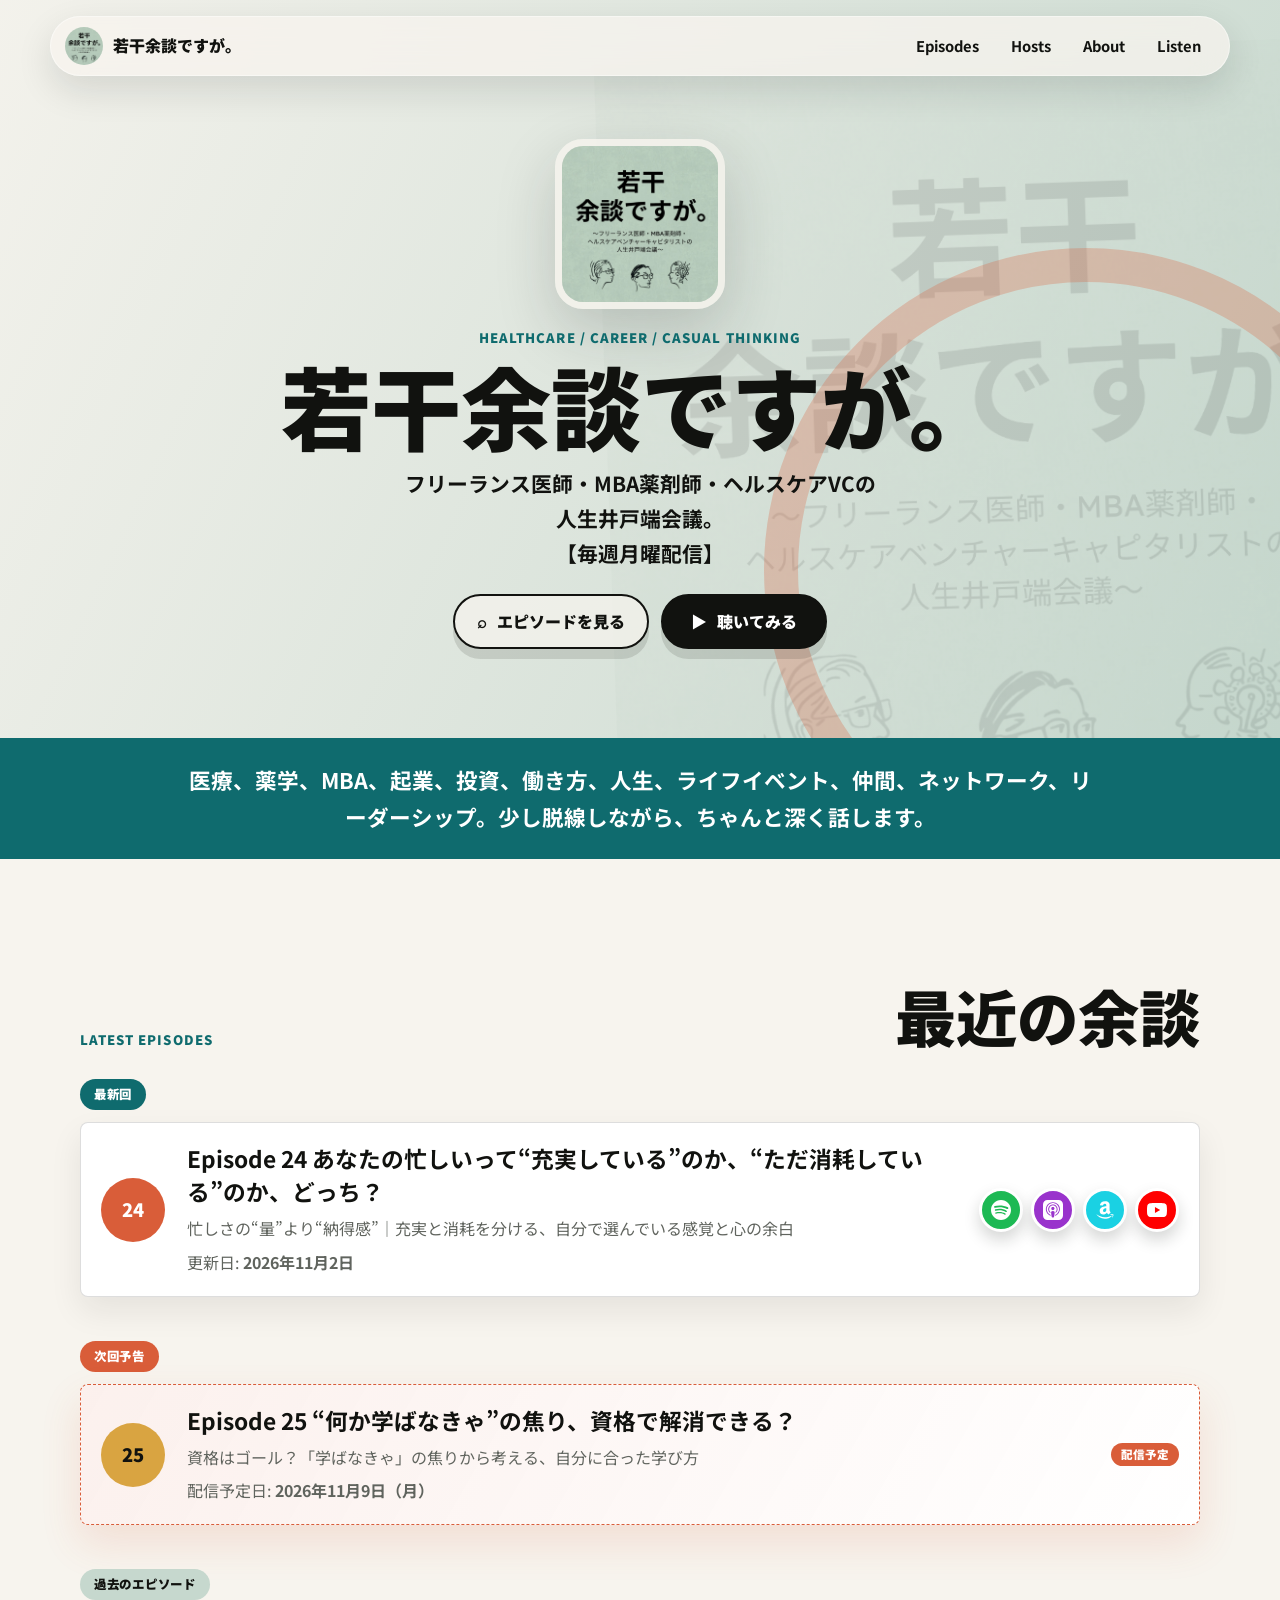
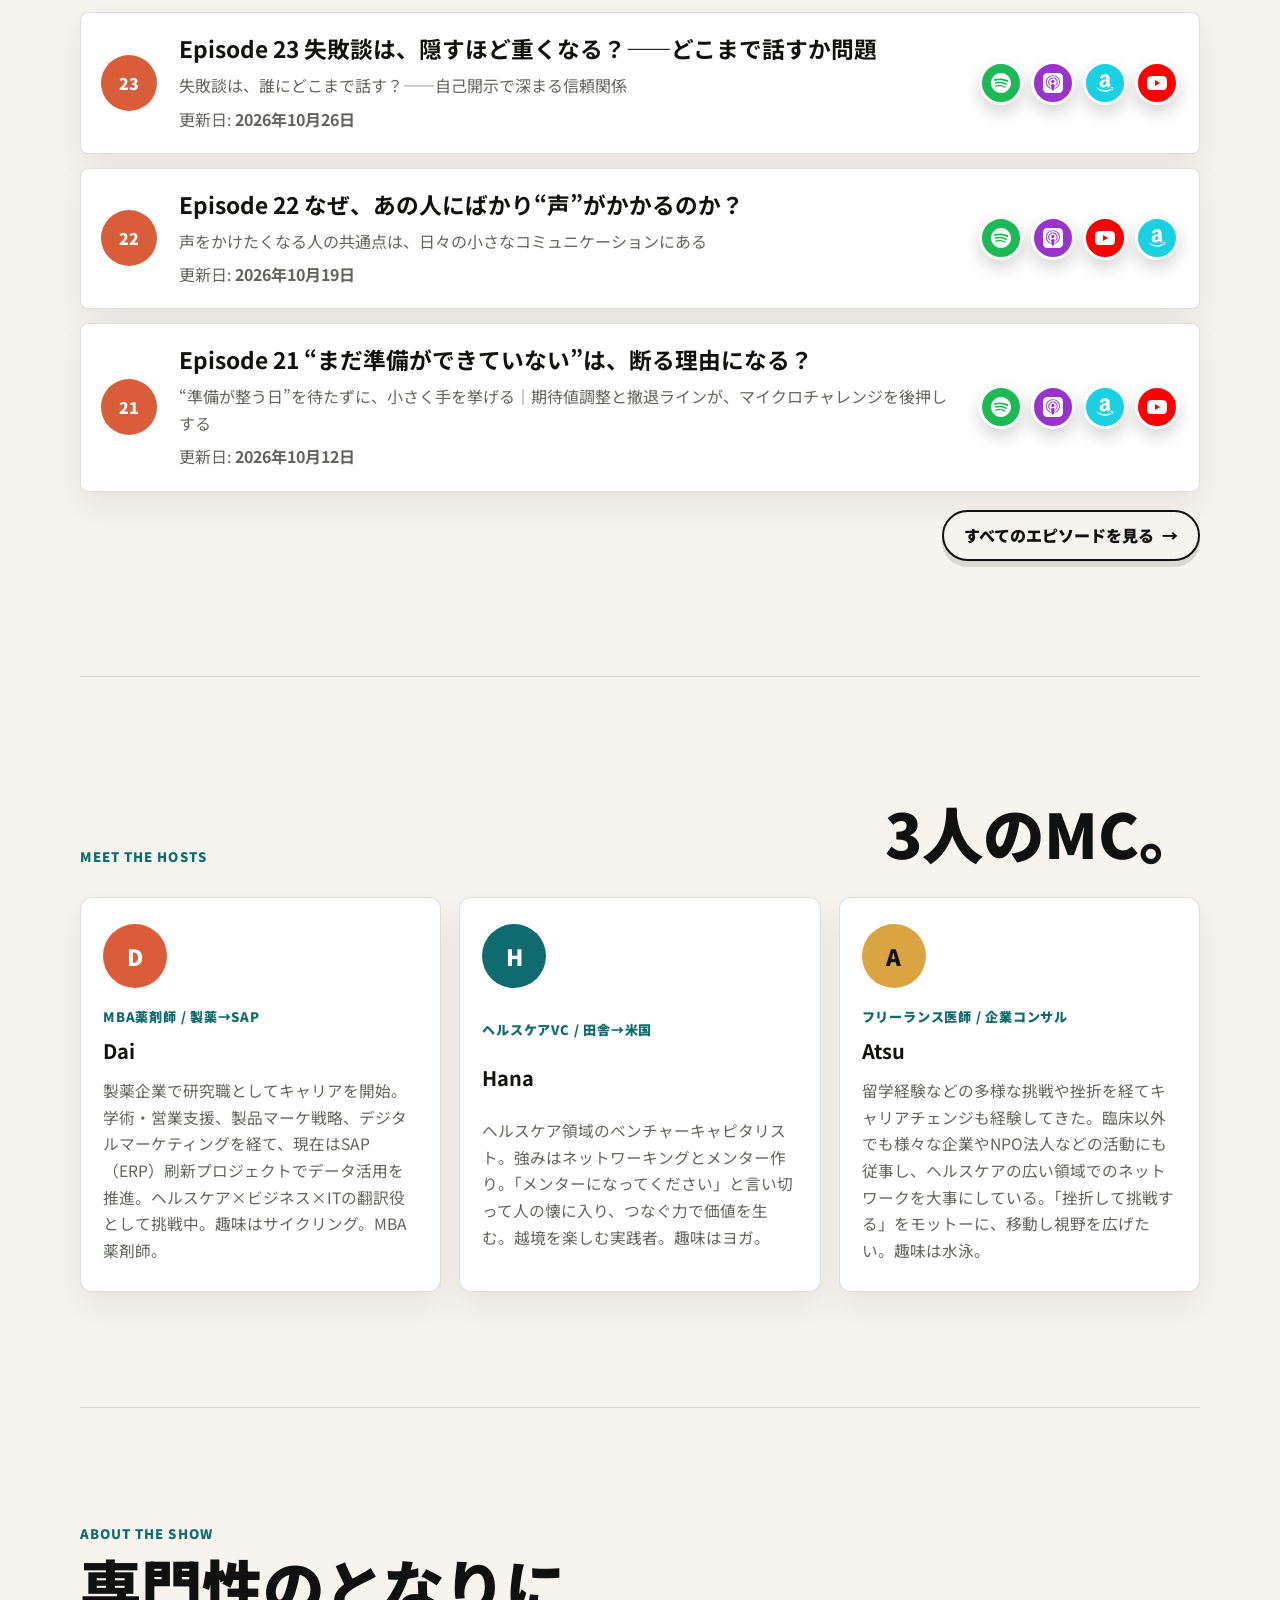
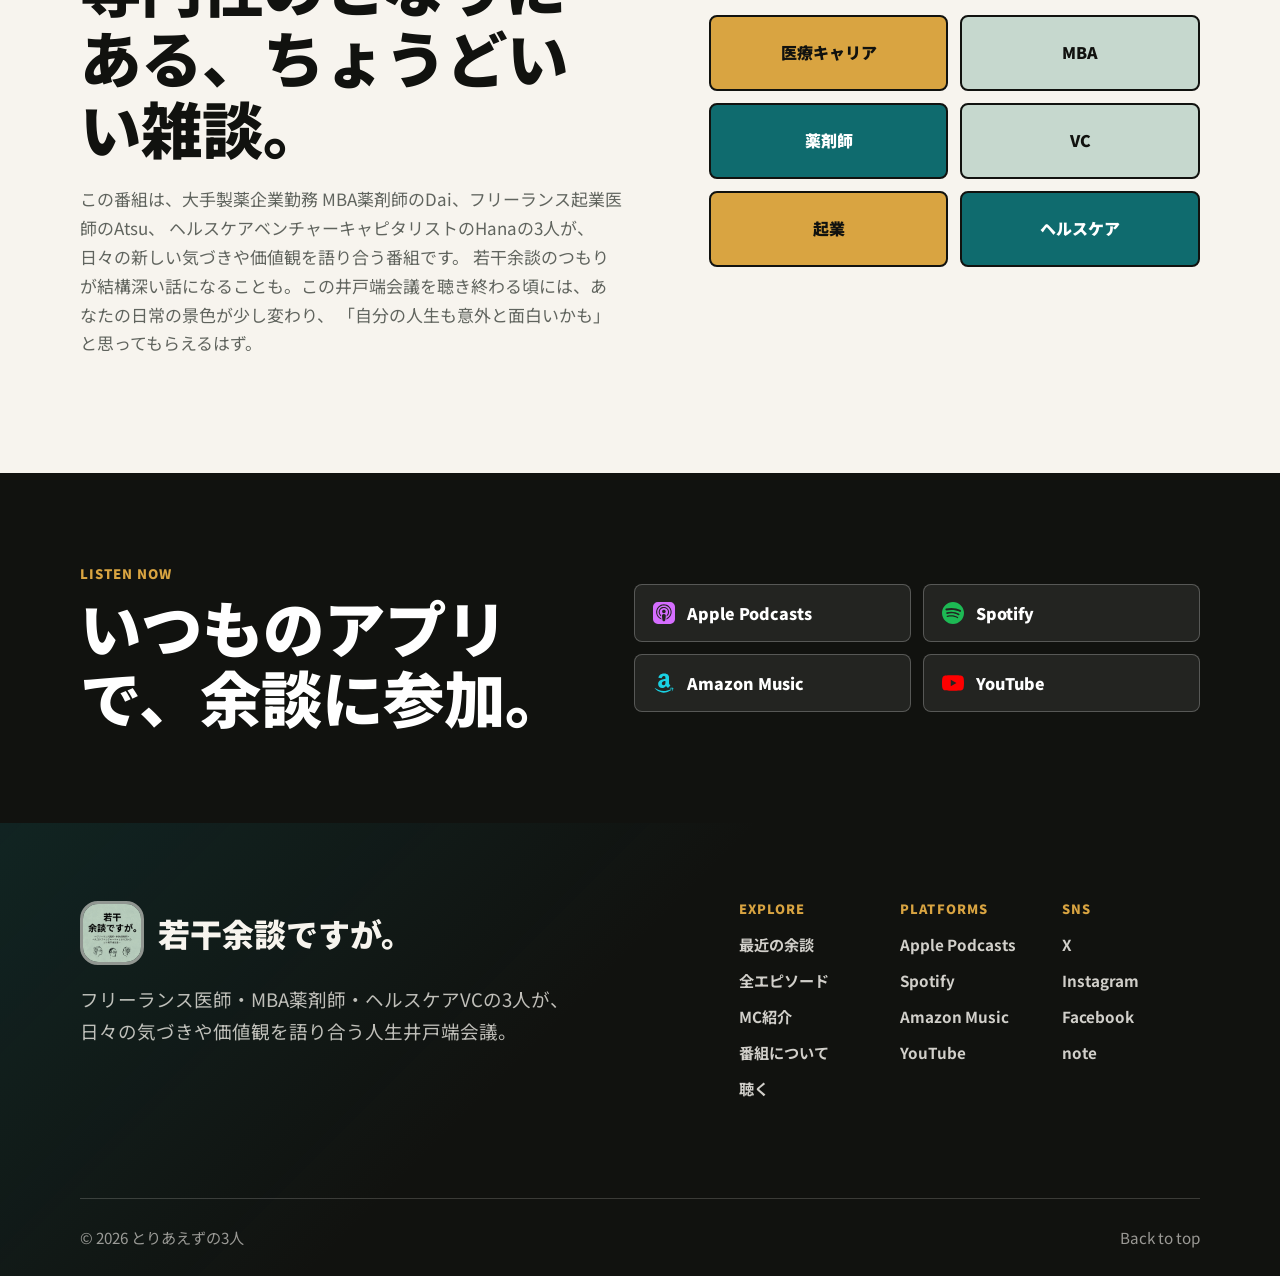
==== index.html @ 268b3348 "Merge previous episode into past episodes section" ====
<!doctype html>
<html lang="ja">
  <head>
    <meta charset="utf-8">
    <meta name="viewport" content="width=device-width, initial-scale=1">
    <meta
      name="description"
      content="【毎週月曜配信】若干余談ですが。フリーランス医師・MBA薬剤師・ヘルスケアVCの人生井戸端会議。Dai、Atsu、Hanaの3人が、日々の新しい気づきや価値観を語り合う番組です。"
    >
    <title>若干余談ですが。 | Podcast</title>
    <link rel="icon" type="image/jpeg" href="podcast-icon.jpg">
    <link rel="apple-touch-icon" href="podcast-icon.jpg">
    <link rel="preconnect" href="https://fonts.googleapis.com">
    <link rel="preconnect" href="https://fonts.gstatic.com" crossorigin>
    <link
      href="https://fonts.googleapis.com/css2?family=Noto+Sans+JP:wght@400;500;700;900&display=swap"
      rel="stylesheet"
    >
    <link rel="stylesheet" href="styles.css">
  </head>
  <body>
    <header class="site-header" aria-label="サイトヘッダー">
      <a class="brand" href="#top" aria-label="若干余談ですが。ホーム">
        <img src="podcast-icon.jpg" alt="">
        <span>若干余談ですが。</span>
      </a>
      <nav class="nav-links" aria-label="ページ内ナビゲーション">
        <a href="#episodes">Episodes</a>
        <a href="#hosts">Hosts</a>
        <a href="#about">About</a>
        <a href="#listen">Listen</a>
      </nav>
    </header>

    <main id="top">
      <section class="hero" aria-labelledby="hero-title">
        <img class="hero-backdrop" src="podcast-icon.jpg" alt="">
        <div class="hero-inner">
          <img class="cover-art" src="podcast-icon.jpg" alt="若干余談ですが。番組アイコン">
          <p class="kicker">Healthcare / Career / Casual Thinking</p>
          <h1 id="hero-title">若干余談ですが。</h1>
          <p class="lead">
            フリーランス医師・MBA薬剤師・ヘルスケアVCの<br>
            人生井戸端会議。<br>
          【毎週月曜配信】
          </p>
          <div class="hero-actions" aria-label="主要リンク">
            <a class="button secondary" href="#episodes">
              <span aria-hidden="true">⌕</span>
              エピソードを見る
            </a>
            <a class="button primary" href="#listen">
              <span aria-hidden="true">▶</span>
              聴いてみる
            </a>
          </div>
        </div>
      </section>

      <section class="intro-strip" aria-label="番組の特徴">
        <p>医療、薬学、MBA、起業、投資、働き方、人生、ライフイベント、仲間、ネットワーク、リーダーシップ。少し脱線しながら、ちゃんと深く話します。</p>
      </section>

      <section class="section episodes" id="episodes" aria-labelledby="episodes-title">
        <div class="section-heading">
          <p class="eyebrow">Latest Episodes</p>
          <h2 id="episodes-title">最近の余談</h2>
        </div>
        <div class="episode-groups">
          <div class="episode-group">
            <p class="episode-group-label">最新回</p>
            <article class="episode-card episode-featured">
              <div class="episode-number">24</div>
              <div>
                <h3><a href="https://open.spotify.com/episode/5nhhJCt54cpeOXrqw8uQZI" target="_blank" rel="noopener noreferrer">Episode 24 あなたの忙しいって“充実している”のか、“ただ消耗している”のか、どっち？</a></h3>
                <p>忙しさの“量”より“納得感”｜充実と消耗を分ける、自分で選んでいる感覚と心の余白</p>
                <p>更新日: <strong>2026年11月2日</strong></p>
              </div>
              <div class="episode-links" aria-label="第24回を聴く">
                <a class="icon-link spotify" href="https://open.spotify.com/episode/5nhhJCt54cpeOXrqw8uQZI" target="_blank" rel="noopener noreferrer" aria-label="第24回をSpotifyで聴く" title="Spotify">
                  <svg viewBox="0 0 24 24" width="20" height="20" fill="currentColor" aria-hidden="true"><path d="M12 0C5.4 0 0 5.4 0 12s5.4 12 12 12 12-5.4 12-12S18.66 0 12 0zm5.521 17.34c-.24.359-.66.48-1.021.24-2.82-1.74-6.36-2.101-10.561-1.141-.418.122-.779-.179-.899-.539-.12-.421.18-.78.54-.9 4.56-1.021 8.52-.6 11.64 1.32.42.18.479.659.301 1.02zm1.44-3.3c-.301.42-.841.6-1.262.3-3.239-1.98-8.159-2.58-11.939-1.38-.479.12-1.02-.12-1.14-.6-.12-.48.12-1.021.6-1.141C9.6 9.9 15 10.561 18.72 12.84c.361.181.54.78.241 1.2zm.12-3.36C15.24 8.4 8.82 8.16 5.16 9.301c-.6.179-1.2-.181-1.38-.721-.18-.601.18-1.2.72-1.381 4.26-1.26 11.28-1.02 15.721 1.621.539.3.719 1.02.419 1.56-.299.421-1.02.599-1.559.3z"/></svg>
                </a>
                <a class="icon-link apple" href="https://podcasts.apple.com/jp/podcast/id1896831796?i=1000799270585" target="_blank" rel="noopener noreferrer" aria-label="第24回をApple Podcastsで聴く" title="Apple Podcasts">
                  <svg viewBox="0 0 24 24" width="20" height="20" fill="currentColor" aria-hidden="true"><path d="M5.34 0A5.328 5.328 0 000 5.34v13.32A5.328 5.328 0 005.34 24h13.32A5.328 5.328 0 0024 18.66V5.34A5.328 5.328 0 0018.66 0zm6.525 2.568c2.336 0 4.448.902 6.056 2.587 1.224 1.272 1.912 2.619 2.264 4.392.12.59.12 2.2.007 2.864a8.506 8.506 0 01-3.24 5.296c-.608.46-2.096 1.261-2.336 1.261-.088 0-.096-.091-.056-.46.072-.592.144-.715.48-.856.536-.224 1.448-.874 2.008-1.435a7.644 7.644 0 002.008-3.536c.208-.824.184-2.656-.048-3.504-.728-2.696-2.928-4.792-5.624-5.352-.784-.16-2.208-.16-3 0-2.728.56-4.984 2.76-5.672 5.528-.184.752-.184 2.584 0 3.336.456 1.832 1.64 3.512 3.192 4.512.304.2.672.408.824.472.336.144.408.264.472.856.04.36.03.464-.056.464-.056 0-.464-.176-.896-.384l-.04-.03c-2.472-1.216-4.056-3.274-4.632-6.012-.144-.706-.168-2.392-.03-3.04.36-1.74 1.048-3.1 2.192-4.304 1.648-1.737 3.768-2.656 6.128-2.656zm.134 2.81c.409.004.803.04 1.106.106 2.784.62 4.76 3.408 4.376 6.174-.152 1.114-.536 2.03-1.216 2.88-.336.43-1.152 1.15-1.296 1.15-.023 0-.048-.272-.048-.603v-.605l.416-.496c1.568-1.878 1.456-4.502-.256-6.224-.664-.67-1.432-1.064-2.424-1.246-.64-.118-.776-.118-1.448-.008-1.02.167-1.81.562-2.512 1.256-1.72 1.704-1.832 4.342-.264 6.222l.413.496v.608c0 .336-.027.608-.06.608-.03 0-.264-.16-.512-.36l-.034-.011c-.832-.664-1.568-1.842-1.872-2.997-.184-.698-.184-2.024.008-2.72.504-1.878 1.888-3.335 3.808-4.019.41-.145 1.133-.22 1.814-.211zm-.13 2.99c.31 0 .62.06.844.178.488.253.888.745 1.04 1.259.464 1.578-1.208 2.96-2.72 2.254h-.015c-.712-.331-1.096-.956-1.104-1.77 0-.733.408-1.371 1.112-1.745.224-.117.534-.176.844-.176zm-.011 4.728c.988-.004 1.706.349 1.97.97.198.464.124 1.932-.218 4.302-.232 1.656-.36 2.074-.68 2.356-.44.39-1.064.498-1.656.288h-.003c-.716-.257-.87-.605-1.164-2.644-.341-2.37-.416-3.838-.218-4.302.262-.616.974-.966 1.97-.97z"/></svg>
                </a>
                <a class="icon-link amazon" href="https://music.amazon.co.jp/podcasts/3bfaa50d-1355-433d-9653-265e757d8921/episodes/a2c1e0de-d754-4317-afb6-93f9497a835f/mbavc-ep-24-" target="_blank" rel="noopener noreferrer" aria-label="第24回をAmazon Musicで聴く" title="Amazon Music">
                  <svg viewBox="0 0 448 512" width="20" height="20" fill="currentColor" aria-hidden="true"><path d="M257.2 162.7c-48.7 1.8-169.5 15.5-169.5 117.5 0 109.5 138.3 114 183.5 43.2 6.5 10.2 35.4 37.5 45.3 46.8l56.8-56S341 288.9 341 261.4V114.3C341 89 316.5 32 228.7 32 140.7 32 94 87 94 136.3l73.5 6.8c16.3-49.5 54.2-49.5 54.2-49.5 40.7-.1 35.5 29.8 35.5 69.1zm0 86.8c0 80-84.2 68-84.2 17.2 0-47.2 50.5-56.7 84.2-57.8v40.6zm136 163.5c-7.7 10-70 67-174.5 67S34.2 408.5 9.7 379c-6.8-7.7 1-11.3 5.5-8.3C88.5 415.2 203 488.5 387.7 401c7.5-3.7 13.3 2 5.5 12zm39.8 2.2c-6.5 15.8-16 26.8-21.2 31-5.5 4.5-9.5 2.7-6.5-3.8s19.3-46.5 12.7-55c-6.5-8.3-37-4.3-48-3.2-10.8 1-13 2-14-.3-2.3-5.7 21.7-15.5 37.5-17.5 15.7-1.8 41-.8 46 5.7 3.7 5.1 0 27.1-6.5 43.1z"/></svg>
                </a>
                <a class="icon-link youtube" href="https://www.youtube.com/watch?v=jbi8rbjHlGk" target="_blank" rel="noopener noreferrer" aria-label="第24回をYouTubeで観る" title="YouTube">
                  <svg viewBox="0 0 24 24" width="20" height="20" fill="currentColor" aria-hidden="true"><path d="M23.498 6.186a3.016 3.016 0 0 0-2.122-2.136C19.505 3.545 12 3.545 12 3.545s-7.505 0-9.377.505A3.017 3.017 0 0 0 .502 6.186C0 8.07 0 12 0 12s0 3.93.502 5.814a3.016 3.016 0 0 0 2.122 2.136c1.871.505 9.376.505 9.376.505s7.505 0 9.377-.505a3.015 3.015 0 0 0 2.122-2.136C24 15.93 24 12 24 12s0-3.93-.502-5.814zM9.545 15.568V8.432L15.818 12l-6.273 3.568z"/></svg>
                </a>
              </div>
            </article>
          </div>
          <div class="episode-group">
            <p class="episode-group-label preview-label">次回予告</p>
            <article class="episode-card episode-featured preview">
              <div class="episode-number">25</div>
              <div>
                <h3>Episode 25 “何か学ばなきゃ”の焦り、資格で解消できる？</h3>
                <p>資格はゴール？「学ばなきゃ」の焦りから考える、自分に合った学び方</p>
                <p>配信予定日: <strong><time datetime="2026-11-09">2026年11月9日（月）</time></strong></p>
              </div>
              <span class="episode-flag">配信予定</span>
            </article>
          </div>
<div class="episode-group">
            <p class="episode-group-label past-label">過去のエピソード</p>
            <!-- 最新の過去エピソードを最大3件まで表示。それ以前は episodes.html に集約 -->
            <div class="episode-list">
<article class="episode-card">
              <div class="episode-number">23</div>
              <div>
                <h3><a href="https://open.spotify.com/episode/3sTHPKTmAV0A2mImviuyJv" target="_blank" rel="noopener noreferrer">Episode 23 失敗談は、隠すほど重くなる？——どこまで話すか問題</a></h3>
                <p>失敗談は、誰にどこまで話す？——自己開示で深まる信頼関係</p>
                <p>更新日: <strong>2026年10月26日</strong></p>
              </div>
              <div class="episode-links" aria-label="第23回を聴く">
                <a class="icon-link spotify" href="https://open.spotify.com/episode/3sTHPKTmAV0A2mImviuyJv" target="_blank" rel="noopener noreferrer" aria-label="第23回をSpotifyで聴く" title="Spotify">
                  <svg viewBox="0 0 24 24" width="20" height="20" fill="currentColor" aria-hidden="true"><path d="M12 0C5.4 0 0 5.4 0 12s5.4 12 12 12 12-5.4 12-12S18.66 0 12 0zm5.521 17.34c-.24.359-.66.48-1.021.24-2.82-1.74-6.36-2.101-10.561-1.141-.418.122-.779-.179-.899-.539-.12-.421.18-.78.54-.9 4.56-1.021 8.52-.6 11.64 1.32.42.18.479.659.301 1.02zm1.44-3.3c-.301.42-.841.6-1.262.3-3.239-1.98-8.159-2.58-11.939-1.38-.479.12-1.02-.12-1.14-.6-.12-.48.12-1.021.6-1.141C9.6 9.9 15 10.561 18.72 12.84c.361.181.54.78.241 1.2zm.12-3.36C15.24 8.4 8.82 8.16 5.16 9.301c-.6.179-1.2-.181-1.38-.721-.18-.601.18-1.2.72-1.381 4.26-1.26 11.28-1.02 15.721 1.621.539.3.719 1.02.419 1.56-.299.421-1.02.599-1.559.3z"/></svg>
                </a>
                <a class="icon-link apple" href="https://podcasts.apple.com/jp/podcast/ep23-%E5%A4%B1%E6%95%97%E8%AB%87%E3%81%AF-%E9%9A%A0%E3%81%99%E3%81%BB%E3%81%A9%E9%87%8D%E3%81%8F%E3%81%AA%E3%82%8B-%E3%81%A9%E3%81%93%E3%81%BE%E3%81%A7%E8%A9%B1%E3%81%99%E3%81%8B%E5%95%8F%E9%A1%8C/id1896831796?i=1000798062813" target="_blank" rel="noopener noreferrer" aria-label="第23回をApple Podcastsで聴く" title="Apple Podcasts">
                  <svg viewBox="0 0 24 24" width="20" height="20" fill="currentColor" aria-hidden="true"><path d="M5.34 0A5.328 5.328 0 000 5.34v13.32A5.328 5.328 0 005.34 24h13.32A5.328 5.328 0 0024 18.66V5.34A5.328 5.328 0 0018.66 0zm6.525 2.568c2.336 0 4.448.902 6.056 2.587 1.224 1.272 1.912 2.619 2.264 4.392.12.59.12 2.2.007 2.864a8.506 8.506 0 01-3.24 5.296c-.608.46-2.096 1.261-2.336 1.261-.088 0-.096-.091-.056-.46.072-.592.144-.715.48-.856.536-.224 1.448-.874 2.008-1.435a7.644 7.644 0 002.008-3.536c.208-.824.184-2.656-.048-3.504-.728-2.696-2.928-4.792-5.624-5.352-.784-.16-2.208-.16-3 0-2.728.56-4.984 2.76-5.672 5.528-.184.752-.184 2.584 0 3.336.456 1.832 1.64 3.512 3.192 4.512.304.2.672.408.824.472.336.144.408.264.472.856.04.36.03.464-.056.464-.056 0-.464-.176-.896-.384l-.04-.03c-2.472-1.216-4.056-3.274-4.632-6.012-.144-.706-.168-2.392-.03-3.04.36-1.74 1.048-3.1 2.192-4.304 1.648-1.737 3.768-2.656 6.128-2.656zm.134 2.81c.409.004.803.04 1.106.106 2.784.62 4.76 3.408 4.376 6.174-.152 1.114-.536 2.03-1.216 2.88-.336.43-1.152 1.15-1.296 1.15-.023 0-.048-.272-.048-.603v-.605l.416-.496c1.568-1.878 1.456-4.502-.256-6.224-.664-.67-1.432-1.064-2.424-1.246-.64-.118-.776-.118-1.448-.008-1.02.167-1.81.562-2.512 1.256-1.72 1.704-1.832 4.342-.264 6.222l.413.496v.608c0 .336-.027.608-.06.608-.03 0-.264-.16-.512-.36l-.034-.011c-.832-.664-1.568-1.842-1.872-2.997-.184-.698-.184-2.024.008-2.72.504-1.878 1.888-3.335 3.808-4.019.41-.145 1.133-.22 1.814-.211zm-.13 2.99c.31 0 .62.06.844.178.488.253.888.745 1.04 1.259.464 1.578-1.208 2.96-2.72 2.254h-.015c-.712-.331-1.096-.956-1.104-1.77 0-.733.408-1.371 1.112-1.745.224-.117.534-.176.844-.176zm-.011 4.728c.988-.004 1.706.349 1.97.97.198.464.124 1.932-.218 4.302-.232 1.656-.36 2.074-.68 2.356-.44.39-1.064.498-1.656.288h-.003c-.716-.257-.87-.605-1.164-2.644-.341-2.37-.416-3.838-.218-4.302.262-.616.974-.966 1.97-.97z"/></svg>
                </a>
                <a class="icon-link amazon" href="https://music.amazon.co.jp/podcasts/3bfaa50d-1355-433d-9653-265e757d8921/episodes/a1dac205-fc43-4415-956b-c606af41650a/mbavc-ep23-?ref=dm_sh_lBoBg4ARGKT8fEqgV85ZbmMzU" target="_blank" rel="noopener noreferrer" aria-label="第23回をAmazon Musicで聴く" title="Amazon Music">
                  <svg viewBox="0 0 448 512" width="20" height="20" fill="currentColor" aria-hidden="true"><path d="M257.2 162.7c-48.7 1.8-169.5 15.5-169.5 117.5 0 109.5 138.3 114 183.5 43.2 6.5 10.2 35.4 37.5 45.3 46.8l56.8-56S341 288.9 341 261.4V114.3C341 89 316.5 32 228.7 32 140.7 32 94 87 94 136.3l73.5 6.8c16.3-49.5 54.2-49.5 54.2-49.5 40.7-.1 35.5 29.8 35.5 69.1zm0 86.8c0 80-84.2 68-84.2 17.2 0-47.2 50.5-56.7 84.2-57.8v40.6zm136 163.5c-7.7 10-70 67-174.5 67S34.2 408.5 9.7 379c-6.8-7.7 1-11.3 5.5-8.3C88.5 415.2 203 488.5 387.7 401c7.5-3.7 13.3 2 5.5 12zm39.8 2.2c-6.5 15.8-16 26.8-21.2 31-5.5 4.5-9.5 2.7-6.5-3.8s19.3-46.5 12.7-55c-6.5-8.3-37-4.3-48-3.2-10.8 1-13 2-14-.3-2.3-5.7 21.7-15.5 37.5-17.5 15.7-1.8 41-.8 46 5.7 3.7 5.1 0 27.1-6.5 43.1z"/></svg>
                </a>
                <a class="icon-link youtube" href="https://www.youtube.com/watch?v=NFRbGFzYzXc" target="_blank" rel="noopener noreferrer" aria-label="第23回をYouTubeで観る" title="YouTube">
                  <svg viewBox="0 0 24 24" width="20" height="20" fill="currentColor" aria-hidden="true"><path d="M23.498 6.186a3.016 3.016 0 0 0-2.122-2.136C19.505 3.545 12 3.545 12 3.545s-7.505 0-9.377.505A3.017 3.017 0 0 0 .502 6.186C0 8.07 0 12 0 12s0 3.93.502 5.814a3.016 3.016 0 0 0 2.122 2.136c1.871.505 9.376.505 9.376.505s7.505 0 9.377-.505a3.015 3.015 0 0 0 2.122-2.136C24 15.93 24 12 24 12s0-3.93-.502-5.814zM9.545 15.568V8.432L15.818 12l-6.273 3.568z"/></svg>
                </a>
              </div>
            </article>
<article class="episode-card">
            <div class="episode-number">22</div>
            <div>
              <h3><a href="https://open.spotify.com/episode/5nwTSm1e6aVS7mZmU1Gjtu" target="_blank" rel="noopener noreferrer">Episode 22 なぜ、あの人にばかり“声”がかかるのか？</a></h3>
              <p>声をかけたくなる人の共通点は、日々の小さなコミュニケーションにある</p>
              <p>更新日: <strong>2026年10月19日</strong></p>
            </div>
            <div class="episode-links" aria-label="第22回を聴く">
<a class="icon-link spotify" href="https://open.spotify.com/episode/5nwTSm1e6aVS7mZmU1Gjtu" target="_blank" rel="noopener noreferrer" aria-label="第22回をSpotifyで聴く" title="Spotify">
<svg viewBox="0 0 24 24" width="20" height="20" fill="currentColor" aria-hidden="true"><path d="M12 0C5.4 0 0 5.4 0 12s5.4 12 12 12 12-5.4 12-12S18.66 0 12 0zm5.521 17.34c-.24.359-.66.48-1.021.24-2.82-1.74-6.36-2.101-10.561-1.141-.418.122-.779-.179-.899-.539-.12-.421.18-.78.54-.9 4.56-1.021 8.52-.6 11.64 1.32.42.18.479.659.301 1.02zm1.44-3.3c-.301.42-.841.6-1.262.3-3.239-1.98-8.159-2.58-11.939-1.38-.479.12-1.02-.12-1.14-.6-.12-.48.12-1.021.6-1.141C9.6 9.9 15 10.561 18.72 12.84c.361.181.54.78.241 1.2zm.12-3.36C15.24 8.4 8.82 8.16 5.16 9.301c-.6.179-1.2-.181-1.38-.721-.18-.601.18-1.2.72-1.381 4.26-1.26 11.28-1.02 15.721 1.621.539.3.719 1.02.419 1.56-.299.421-1.02.599-1.559.3z"/></svg>
</a>
<a class="icon-link apple" href="https://podcasts.apple.com/us/podcast/ep22-%E3%81%AA%E3%81%9C-%E3%81%82%E3%81%AE%E4%BA%BA%E3%81%AB%E3%81%B0%E3%81%8B%E3%82%8A-%E5%A3%B0-%E3%81%8C%E3%81%8B%E3%81%8B%E3%82%8B%E3%81%AE%E3%81%8B/id1896831796?i=1000796967442" target="_blank" rel="noopener noreferrer" aria-label="第22回をApple Podcastsで聴く" title="Apple Podcasts">
                  <svg viewBox="0 0 24 24" width="20" height="20" fill="currentColor" aria-hidden="true"><path d="M5.34 0A5.328 5.328 0 000 5.34v13.32A5.328 5.328 0 005.34 24h13.32A5.328 5.328 0 0024 18.66V5.34A5.328 5.328 0 0018.66 0zm6.525 2.568c2.336 0 4.448.902 6.056 2.587 1.224 1.272 1.912 2.619 2.264 4.392.12.59.12 2.2.007 2.864a8.506 8.506 0 01-3.24 5.296c-.608.46-2.096 1.261-2.336 1.261-.088 0-.096-.091-.056-.46.072-.592.144-.715.48-.856.536-.224 1.448-.874 2.008-1.435a7.644 7.644 0 002.008-3.536c.208-.824.184-2.656-.048-3.504-.728-2.696-2.928-4.792-5.624-5.352-.784-.16-2.208-.16-3 0-2.728.56-4.984 2.76-5.672 5.528-.184.752-.184 2.584 0 3.336.456 1.832 1.64 3.512 3.192 4.512.304.2.672.408.824.472.336.144.408.264.472.856.04.36.03.464-.056.464-.056 0-.464-.176-.896-.384l-.04-.03c-2.472-1.216-4.056-3.274-4.632-6.012-.144-.706-.168-2.392-.03-3.04.36-1.74 1.048-3.1 2.192-4.304 1.648-1.737 3.768-2.656 6.128-2.656zm.134 2.81c.409.004.803.04 1.106.106 2.784.62 4.76 3.408 4.376 6.174-.152 1.114-.536 2.03-1.216 2.88-.336.43-1.152 1.15-1.296 1.15-.023 0-.048-.272-.048-.603v-.605l.416-.496c1.568-1.878 1.456-4.502-.256-6.224-.664-.67-1.432-1.064-2.424-1.246-.64-.118-.776-.118-1.448-.008-1.02.167-1.81.562-2.512 1.256-1.72 1.704-1.832 4.342-.264 6.222l.413.496v.608c0 .336-.027.608-.06.608-.03 0-.264-.16-.512-.36l-.034-.011c-.832-.664-1.568-1.842-1.872-2.997-.184-.698-.184-2.024.008-2.72.504-1.878 1.888-3.335 3.808-4.019.41-.145 1.133-.22 1.814-.211zm-.13 2.99c.31 0 .62.06.844.178.488.253.888.745 1.04 1.259.464 1.578-1.208 2.96-2.72 2.254h-.015c-.712-.331-1.096-.956-1.104-1.77 0-.733.408-1.371 1.112-1.745.224-.117.534-.176.844-.176zm-.011 4.728c.988-.004 1.706.349 1.97.97.198.464.124 1.932-.218 4.302-.232 1.656-.36 2.074-.68 2.356-.44.39-1.064.498-1.656.288h-.003c-.716-.257-.87-.605-1.164-2.644-.341-2.37-.416-3.838-.218-4.302.262-.616.974-.966 1.97-.97z"/></svg>
                </a>
                <a class="icon-link youtube" href="https://youtu.be/Nf6Spl8iIi8" target="_blank" rel="noopener noreferrer" aria-label="第22回をYouTubeで聴く" title="YouTube">
<svg viewBox="0 0 24 24" width="20" height="20" fill="currentColor" aria-hidden="true"><path d="M23.498 6.186a3.016 3.016 0 0 0-2.122-2.136C19.505 3.545 12 3.545 12 3.545s-7.505 0-9.377.505A3.017 3.017 0 0 0 .502 6.186C0 8.07 0 12 0 12s0 3.93.502 5.814a3.016 3.016 0 0 0 2.122 2.136c1.871.505 9.376.505 9.376.505s7.505 0 9.377-.505a3.015 3.015 0 0 0 2.122-2.136C24 15.93 24 12 24 12s0-3.93-.502-5.814zM9.545 15.568V8.432L15.818 12l-6.273 3.568z"/></svg>
</a>
<a class="icon-link amazon" href="https://music.amazon.co.jp/podcasts/3bfaa50d-1355-433d-9653-265e757d8921" target="_blank" rel="noopener noreferrer" aria-label="第22回が掲載されているAmazon Music番組ページを開く" title="Amazon Music（番組ページ）">
                  <svg viewBox="0 0 448 512" width="20" height="20" fill="currentColor" aria-hidden="true"><path d="M257.2 162.7c-48.7 1.8-169.5 15.5-169.5 117.5 0 109.5 138.3 114 183.5 43.2 6.5 10.2 35.4 37.5 45.3 46.8l56.8-56S341 288.9 341 261.4V114.3C341 89 316.5 32 228.7 32 140.7 32 94 87 94 136.3l73.5 6.8c16.3-49.5 54.2-49.5 54.2-49.5 40.7-.1 35.5 29.8 35.5 69.1zm0 86.8c0 80-84.2 68-84.2 17.2 0-47.2 50.5-56.7 84.2-57.8v40.6zm136 163.5c-7.7 10-70 67-174.5 67S34.2 408.5 9.7 379c-6.8-7.7 1-11.3 5.5-8.3C88.5 415.2 203 488.5 387.7 401c7.5-3.7 13.3 2 5.5 12zm39.8 2.2c-6.5 15.8-16 26.8-21.2 31-5.5 4.5-9.5 2.7-6.5-3.8s19.3-46.5 12.7-55c-6.5-8.3-37-4.3-48-3.2-10.8 1-13 2-14-.3-2.3-5.7 21.7-15.5 37.5-17.5 15.7-1.8 41-.8 46 5.7 3.7 5.1 0 27.1-6.5 43.1z"/></svg>
                </a>
</div>
          </article>
<article class="episode-card">
              <div class="episode-number">21</div>
              <div>
                <h3><a href="https://open.spotify.com/episode/3wyH6EwDhPdsBxa2PJXj01" target="_blank" rel="noopener noreferrer">Episode 21 “まだ準備ができていない”は、断る理由になる？</a></h3>
                <p>“準備が整う日”を待たずに、小さく手を挙げる｜期待値調整と撤退ラインが、マイクロチャレンジを後押しする</p>
                <p>更新日: <strong>2026年10月12日</strong></p>
              </div>
              <div class="episode-links" aria-label="第21回を聴く">
                <a class="icon-link spotify" href="https://open.spotify.com/episode/3wyH6EwDhPdsBxa2PJXj01" target="_blank" rel="noopener noreferrer" aria-label="第21回をSpotifyで聴く" title="Spotify">
                  <svg viewBox="0 0 24 24" width="20" height="20" fill="currentColor" aria-hidden="true"><path d="M12 0C5.4 0 0 5.4 0 12s5.4 12 12 12 12-5.4 12-12S18.66 0 12 0zm5.521 17.34c-.24.359-.66.48-1.021.24-2.82-1.74-6.36-2.101-10.561-1.141-.418.122-.779-.179-.899-.539-.12-.421.18-.78.54-.9 4.56-1.021 8.52-.6 11.64 1.32.42.18.479.659.301 1.02zm1.44-3.3c-.301.42-.841.6-1.262.3-3.239-1.98-8.159-2.58-11.939-1.38-.479.12-1.02-.12-1.14-.6-.12-.48.12-1.021.6-1.141C9.6 9.9 15 10.561 18.72 12.84c.361.181.54.78.241 1.2zm.12-3.36C15.24 8.4 8.82 8.16 5.16 9.301c-.6.179-1.2-.181-1.38-.721-.18-.601.18-1.2.72-1.381 4.26-1.26 11.28-1.02 15.721 1.621.539.3.719 1.02.419 1.56-.299.421-1.02.599-1.559.3z"/></svg>
                </a>
                <a class="icon-link apple" href="https://podcasts.apple.com/jp/podcast/ep21-%E3%81%BE%E3%81%A0%E6%BA%96%E5%82%99%E3%81%8C%E3%81%A7%E3%81%8D%E3%81%A6%E3%81%84%E3%81%AA%E3%81%84-%E3%81%AF-%E6%96%AD%E3%82%8B%E7%90%86%E7%94%B1%E3%81%AB%E3%81%AA%E3%82%8B/id1896831796?i=1000795810970" target="_blank" rel="noopener noreferrer" aria-label="第21回をApple Podcastsで聴く" title="Apple Podcasts">
                  <svg viewBox="0 0 24 24" width="20" height="20" fill="currentColor" aria-hidden="true"><path d="M5.34 0A5.328 5.328 0 000 5.34v13.32A5.328 5.328 0 005.34 24h13.32A5.328 5.328 0 0024 18.66V5.34A5.328 5.328 0 0018.66 0zm6.525 2.568c2.336 0 4.448.902 6.056 2.587 1.224 1.272 1.912 2.619 2.264 4.392.12.59.12 2.2.007 2.864a8.506 8.506 0 01-3.24 5.296c-.608.46-2.096 1.261-2.336 1.261-.088 0-.096-.091-.056-.46.072-.592.144-.715.48-.856.536-.224 1.448-.874 2.008-1.435a7.644 7.644 0 002.008-3.536c.208-.824.184-2.656-.048-3.504-.728-2.696-2.928-4.792-5.624-5.352-.784-.16-2.208-.16-3 0-2.728.56-4.984 2.76-5.672 5.528-.184.752-.184 2.584 0 3.336.456 1.832 1.64 3.512 3.192 4.512.304.2.672.408.824.472.336.144.408.264.472.856.04.36.03.464-.056.464-.056 0-.464-.176-.896-.384l-.04-.03c-2.472-1.216-4.056-3.274-4.632-6.012-.144-.706-.168-2.392-.03-3.04.36-1.74 1.048-3.1 2.192-4.304 1.648-1.737 3.768-2.656 6.128-2.656zm.134 2.81c.409.004.803.04 1.106.106 2.784.62 4.76 3.408 4.376 6.174-.152 1.114-.536 2.03-1.216 2.88-.336.43-1.152 1.15-1.296 1.15-.023 0-.048-.272-.048-.603v-.605l.416-.496c1.568-1.878 1.456-4.502-.256-6.224-.664-.67-1.432-1.064-2.424-1.246-.64-.118-.776-.118-1.448-.008-1.02.167-1.81.562-2.512 1.256-1.72 1.704-1.832 4.342-.264 6.222l.413.496v.608c0 .336-.027.608-.06.608-.03 0-.264-.16-.512-.36l-.034-.011c-.832-.664-1.568-1.842-1.872-2.997-.184-.698-.184-2.024.008-2.72.504-1.878 1.888-3.335 3.808-4.019.41-.145 1.133-.22 1.814-.211zm-.13 2.99c.31 0 .62.06.844.178.488.253.888.745 1.04 1.259.464 1.578-1.208 2.96-2.72 2.254h-.015c-.712-.331-1.096-.956-1.104-1.77 0-.733.408-1.371 1.112-1.745.224-.117.534-.176.844-.176zm-.011 4.728c.988-.004 1.706.349 1.97.97.198.464.124 1.932-.218 4.302-.232 1.656-.36 2.074-.68 2.356-.44.39-1.064.498-1.656.288h-.003c-.716-.257-.87-.605-1.164-2.644-.341-2.37-.416-3.838-.218-4.302.262-.616.974-.966 1.97-.97z"/></svg>
                </a>
                <a class="icon-link amazon" href="https://music.amazon.co.jp/podcasts/3bfaa50d-1355-433d-9653-265e757d8921/episodes/8a6131cb-7e3c-44a1-82c3-d924fad6950f/mbavc-ep21-" target="_blank" rel="noopener noreferrer" aria-label="第21回をAmazon Musicで聴く" title="Amazon Music">
                  <svg viewBox="0 0 448 512" width="20" height="20" fill="currentColor" aria-hidden="true"><path d="M257.2 162.7c-48.7 1.8-169.5 15.5-169.5 117.5 0 109.5 138.3 114 183.5 43.2 6.5 10.2 35.4 37.5 45.3 46.8l56.8-56S341 288.9 341 261.4V114.3C341 89 316.5 32 228.7 32 140.7 32 94 87 94 136.3l73.5 6.8c16.3-49.5 54.2-49.5 54.2-49.5 40.7-.1 35.5 29.8 35.5 69.1zm0 86.8c0 80-84.2 68-84.2 17.2 0-47.2 50.5-56.7 84.2-57.8v40.6zm136 163.5c-7.7 10-70 67-174.5 67S34.2 408.5 9.7 379c-6.8-7.7 1-11.3 5.5-8.3C88.5 415.2 203 488.5 387.7 401c7.5-3.7 13.3 2 5.5 12zm39.8 2.2c-6.5 15.8-16 26.8-21.2 31-5.5 4.5-9.5 2.7-6.5-3.8s19.3-46.5 12.7-55c-6.5-8.3-37-4.3-48-3.2-10.8 1-13 2-14-.3-2.3-5.7 21.7-15.5 37.5-17.5 15.7-1.8 41-.8 46 5.7 3.7 5.1 0 27.1-6.5 43.1z"/></svg>
                </a>
                <a class="icon-link youtube" href="https://youtu.be/0crVyqzfbgk?si=FRq3DwhZPriiKjrZ" target="_blank" rel="noopener noreferrer" aria-label="第21回をYouTubeで観る" title="YouTube">
                  <svg viewBox="0 0 24 24" width="20" height="20" fill="currentColor" aria-hidden="true"><path d="M23.498 6.186a3.016 3.016 0 0 0-2.122-2.136C19.505 3.545 12 3.545 12 3.545s-7.505 0-9.377.505A3.017 3.017 0 0 0 .502 6.186C0 8.07 0 12 0 12s0 3.93.502 5.814a3.016 3.016 0 0 0 2.122 2.136c1.871.505 9.376.505 9.376.505s7.505 0 9.377-.505a3.015 3.015 0 0 0 2.122-2.136C24 15.93 24 12 24 12s0-3.93-.502-5.814zM9.545 15.568V8.432L15.818 12l-6.273 3.568z"/></svg>
                </a>
              </div>
            </article>
          
          
          






            </div>
            <p class="episode-more">
              <a class="episode-more-link" href="episodes.html">すべてのエピソードを見る<span aria-hidden="true">→</span></a>
            </p>
          </div>
        </div>
      </section>

      <section class="section hosts" id="hosts" aria-labelledby="hosts-title">
        <div class="section-heading">
          <p class="eyebrow">Meet The Hosts</p>
          <h2 id="hosts-title">3人のMC。</h2>
        </div>
        <div class="host-list">
          <article class="host-card">
            <div class="host-avatar" aria-hidden="true">D</div>
            <p class="host-role">MBA薬剤師 / 製薬→SAP</p>
            <h3>Dai</h3>
            <p>製薬企業で研究職としてキャリアを開始。学術・営業支援、製品マーケ戦略、デジタルマーケティングを経て、現在はSAP（ERP）刷新プロジェクトでデータ活用を推進。ヘルスケア×ビジネス×ITの翻訳役として挑戦中。趣味はサイクリング。MBA薬剤師。</p>
          </article>
          <article class="host-card">
            <div class="host-avatar" aria-hidden="true">H</div>
            <p class="host-role">ヘルスケアVC / 田舎→米国</p>
            <h3>Hana</h3>
            <p>ヘルスケア領域のベンチャーキャピタリスト。強みはネットワーキングとメンター作り。「メンターになってください」と言い切って人の懐に入り、つなぐ力で価値を生む。越境を楽しむ実践者。趣味はヨガ。</p>
          </article>
          <article class="host-card">
            <div class="host-avatar" aria-hidden="true">A</div>
            <p class="host-role">フリーランス医師 / 企業コンサル</p>
            <h3>Atsu</h3>
            <p>留学経験などの多様な挑戦や挫折を経てキャリアチェンジも経験してきた。臨床以外でも様々な企業やNPO法人などの活動にも従事し、ヘルスケアの広い領域でのネットワークを大事にしている。「挫折して挑戦する」をモットーに、移動し視野を広げたい。趣味は水泳。</p>
          </article>
        </div>
      </section>

      <section class="section about" id="about" aria-labelledby="about-title">
        <div class="about-copy">
          <p class="eyebrow">About The Show</p>
          <h2 id="about-title">専門性のとなりにある、ちょうどいい雑談。</h2>
          <p>
            この番組は、大手製薬企業勤務 MBA薬剤師のDai、フリーランス起業医師のAtsu、
            ヘルスケアベンチャーキャピタリストのHanaの3人が、日々の新しい気づきや価値観を語り合う番組です。
            若干余談のつもりが結構深い話になることも。この井戸端会議を聴き終わる頃には、あなたの日常の景色が少し変わり、
            「自分の人生も意外と面白いかも」と思ってもらえるはず。
          </p>
        </div>
        <div class="topic-board" aria-label="主なトピック">
          <span>医療キャリア</span>
          <span>MBA</span>
          <span>薬剤師</span>
          <span>VC</span>
          <span>起業</span>
          <span>ヘルスケア</span>
        </div>
      </section>

      <section class="listen" id="listen" aria-labelledby="listen-title">
        <div>
          <p class="eyebrow">Listen Now</p>
          <h2 id="listen-title">いつものアプリで、余談に参加。</h2>
        </div>
        <div class="platforms" aria-label="配信プラットフォーム">
          <a href="https://podcasts.apple.com/us/podcast/%E8%8B%A5%E5%B9%B2%E4%BD%99%E8%AB%87%E3%81%A7%E3%81%99%E3%81%8C-%E3%83%95%E3%83%AA%E3%83%BC%E3%83%A9%E3%83%B3%E3%82%B9%E5%8C%BB%E5%B8%AB-mba%E8%96%AC%E5%89%A4%E5%B8%AB-%E3%83%98%E3%83%AB%E3%82%B9%E3%82%B1%E3%82%A2%E3%83%99%E3%83%B3%E3%83%81%E3%83%A3%E3%83%BC-%E3%82%AD%E3%83%A3%E3%83%94%E3%82%BF%E3%83%AA%E3%82%B9%E3%83%88%E3%81%AE/id1896831796" target="_blank" rel="noopener noreferrer" aria-label="Apple Podcastsで聴く">
            <svg viewBox="0 0 24 24" width="22" height="22" fill="#d56dff" aria-hidden="true"><path d="M5.34 0A5.328 5.328 0 000 5.34v13.32A5.328 5.328 0 005.34 24h13.32A5.328 5.328 0 0024 18.66V5.34A5.328 5.328 0 0018.66 0zm6.525 2.568c2.336 0 4.448.902 6.056 2.587 1.224 1.272 1.912 2.619 2.264 4.392.12.59.12 2.2.007 2.864a8.506 8.506 0 01-3.24 5.296c-.608.46-2.096 1.261-2.336 1.261-.088 0-.096-.091-.056-.46.072-.592.144-.715.48-.856.536-.224 1.448-.874 2.008-1.435a7.644 7.644 0 002.008-3.536c.208-.824.184-2.656-.048-3.504-.728-2.696-2.928-4.792-5.624-5.352-.784-.16-2.208-.16-3 0-2.728.56-4.984 2.76-5.672 5.528-.184.752-.184 2.584 0 3.336.456 1.832 1.64 3.512 3.192 4.512.304.2.672.408.824.472.336.144.408.264.472.856.04.36.03.464-.056.464-.056 0-.464-.176-.896-.384l-.04-.03c-2.472-1.216-4.056-3.274-4.632-6.012-.144-.706-.168-2.392-.03-3.04.36-1.74 1.048-3.1 2.192-4.304 1.648-1.737 3.768-2.656 6.128-2.656zm.134 2.81c.409.004.803.04 1.106.106 2.784.62 4.76 3.408 4.376 6.174-.152 1.114-.536 2.03-1.216 2.88-.336.43-1.152 1.15-1.296 1.15-.023 0-.048-.272-.048-.603v-.605l.416-.496c1.568-1.878 1.456-4.502-.256-6.224-.664-.67-1.432-1.064-2.424-1.246-.64-.118-.776-.118-1.448-.008-1.02.167-1.81.562-2.512 1.256-1.72 1.704-1.832 4.342-.264 6.222l.413.496v.608c0 .336-.027.608-.06.608-.03 0-.264-.16-.512-.36l-.034-.011c-.832-.664-1.568-1.842-1.872-2.997-.184-.698-.184-2.024.008-2.72.504-1.878 1.888-3.335 3.808-4.019.41-.145 1.133-.22 1.814-.211zm-.13 2.99c.31 0 .62.06.844.178.488.253.888.745 1.04 1.259.464 1.578-1.208 2.96-2.72 2.254h-.015c-.712-.331-1.096-.956-1.104-1.77 0-.733.408-1.371 1.112-1.745.224-.117.534-.176.844-.176zm-.011 4.728c.988-.004 1.706.349 1.97.97.198.464.124 1.932-.218 4.302-.232 1.656-.36 2.074-.68 2.356-.44.39-1.064.498-1.656.288h-.003c-.716-.257-.87-.605-1.164-2.644-.341-2.37-.416-3.838-.218-4.302.262-.616.974-.966 1.97-.97z"/></svg>
            <span>Apple Podcasts</span>
          </a>
          <a href="https://open.spotify.com/show/53QMxYG5Om4AmMZMnMLDdA" target="_blank" rel="noopener noreferrer" aria-label="Spotifyで聴く">
            <svg viewBox="0 0 24 24" width="22" height="22" fill="#1db954" aria-hidden="true"><path d="M12 0C5.4 0 0 5.4 0 12s5.4 12 12 12 12-5.4 12-12S18.66 0 12 0zm5.521 17.34c-.24.359-.66.48-1.021.24-2.82-1.74-6.36-2.101-10.561-1.141-.418.122-.779-.179-.899-.539-.12-.421.18-.78.54-.9 4.56-1.021 8.52-.6 11.64 1.32.42.18.479.659.301 1.02zm1.44-3.3c-.301.42-.841.6-1.262.3-3.239-1.98-8.159-2.58-11.939-1.38-.479.12-1.02-.12-1.14-.6-.12-.48.12-1.021.6-1.141C9.6 9.9 15 10.561 18.72 12.84c.361.181.54.78.241 1.2zm.12-3.36C15.24 8.4 8.82 8.16 5.16 9.301c-.6.179-1.2-.181-1.38-.721-.18-.601.18-1.2.72-1.381 4.26-1.26 11.28-1.02 15.721 1.621.539.3.719 1.02.419 1.56-.299.421-1.02.599-1.559.3z"/></svg>
            <span>Spotify</span>
          </a>
          <a href="https://music.amazon.co.jp/podcasts/3bfaa50d-1355-433d-9653-265e757d8921/%E8%8B%A5%E5%B9%B2%E4%BD%99%E8%AB%87%E3%81%A7%E3%81%99%E3%81%8C%E3%83%95%E3%83%AA%E3%83%BC%E3%83%A9%E3%83%B3%E3%82%B9%E5%8C%BB%E5%B8%ABmba%E8%96%AC%E5%89%A4%E5%B8%AB%E3%83%98%E3%83%AB%E3%82%B9%E3%82%B1%E3%82%A2%E3%83%99%E3%83%B3%E3%83%81%E3%83%A3%E3%83%BC-%E3%82%AD%E3%83%A3%E3%83%94%E3%82%BF%E3%83%AA%E3%82%B9%E3%83%88%E3%81%AE%E4%BA%BA%E7%94%9F%E4%BA%95%E6%88%B8%E7%AB%AF%E4%BC%9A%E8%AD%B0" target="_blank" rel="noopener noreferrer" aria-label="Amazon Musicで聴く">
            <svg viewBox="0 0 448 512" width="22" height="22" fill="#1ad1e3" aria-hidden="true"><path d="M257.2 162.7c-48.7 1.8-169.5 15.5-169.5 117.5 0 109.5 138.3 114 183.5 43.2 6.5 10.2 35.4 37.5 45.3 46.8l56.8-56S341 288.9 341 261.4V114.3C341 89 316.5 32 228.7 32 140.7 32 94 87 94 136.3l73.5 6.8c16.3-49.5 54.2-49.5 54.2-49.5 40.7-.1 35.5 29.8 35.5 69.1zm0 86.8c0 80-84.2 68-84.2 17.2 0-47.2 50.5-56.7 84.2-57.8v40.6zm136 163.5c-7.7 10-70 67-174.5 67S34.2 408.5 9.7 379c-6.8-7.7 1-11.3 5.5-8.3C88.5 415.2 203 488.5 387.7 401c7.5-3.7 13.3 2 5.5 12zm39.8 2.2c-6.5 15.8-16 26.8-21.2 31-5.5 4.5-9.5 2.7-6.5-3.8s19.3-46.5 12.7-55c-6.5-8.3-37-4.3-48-3.2-10.8 1-13 2-14-.3-2.3-5.7 21.7-15.5 37.5-17.5 15.7-1.8 41-.8 46 5.7 3.7 5.1 0 27.1-6.5 43.1z"/></svg>
            <span>Amazon Music</span>
          </a>
          <a href="https://youtube.com/channel/UCtssOUOwJITJC1o7mdMnmaw?si=iLjnx8nbGOO7ujBo" target="_blank" rel="noopener noreferrer" aria-label="YouTubeで聴く">
            <svg viewBox="0 0 24 24" width="22" height="22" fill="#ff0000" aria-hidden="true"><path d="M23.498 6.186a3.016 3.016 0 0 0-2.122-2.136C19.505 3.545 12 3.545 12 3.545s-7.505 0-9.377.505A3.017 3.017 0 0 0 .502 6.186C0 8.07 0 12 0 12s0 3.93.502 5.814a3.016 3.016 0 0 0 2.122 2.136c1.871.505 9.376.505 9.376.505s7.505 0 9.377-.505a3.015 3.015 0 0 0 2.122-2.136C24 15.93 24 12 24 12s0-3.93-.502-5.814zM9.545 15.568V8.432L15.818 12l-6.273 3.568z"/></svg>
            <span>YouTube</span>
          </a>
        </div>
      </section>
    </main>

    <footer class="site-footer" aria-label="フッター">
      <div class="footer-main">
        <a class="footer-brand" href="#top" aria-label="ページトップへ戻る">
          <img src="podcast-icon.jpg" alt="">
          <span>若干余談ですが。</span>
        </a>
        <p>
          フリーランス医師・MBA薬剤師・ヘルスケアVCの3人が、
          日々の気づきや価値観を語り合う人生井戸端会議。
        </p>
      </div>
      <div class="footer-nav" aria-label="フッターリンク">
        <div>
          <h2>Explore</h2>
          <a href="#episodes">最近の余談</a>
          <a href="episodes.html">全エピソード</a>
          <a href="#hosts">MC紹介</a>
          <a href="#about">番組について</a>
          <a href="#listen">聴く</a>
        </div>
        <div>
          <h2>Platforms</h2>
          <a href="https://podcasts.apple.com/us/podcast/%E8%8B%A5%E5%B9%B2%E4%BD%99%E8%AB%87%E3%81%A7%E3%81%99%E3%81%8C-%E3%83%95%E3%83%AA%E3%83%BC%E3%83%A9%E3%83%B3%E3%82%B9%E5%8C%BB%E5%B8%AB-mba%E8%96%AC%E5%89%A4%E5%B8%AB-%E3%83%98%E3%83%AB%E3%82%B9%E3%82%B1%E3%82%A2%E3%83%99%E3%83%B3%E3%83%81%E3%83%A3%E3%83%BC-%E3%82%AD%E3%83%A3%E3%83%94%E3%82%BF%E3%83%AA%E3%82%B9%E3%83%88%E3%81%AE/id1896831796" target="_blank" rel="noopener noreferrer">Apple Podcasts</a>
          <a href="https://open.spotify.com/show/53QMxYG5Om4AmMZMnMLDdA" target="_blank" rel="noopener noreferrer">Spotify</a>
          <a href="https://music.amazon.co.jp/podcasts/3bfaa50d-1355-433d-9653-265e757d8921/%E8%8B%A5%E5%B9%B2%E4%BD%99%E8%AB%87%E3%81%A7%E3%81%99%E3%81%8C%E3%83%95%E3%83%AA%E3%83%BC%E3%83%A9%E3%83%B3%E3%82%B9%E5%8C%BB%E5%B8%ABmba%E8%96%AC%E5%89%A4%E5%B8%AB%E3%83%98%E3%83%AB%E3%82%B9%E3%82%B1%E3%82%A2%E3%83%99%E3%83%B3%E3%83%81%E3%83%A3%E3%83%BC-%E3%82%AD%E3%83%A3%E3%83%94%E3%82%BF%E3%83%AA%E3%82%B9%E3%83%88%E3%81%AE%E4%BA%BA%E7%94%9F%E4%BA%95%E6%88%B8%E7%AB%AF%E4%BC%9A%E8%AD%B0" target="_blank" rel="noopener noreferrer">Amazon Music</a>
          <a href="https://youtube.com/channel/UCtssOUOwJITJC1o7mdMnmaw?si=iLjnx8nbGOO7ujBo" target="_blank" rel="noopener noreferrer">YouTube</a>
        </div>
        <div>
          <h2>SNS</h2>
          <a href="https://x.com/jakkan_yodan" target="_blank" rel="noopener noreferrer">X</a>
          <a href="https://www.instagram.com/jakkan_yodan/" target="_blank" rel="noopener noreferrer">Instagram</a>
          <a href="https://www.facebook.com/jakkanyodan" target="_blank" rel="noopener noreferrer">Facebook</a>
          <a href="https://note.com/jakkanyodan" target="_blank" rel="noopener noreferrer">note</a>
        </div>
      </div>
      <div class="footer-bottom">
        <span>© 2026 とりあえずの3人</span>
        <a href="#top">Back to top</a>
      </div>
    </footer>
  </body>
</html>
---- styles.css ----
:root {
  --mint: #c6d8ce;
  --mint-deep: #94b2a2;
  --paper: #f7f4ee;
  --ink: #11120f;
  --muted: #60645e;
  --coral: #d95d39;
  --gold: #d9a441;
  --teal: #0f6b6e;
  --line: rgba(17, 18, 15, 0.14);
  --shadow: 0 22px 60px rgba(29, 35, 31, 0.18);
}

* {
  box-sizing: border-box;
}

html {
  scroll-behavior: smooth;
}

body {
  margin: 0;
  color: var(--ink);
  background: var(--paper);
  font-family: "Noto Sans JP", system-ui, sans-serif;
  line-height: 1.7;
}

a {
  color: inherit;
  text-decoration: none;
}

.site-header {
  position: fixed;
  inset: 0 0 auto;
  z-index: 10;
  display: flex;
  align-items: center;
  justify-content: space-between;
  gap: 24px;
  width: min(1180px, calc(100% - 32px));
  margin: 16px auto 0;
  padding: 10px 14px;
  border: 1px solid rgba(255, 255, 255, 0.42);
  border-radius: 999px;
  background: rgba(247, 244, 238, 0.76);
  box-shadow: 0 14px 36px rgba(20, 28, 24, 0.12);
  backdrop-filter: blur(16px);
}

.brand {
  display: inline-flex;
  align-items: center;
  min-width: 0;
  gap: 10px;
  font-weight: 900;
}

.brand img {
  width: 38px;
  height: 38px;
  flex: 0 0 auto;
  border-radius: 50%;
  object-fit: cover;
}

.brand span {
  overflow: hidden;
  text-overflow: ellipsis;
  white-space: nowrap;
}

.nav-links {
  display: flex;
  align-items: center;
  gap: 4px;
  font-size: 0.92rem;
  font-weight: 700;
}

.nav-links a {
  min-height: 38px;
  padding: 6px 14px;
  border-radius: 999px;
}

.nav-links a:hover {
  background: rgba(15, 107, 110, 0.12);
}

.hero {
  position: relative;
  display: grid;
  min-height: 82svh;
  place-items: center;
  overflow: hidden;
  padding: 86px 20px 36px;
  background:
    linear-gradient(115deg, rgba(247, 244, 238, 0.92), rgba(198, 216, 206, 0.78)),
    var(--mint);
}

.hero::after {
  position: absolute;
  right: -10vw;
  bottom: -12vw;
  width: 45vw;
  min-width: 360px;
  aspect-ratio: 1;
  border: 34px solid rgba(217, 93, 57, 0.28);
  border-radius: 50%;
  content: "";
}

.hero-backdrop {
  position: absolute;
  inset: auto 0 0 auto;
  width: min(820px, 76vw);
  height: auto;
  opacity: 0.1;
  filter: saturate(0.72) contrast(1.04) blur(0.4px);
  transform: translate(18%, 16%) rotate(-2deg);
}

.hero-inner {
  position: relative;
  z-index: 1;
  display: grid;
  justify-items: center;
  width: min(980px, 100%);
  text-align: center;
}

.cover-art {
  width: clamp(116px, 15vw, 170px);
  aspect-ratio: 1;
  border: 7px solid rgba(247, 244, 238, 0.8);
  border-radius: 28px;
  box-shadow: var(--shadow);
  object-fit: cover;
}

.kicker,
.eyebrow {
  margin: 18px 0 0;
  color: var(--teal);
  font-size: 0.82rem;
  font-weight: 900;
  letter-spacing: 0.08em;
  text-transform: uppercase;
}

h1,
h2,
h3,
p {
  overflow-wrap: anywhere;
}

h1 {
  margin: 8px 0 0;
  font-size: clamp(2.85rem, 7.4vw, 5.65rem);
  line-height: 1.04;
  font-weight: 900;
}

.lead {
  max-width: 880px;
  margin: 14px 0 0;
  font-size: clamp(1.04rem, 1.8vw, 1.3rem);
  font-weight: 700;
}

.hero-actions {
  display: flex;
  flex-wrap: wrap;
  justify-content: center;
  gap: 12px;
  margin-top: 22px;
}

.button {
  display: inline-flex;
  align-items: center;
  justify-content: center;
  gap: 10px;
  min-width: 166px;
  min-height: 52px;
  padding: 12px 22px;
  border: 2px solid var(--ink);
  border-radius: 999px;
  font-weight: 900;
  box-shadow: 0 10px 0 rgba(17, 18, 15, 0.12);
  transition: transform 160ms ease, box-shadow 160ms ease;
}

.button:hover {
  box-shadow: 0 5px 0 rgba(17, 18, 15, 0.14);
  transform: translateY(4px);
}

.button.primary {
  color: white;
  background: var(--ink);
}

.button.secondary {
  background: rgba(247, 244, 238, 0.7);
}

.intro-strip {
  display: grid;
  min-height: 104px;
  place-items: center;
  padding: 24px 20px;
  color: white;
  background: var(--teal);
}

.intro-strip p {
  width: min(920px, 100%);
  margin: 0;
  font-size: clamp(1rem, 2vw, 1.35rem);
  font-weight: 700;
  text-align: center;
}

.section {
  width: min(1120px, calc(100% - 36px));
  margin: 0 auto;
  padding: clamp(70px, 9vw, 116px) 0;
}

.section-heading {
  display: flex;
  align-items: end;
  justify-content: space-between;
  gap: 32px;
  margin-bottom: 28px;
}

.section-heading .eyebrow,
.listen .eyebrow,
.about .eyebrow {
  margin-top: 0;
}

h2 {
  margin: 6px 0 0;
  font-size: clamp(2rem, 4.8vw, 4.2rem);
  line-height: 1.15;
  font-weight: 900;
}

.episode-groups {
  display: grid;
  gap: clamp(28px, 4vw, 44px);
}

.episode-group {
  display: grid;
  gap: 12px;
}

.episode-group-label {
  display: inline-flex;
  align-items: center;
  gap: 8px;
  width: fit-content;
  margin: 0;
  padding: 5px 14px;
  border-radius: 999px;
  background: var(--teal);
  color: white;
  font-size: 0.78rem;
  font-weight: 900;
  letter-spacing: 0.06em;
}

.episode-group-label.preview-label {
  background: var(--coral);
}

.episode-group-label.past-label {
  color: var(--ink);
  background: var(--mint);
}

.episode-list {
  display: grid;
  gap: 14px;
}

.episode-featured {
  border: 2px solid var(--teal);
  border-radius: 14px;
  background:
    linear-gradient(120deg, rgba(15, 107, 110, 0.08), rgba(255, 255, 255, 0)) ,
    #ffffff;
  box-shadow: 0 22px 48px rgba(15, 107, 110, 0.16);
}

.episode-featured .episode-number {
  width: 64px;
  height: 64px;
  font-size: 1.15rem;
}

.episode-featured h3 {
  font-size: clamp(1.18rem, 2.3vw, 1.62rem);
}

.episode-featured.preview {
  border-style: dashed;
  border-color: var(--coral);
  background:
    linear-gradient(120deg, rgba(217, 93, 57, 0.09), rgba(255, 255, 255, 0)) ,
    #ffffff;
  box-shadow: 0 18px 40px rgba(217, 93, 57, 0.14);
}

.episode-featured.preview .episode-number {
  background: var(--gold);
  color: var(--ink);
}

.episode-more {
  margin: 6px 0 0;
  text-align: right;
}

.episode-more-link {
  display: inline-flex;
  align-items: center;
  gap: 8px;
  padding: 10px 20px;
  border: 2px solid var(--ink);
  border-radius: 999px;
  background: var(--paper);
  font-weight: 900;
  box-shadow: 0 6px 0 rgba(17, 18, 15, 0.12);
  transition: transform 160ms ease, box-shadow 160ms ease;
}

.episode-more-link:hover {
  box-shadow: 0 3px 0 rgba(17, 18, 15, 0.14);
  transform: translateY(3px);
}

.episode-flag {
  display: inline-block;
  margin-left: 8px;
  padding: 2px 10px;
  border-radius: 999px;
  color: white;
  background: var(--coral);
  font-size: 0.72rem;
  font-weight: 900;
  vertical-align: middle;
}

.archive-head {
  width: min(1120px, calc(100% - 36px));
  margin: 0 auto;
  padding: clamp(104px, 13vw, 150px) 0 0;
}

.archive-back {
  display: inline-flex;
  align-items: center;
  gap: 6px;
  color: var(--teal);
  font-size: 0.9rem;
  font-weight: 900;
}

.archive-back:hover {
  text-decoration: underline;
  text-underline-offset: 4px;
}

.archive-section {
  padding-top: clamp(24px, 4vw, 38px);
}

.sort-control {
  display: inline-flex;
  gap: 4px;
  padding: 4px;
  border: 1px solid var(--line);
  border-radius: 999px;
  background: #ffffff;
  box-shadow: 0 8px 20px rgba(20, 28, 24, 0.08);
}

.sort-control button {
  padding: 8px 18px;
  border: 0;
  border-radius: 999px;
  background: transparent;
  color: var(--muted);
  font-family: inherit;
  font-size: 0.9rem;
  font-weight: 900;
  cursor: pointer;
  transition: background 160ms ease, color 160ms ease;
}

.sort-control button[aria-pressed="true"] {
  color: white;
  background: var(--teal);
}

.episode-card {
  display: grid;
  grid-template-columns: auto 1fr auto;
  align-items: center;
  gap: 22px;
  min-height: 118px;
  padding: 20px;
  border: 1px solid var(--line);
  border-radius: 8px;
  background: #ffffff;
  box-shadow: 0 14px 32px rgba(20, 28, 24, 0.08);
}

.episode-number {
  display: grid;
  width: 56px;
  height: 56px;
  place-items: center;
  border-radius: 50%;
  color: white;
  background: var(--coral);
  font-weight: 900;
}

.episode-card h3 {
  margin: 0;
  font-size: clamp(1.05rem, 2vw, 1.42rem);
  line-height: 1.45;
}

.episode-card h3 a:hover {
  text-decoration: underline;
}

.episode-card p {
  margin: 6px 0 0;
  color: var(--muted);
}

.episode-links {
  display: flex;
  flex-wrap: nowrap;
  gap: 8px;
}

.icon-link {
  display: grid;
  width: 44px;
  height: 44px;
  place-items: center;
  border: 3px solid #ffffff;
  border-radius: 50%;
  color: #ffffff;
  background: var(--ink);
  box-shadow: 0 8px 16px rgba(20, 28, 24, 0.18);
  transition: transform 160ms ease, box-shadow 160ms ease;
}

.icon-link svg {
  display: block;
}

a.icon-link.spotify {
  background: #1db954;
}

a.icon-link.apple {
  background: #9933cc;
}

a.icon-link.amazon {
  background: #1ad1e3;
}

a.icon-link.youtube {
  background: #ff0000;
}

a.icon-link:hover {
  transform: translateY(-4px) scale(1.08) rotate(-4deg);
  box-shadow: 0 12px 20px rgba(20, 28, 24, 0.26);
}

.icon-link.disabled {
  color: var(--muted);
  background: #ece9e1;
  box-shadow: none;
  cursor: default;
  opacity: 0.75;
}

.hosts {
  border-top: 1px solid var(--line);
}

.host-list {
  display: grid;
  grid-template-columns: repeat(3, minmax(0, 1fr));
  gap: 18px;
}

.host-card {
  display: grid;
  gap: 10px;
  padding: 26px 22px;
  border: 1px solid var(--line);
  border-radius: 12px;
  background: #ffffff;
  box-shadow: 0 14px 32px rgba(20, 28, 24, 0.08);
}

.host-avatar {
  display: grid;
  width: 64px;
  height: 64px;
  place-items: center;
  border-radius: 50%;
  color: white;
  background: var(--coral);
  font-size: 1.4rem;
  font-weight: 900;
}

.host-card:nth-child(2) .host-avatar {
  background: var(--teal);
}

.host-card:nth-child(3) .host-avatar {
  color: var(--ink);
  background: var(--gold);
}

.host-role {
  margin: 8px 0 0;
  color: var(--teal);
  font-size: 0.82rem;
  font-weight: 900;
  letter-spacing: 0.06em;
}

.host-card h3 {
  margin: 0;
  font-size: 1.25rem;
  line-height: 1.3;
}

.host-card p:not(.host-role) {
  margin: 4px 0 0;
  color: var(--muted);
  font-size: 0.98rem;
}

.about {
  display: grid;
  grid-template-columns: minmax(0, 1.05fr) minmax(280px, 0.95fr);
  align-items: center;
  gap: clamp(32px, 7vw, 86px);
  border-top: 1px solid var(--line);
}

.about-copy p:last-child {
  max-width: 640px;
  margin: 22px 0 0;
  color: var(--muted);
  font-size: 1.06rem;
}

.topic-board {
  display: grid;
  grid-template-columns: repeat(2, minmax(0, 1fr));
  gap: 12px;
}

.topic-board span {
  display: grid;
  min-height: 76px;
  place-items: center;
  border: 2px solid var(--ink);
  border-radius: 8px;
  background: var(--gold);
  font-weight: 900;
  text-align: center;
}

.topic-board span:nth-child(2n) {
  background: var(--mint);
}

.topic-board span:nth-child(3n) {
  color: white;
  background: var(--teal);
}

.listen {
  display: grid;
  grid-template-columns: minmax(0, 0.92fr) minmax(300px, 1fr);
  gap: 34px;
  align-items: center;
  padding: clamp(58px, 8vw, 90px) max(20px, calc((100vw - 1120px) / 2));
  color: white;
  background: var(--ink);
}

.listen .eyebrow {
  color: var(--gold);
}

.platforms {
  display: grid;
  grid-template-columns: repeat(2, minmax(0, 1fr));
  gap: 12px;
}

.platforms a,
.platform-pending {
  display: flex;
  align-items: center;
  justify-content: flex-start;
  gap: 12px;
  min-height: 58px;
  padding: 0 18px;
  border: 1px solid rgba(255, 255, 255, 0.24);
  border-radius: 8px;
  background: rgba(255, 255, 255, 0.08);
  font-weight: 900;
}

.platforms a svg {
  flex: 0 0 auto;
}

.platforms a span {
  white-space: nowrap;
}

.platform-pending {
  color: rgba(247, 244, 238, 0.56);
  background: rgba(255, 255, 255, 0.04);
  cursor: default;
}

.platforms a:hover {
  border-color: var(--gold);
  background: rgba(217, 164, 65, 0.18);
}

.site-footer {
  display: grid;
  grid-template-columns: minmax(260px, 1fr) minmax(320px, 0.82fr);
  gap: clamp(34px, 8vw, 96px);
  padding: clamp(48px, 7vw, 78px) max(20px, calc((100vw - 1120px) / 2)) 26px;
  color: var(--paper);
  background:
    linear-gradient(135deg, rgba(15, 107, 110, 0.2), transparent 44%),
    #11120f;
  font-size: 0.95rem;
}

.footer-main {
  display: grid;
  align-content: start;
  gap: 18px;
}

.footer-brand {
  display: inline-flex;
  align-items: center;
  width: fit-content;
  gap: 14px;
  font-size: clamp(1.25rem, 3vw, 2rem);
  font-weight: 900;
}

.footer-brand img {
  width: 64px;
  height: 64px;
  flex: 0 0 auto;
  border: 3px solid rgba(247, 244, 238, 0.56);
  border-radius: 18px;
  object-fit: cover;
}

.footer-main p {
  max-width: 520px;
  margin: 0;
  color: rgba(247, 244, 238, 0.76);
  font-size: clamp(1rem, 1.8vw, 1.16rem);
}

.footer-nav {
  display: grid;
  grid-template-columns: repeat(3, minmax(0, 1fr));
  gap: 24px;
}

.footer-nav div {
  display: grid;
  align-content: start;
  gap: 10px;
}

.footer-nav h2 {
  margin: 0 0 6px;
  color: var(--gold);
  font-size: 0.8rem;
  letter-spacing: 0.08em;
  line-height: 1.2;
  text-transform: uppercase;
}

.footer-nav a,
.footer-nav span {
  width: fit-content;
  color: rgba(247, 244, 238, 0.84);
  font-weight: 700;
}

.footer-nav span {
  color: rgba(247, 244, 238, 0.5);
}

.footer-nav a:hover,
.footer-bottom a:hover {
  color: white;
  text-decoration: underline;
  text-underline-offset: 5px;
}

.footer-bottom {
  grid-column: 1 / -1;
  display: flex;
  justify-content: space-between;
  gap: 16px;
  padding-top: 26px;
  border-top: 1px solid rgba(247, 244, 238, 0.18);
  color: rgba(247, 244, 238, 0.6);
}

@media (max-width: 760px) {
  .site-header {
    align-items: center;
    width: min(100% - 20px, 520px);
    padding: 8px 10px;
  }

  .brand span {
    max-width: 42vw;
  }

  .nav-links {
    gap: 0;
    font-size: 0.78rem;
  }

  .nav-links a {
    min-height: 34px;
    padding: 5px 8px;
  }

  .hero {
    min-height: 82svh;
    padding: 88px 18px 34px;
  }

  .hero::after {
    min-width: 230px;
    border-width: 22px;
  }

  .hero-backdrop {
    width: 112vw;
    opacity: 0.08;
    transform: translate(18%, 10%) rotate(-2deg);
  }

  .cover-art {
    border-radius: 22px;
  }

  .button {
    width: min(100%, 286px);
  }

  .lead br {
    display: none;
  }

  .section-heading,
  .about,
  .listen {
    grid-template-columns: 1fr;
  }

  .episode-card {
    grid-template-columns: auto 1fr;
  }

  .episode-links {
    grid-column: 1 / -1;
    justify-self: start;
  }

  .topic-board,
  .platforms {
    grid-template-columns: 1fr;
  }

  .host-list {
    grid-template-columns: 1fr;
  }

  .site-footer,
  .footer-nav {
    grid-template-columns: 1fr;
  }

  .footer-bottom {
    flex-direction: column;
  }
}

@media (prefers-reduced-motion: reduce) {
  *,
  *::before,
  *::after {
    scroll-behavior: auto !important;
    transition: none !important;
  }
}
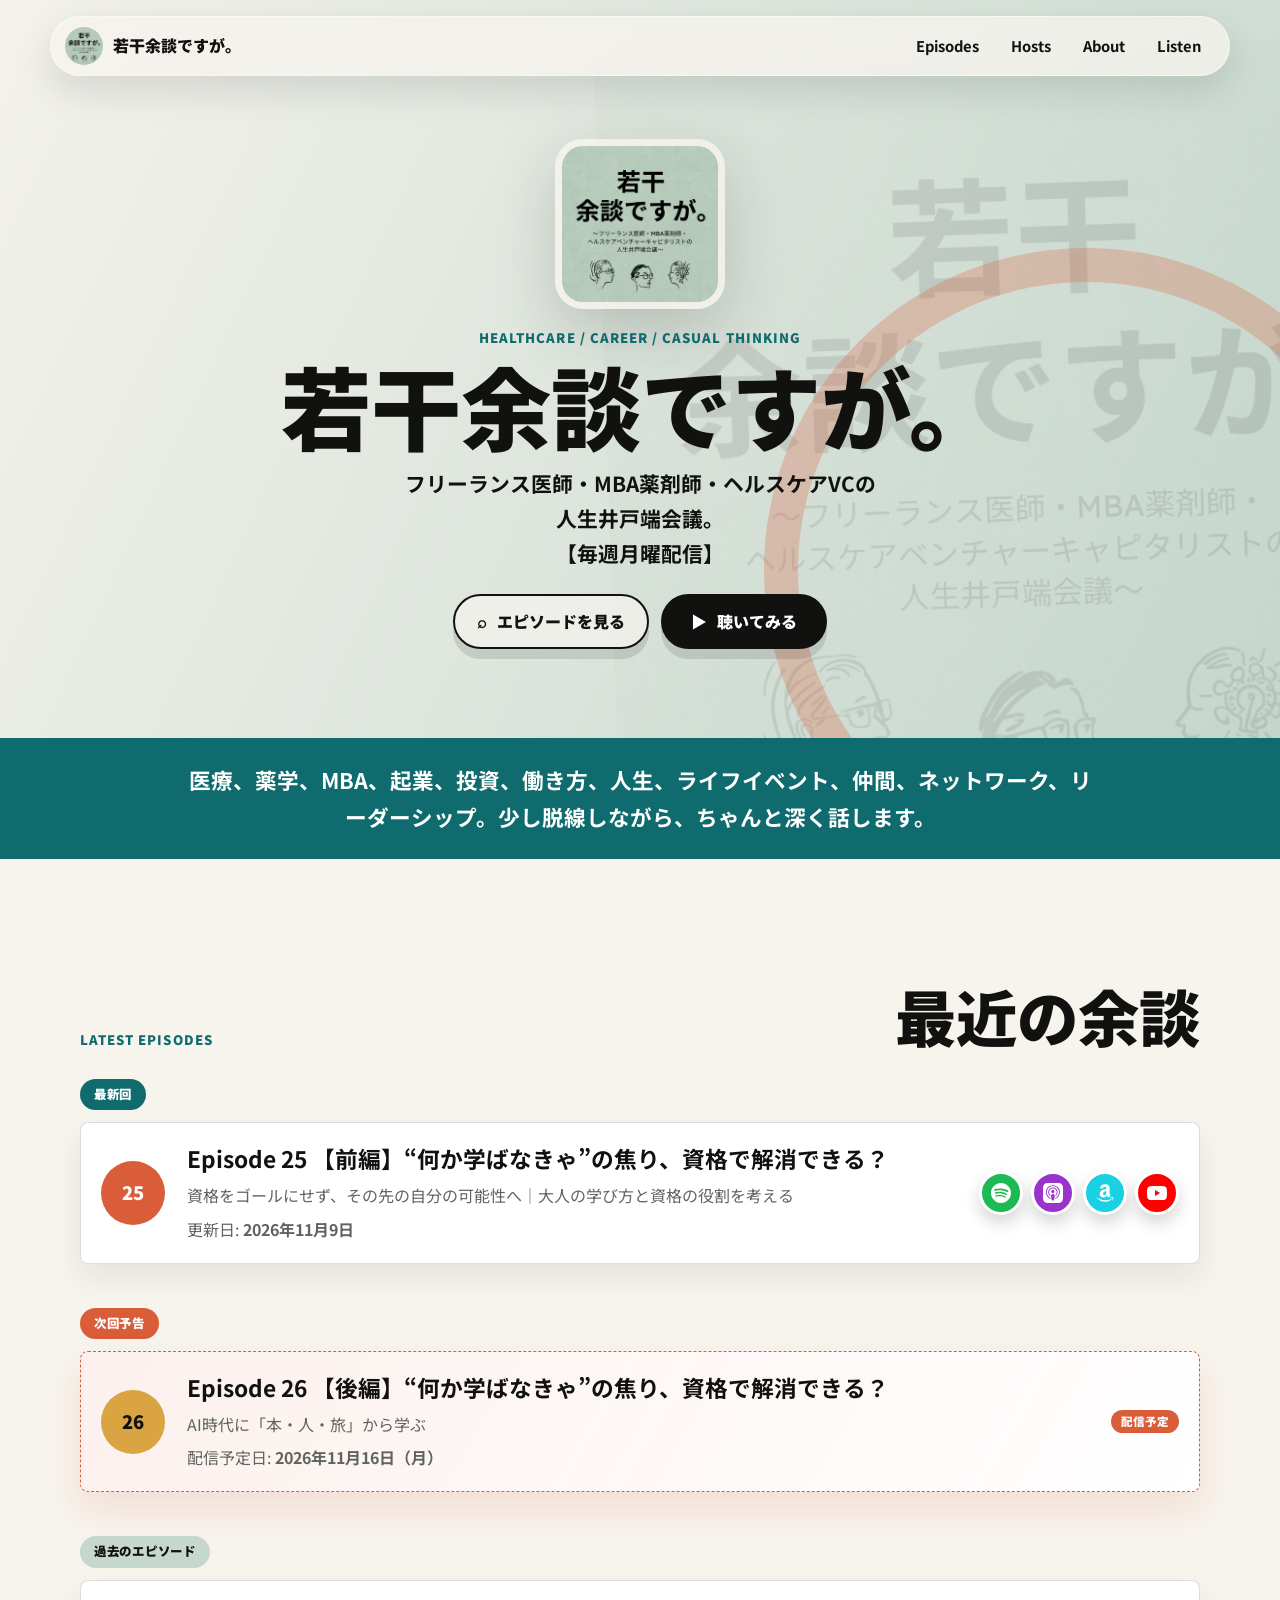
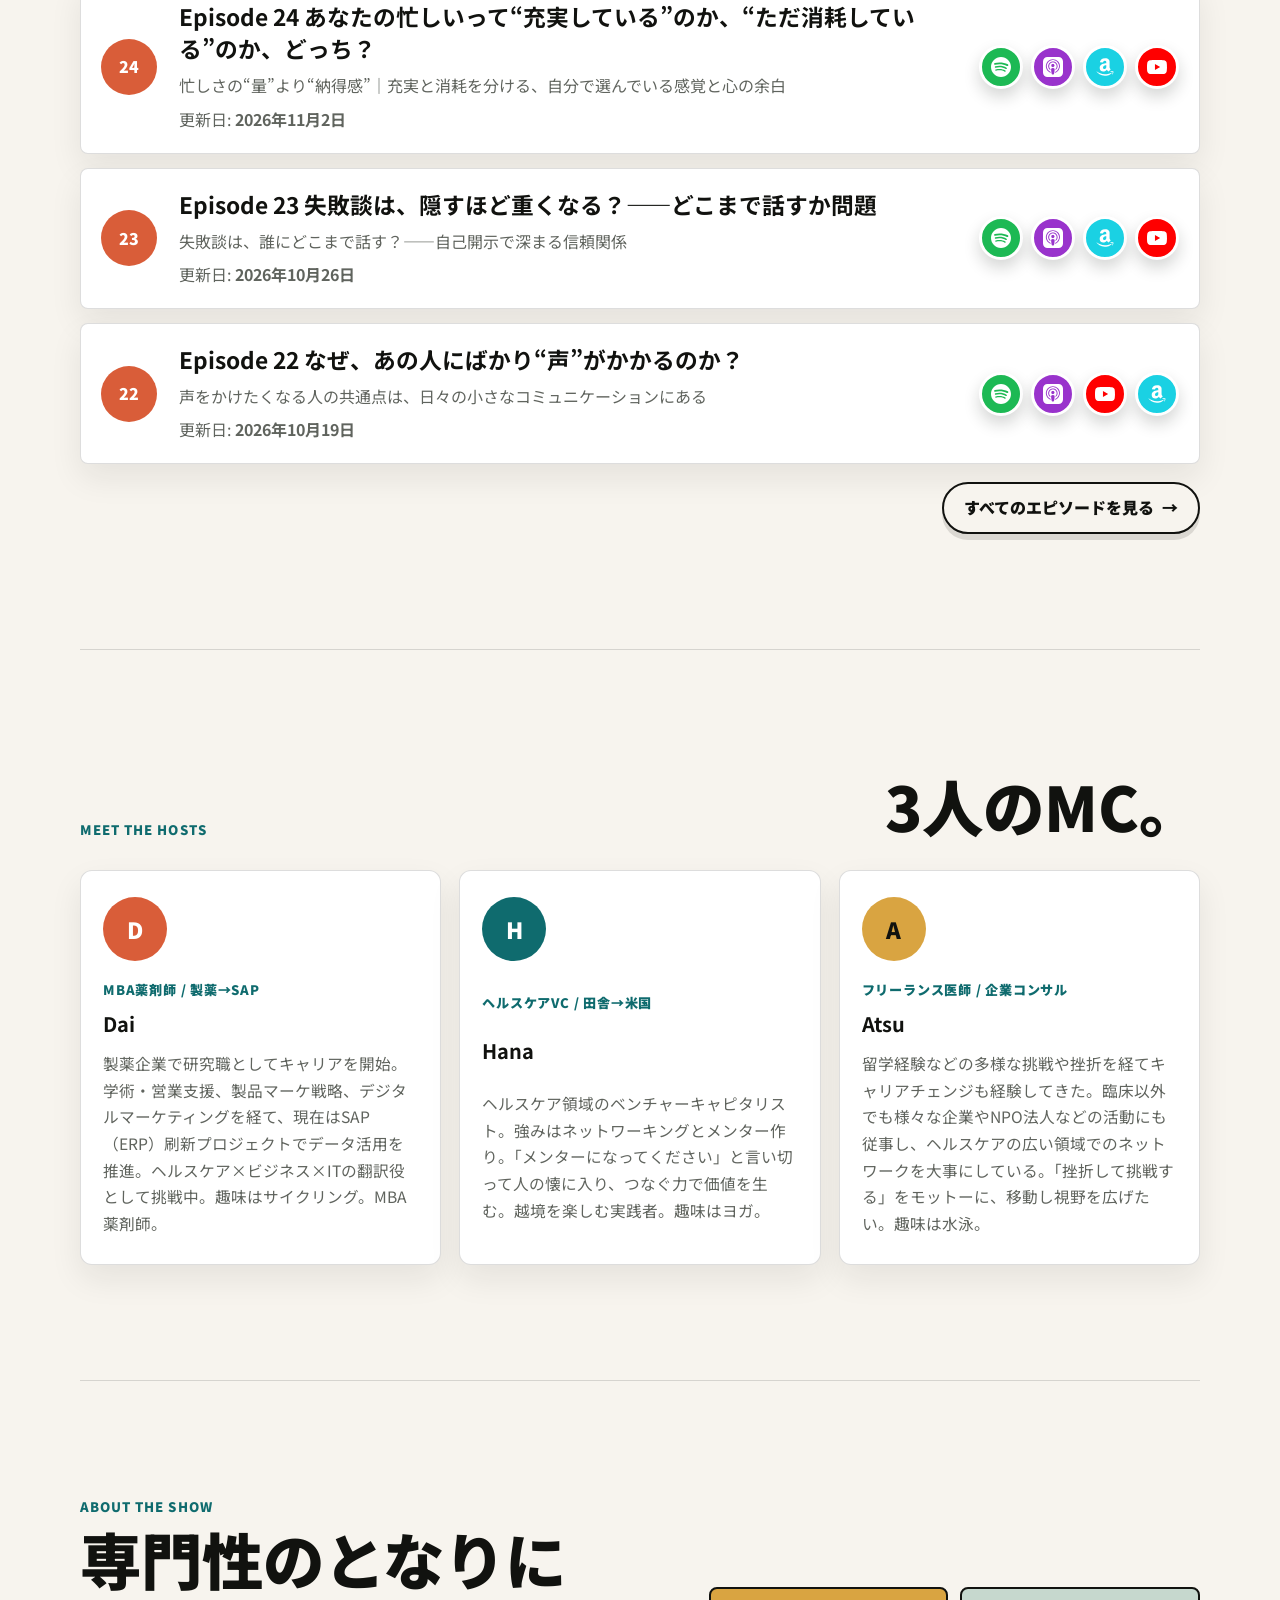
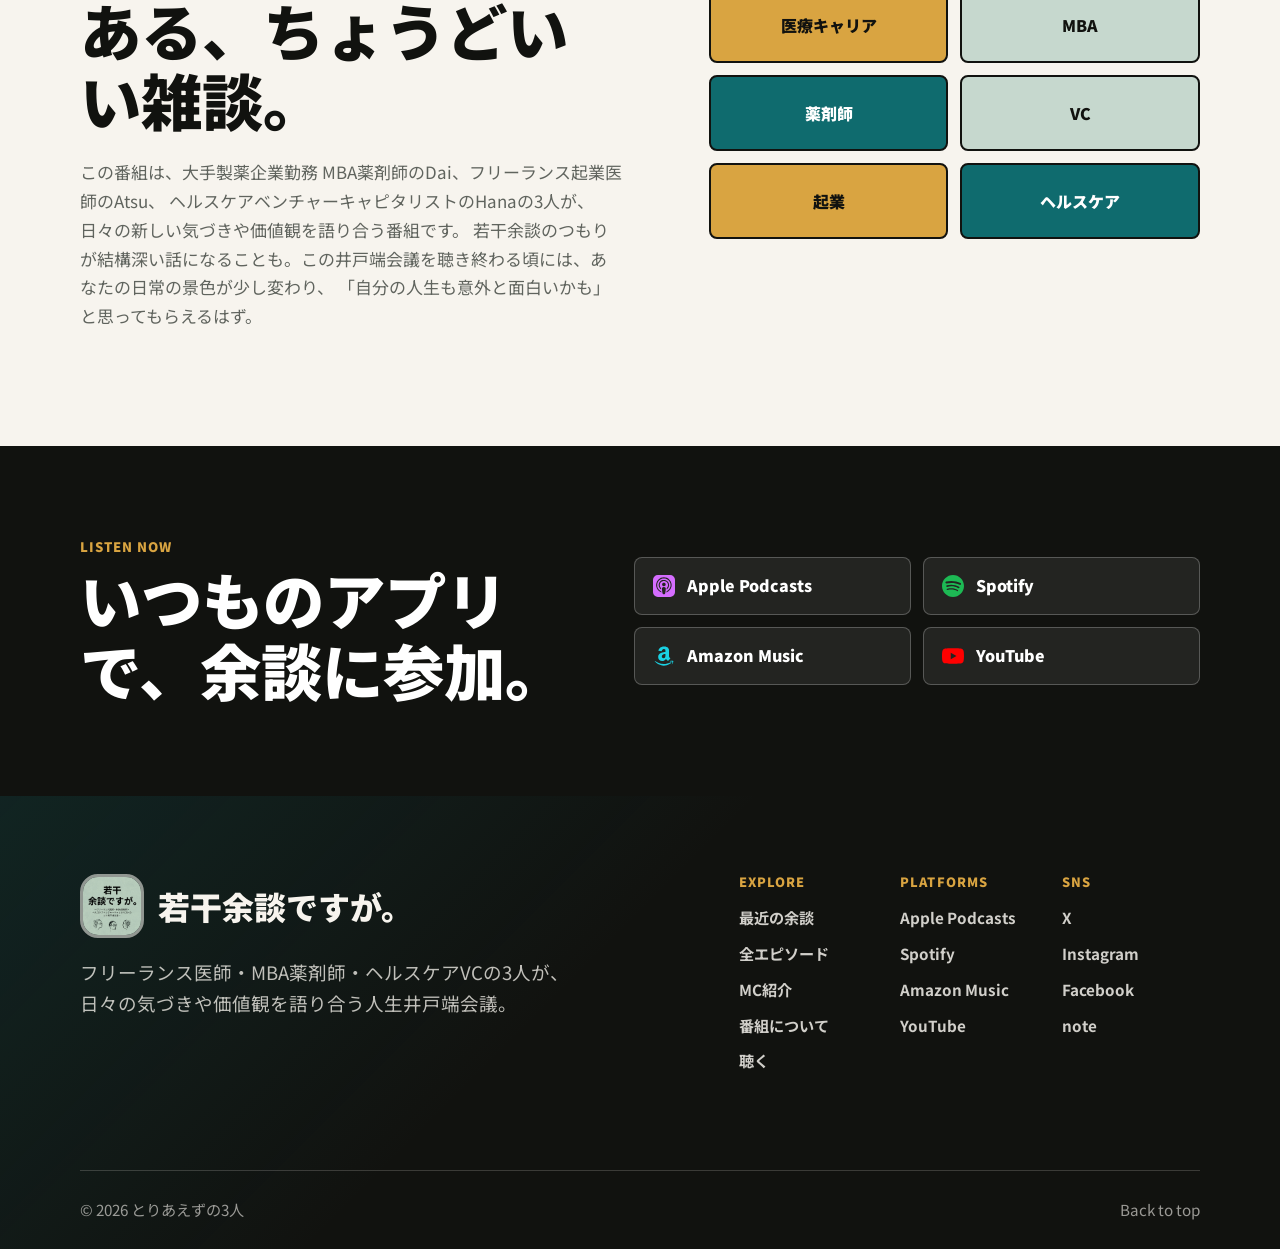
==== commit b771fe69: "Publish Episode 25 links and preview Episode 26" ====
--- a/index.html
+++ b/index.html
@@ -70,23 +70,23 @@
           <div class="episode-group">
             <p class="episode-group-label">最新回</p>
             <article class="episode-card episode-featured">
-              <div class="episode-number">24</div>
+              <div class="episode-number">25</div>
               <div>
-                <h3><a href="https://open.spotify.com/episode/5nhhJCt54cpeOXrqw8uQZI" target="_blank" rel="noopener noreferrer">Episode 24 あなたの忙しいって“充実している”のか、“ただ消耗している”のか、どっち？</a></h3>
-                <p>忙しさの“量”より“納得感”｜充実と消耗を分ける、自分で選んでいる感覚と心の余白</p>
-                <p>更新日: <strong>2026年11月2日</strong></p>
-              </div>
-              <div class="episode-links" aria-label="第24回を聴く">
-                <a class="icon-link spotify" href="https://open.spotify.com/episode/5nhhJCt54cpeOXrqw8uQZI" target="_blank" rel="noopener noreferrer" aria-label="第24回をSpotifyで聴く" title="Spotify">
+                <h3><a href="https://open.spotify.com/episode/7MfqqxPtfT8niq92hk6iGO" target="_blank" rel="noopener noreferrer">Episode 25 【前編】“何か学ばなきゃ”の焦り、資格で解消できる？</a></h3>
+                <p>資格をゴールにせず、その先の自分の可能性へ｜大人の学び方と資格の役割を考える</p>
+                <p>更新日: <strong>2026年11月9日</strong></p>
+              </div>
+              <div class="episode-links" aria-label="第25回を聴く">
+                <a class="icon-link spotify" href="https://open.spotify.com/episode/7MfqqxPtfT8niq92hk6iGO" target="_blank" rel="noopener noreferrer" aria-label="第25回をSpotifyで聴く" title="Spotify">
                   <svg viewBox="0 0 24 24" width="20" height="20" fill="currentColor" aria-hidden="true"><path d="M12 0C5.4 0 0 5.4 0 12s5.4 12 12 12 12-5.4 12-12S18.66 0 12 0zm5.521 17.34c-.24.359-.66.48-1.021.24-2.82-1.74-6.36-2.101-10.561-1.141-.418.122-.779-.179-.899-.539-.12-.421.18-.78.54-.9 4.56-1.021 8.52-.6 11.64 1.32.42.18.479.659.301 1.02zm1.44-3.3c-.301.42-.841.6-1.262.3-3.239-1.98-8.159-2.58-11.939-1.38-.479.12-1.02-.12-1.14-.6-.12-.48.12-1.021.6-1.141C9.6 9.9 15 10.561 18.72 12.84c.361.181.54.78.241 1.2zm.12-3.36C15.24 8.4 8.82 8.16 5.16 9.301c-.6.179-1.2-.181-1.38-.721-.18-.601.18-1.2.72-1.381 4.26-1.26 11.28-1.02 15.721 1.621.539.3.719 1.02.419 1.56-.299.421-1.02.599-1.559.3z"/></svg>
                 </a>
-                <a class="icon-link apple" href="https://podcasts.apple.com/jp/podcast/id1896831796?i=1000799270585" target="_blank" rel="noopener noreferrer" aria-label="第24回をApple Podcastsで聴く" title="Apple Podcasts">
+                <a class="icon-link apple" href="https://podcasts.apple.com/jp/podcast/ep25-%E5%89%8D%E7%B7%A8-%E4%BD%95%E3%81%8B%E5%AD%A6%E3%81%B0%E3%81%AA%E3%81%8D%E3%82%83-%E3%81%AE%E7%84%A6%E3%82%8A-%E8%B3%87%E6%A0%BC%E3%81%A7%E8%A7%A3%E6%B6%88%E3%81%A7%E3%81%8D%E3%82%8B/id1896831796?i=1000800612348" target="_blank" rel="noopener noreferrer" aria-label="第25回をApple Podcastsで聴く" title="Apple Podcasts">
                   <svg viewBox="0 0 24 24" width="20" height="20" fill="currentColor" aria-hidden="true"><path d="M5.34 0A5.328 5.328 0 000 5.34v13.32A5.328 5.328 0 005.34 24h13.32A5.328 5.328 0 0024 18.66V5.34A5.328 5.328 0 0018.66 0zm6.525 2.568c2.336 0 4.448.902 6.056 2.587 1.224 1.272 1.912 2.619 2.264 4.392.12.59.12 2.2.007 2.864a8.506 8.506 0 01-3.24 5.296c-.608.46-2.096 1.261-2.336 1.261-.088 0-.096-.091-.056-.46.072-.592.144-.715.48-.856.536-.224 1.448-.874 2.008-1.435a7.644 7.644 0 002.008-3.536c.208-.824.184-2.656-.048-3.504-.728-2.696-2.928-4.792-5.624-5.352-.784-.16-2.208-.16-3 0-2.728.56-4.984 2.76-5.672 5.528-.184.752-.184 2.584 0 3.336.456 1.832 1.64 3.512 3.192 4.512.304.2.672.408.824.472.336.144.408.264.472.856.04.36.03.464-.056.464-.056 0-.464-.176-.896-.384l-.04-.03c-2.472-1.216-4.056-3.274-4.632-6.012-.144-.706-.168-2.392-.03-3.04.36-1.74 1.048-3.1 2.192-4.304 1.648-1.737 3.768-2.656 6.128-2.656zm.134 2.81c.409.004.803.04 1.106.106 2.784.62 4.76 3.408 4.376 6.174-.152 1.114-.536 2.03-1.216 2.88-.336.43-1.152 1.15-1.296 1.15-.023 0-.048-.272-.048-.603v-.605l.416-.496c1.568-1.878 1.456-4.502-.256-6.224-.664-.67-1.432-1.064-2.424-1.246-.64-.118-.776-.118-1.448-.008-1.02.167-1.81.562-2.512 1.256-1.72 1.704-1.832 4.342-.264 6.222l.413.496v.608c0 .336-.027.608-.06.608-.03 0-.264-.16-.512-.36l-.034-.011c-.832-.664-1.568-1.842-1.872-2.997-.184-.698-.184-2.024.008-2.72.504-1.878 1.888-3.335 3.808-4.019.41-.145 1.133-.22 1.814-.211zm-.13 2.99c.31 0 .62.06.844.178.488.253.888.745 1.04 1.259.464 1.578-1.208 2.96-2.72 2.254h-.015c-.712-.331-1.096-.956-1.104-1.77 0-.733.408-1.371 1.112-1.745.224-.117.534-.176.844-.176zm-.011 4.728c.988-.004 1.706.349 1.97.97.198.464.124 1.932-.218 4.302-.232 1.656-.36 2.074-.68 2.356-.44.39-1.064.498-1.656.288h-.003c-.716-.257-.87-.605-1.164-2.644-.341-2.37-.416-3.838-.218-4.302.262-.616.974-.966 1.97-.97z"/></svg>
                 </a>
-                <a class="icon-link amazon" href="https://music.amazon.co.jp/podcasts/3bfaa50d-1355-433d-9653-265e757d8921/episodes/a2c1e0de-d754-4317-afb6-93f9497a835f/mbavc-ep-24-" target="_blank" rel="noopener noreferrer" aria-label="第24回をAmazon Musicで聴く" title="Amazon Music">
+                <a class="icon-link amazon" href="https://music.amazon.co.jp/podcasts/3bfaa50d-1355-433d-9653-265e757d8921/episodes/eb69225c-2fd3-43cd-a5d5-fcf6d5602580/mbavc-ep25-" target="_blank" rel="noopener noreferrer" aria-label="第25回をAmazon Musicで聴く" title="Amazon Music">
                   <svg viewBox="0 0 448 512" width="20" height="20" fill="currentColor" aria-hidden="true"><path d="M257.2 162.7c-48.7 1.8-169.5 15.5-169.5 117.5 0 109.5 138.3 114 183.5 43.2 6.5 10.2 35.4 37.5 45.3 46.8l56.8-56S341 288.9 341 261.4V114.3C341 89 316.5 32 228.7 32 140.7 32 94 87 94 136.3l73.5 6.8c16.3-49.5 54.2-49.5 54.2-49.5 40.7-.1 35.5 29.8 35.5 69.1zm0 86.8c0 80-84.2 68-84.2 17.2 0-47.2 50.5-56.7 84.2-57.8v40.6zm136 163.5c-7.7 10-70 67-174.5 67S34.2 408.5 9.7 379c-6.8-7.7 1-11.3 5.5-8.3C88.5 415.2 203 488.5 387.7 401c7.5-3.7 13.3 2 5.5 12zm39.8 2.2c-6.5 15.8-16 26.8-21.2 31-5.5 4.5-9.5 2.7-6.5-3.8s19.3-46.5 12.7-55c-6.5-8.3-37-4.3-48-3.2-10.8 1-13 2-14-.3-2.3-5.7 21.7-15.5 37.5-17.5 15.7-1.8 41-.8 46 5.7 3.7 5.1 0 27.1-6.5 43.1z"/></svg>
                 </a>
-                <a class="icon-link youtube" href="https://www.youtube.com/watch?v=jbi8rbjHlGk" target="_blank" rel="noopener noreferrer" aria-label="第24回をYouTubeで観る" title="YouTube">
+                <a class="icon-link youtube" href="https://youtu.be/jqSI5_wYQU0" target="_blank" rel="noopener noreferrer" aria-label="第25回をYouTubeで観る" title="YouTube">
                   <svg viewBox="0 0 24 24" width="20" height="20" fill="currentColor" aria-hidden="true"><path d="M23.498 6.186a3.016 3.016 0 0 0-2.122-2.136C19.505 3.545 12 3.545 12 3.545s-7.505 0-9.377.505A3.017 3.017 0 0 0 .502 6.186C0 8.07 0 12 0 12s0 3.93.502 5.814a3.016 3.016 0 0 0 2.122 2.136c1.871.505 9.376.505 9.376.505s7.505 0 9.377-.505a3.015 3.015 0 0 0 2.122-2.136C24 15.93 24 12 24 12s0-3.93-.502-5.814zM9.545 15.568V8.432L15.818 12l-6.273 3.568z"/></svg>
                 </a>
               </div>
@@ -95,11 +95,11 @@
           <div class="episode-group">
             <p class="episode-group-label preview-label">次回予告</p>
             <article class="episode-card episode-featured preview">
-              <div class="episode-number">25</div>
+              <div class="episode-number">26</div>
               <div>
-                <h3>Episode 25 “何か学ばなきゃ”の焦り、資格で解消できる？</h3>
-                <p>資格はゴール？「学ばなきゃ」の焦りから考える、自分に合った学び方</p>
-                <p>配信予定日: <strong><time datetime="2026-11-09">2026年11月9日（月）</time></strong></p>
+                <h3>Episode 26 【後編】“何か学ばなきゃ”の焦り、資格で解消できる？</h3>
+                <p>AI時代に「本・人・旅」から学ぶ</p>
+                <p>配信予定日: <strong><time datetime="2026-11-16">2026年11月16日（月）</time></strong></p>
               </div>
               <span class="episode-flag">配信予定</span>
             </article>
@@ -108,6 +108,28 @@
             <p class="episode-group-label past-label">過去のエピソード</p>
             <!-- 最新の過去エピソードを最大3件まで表示。それ以前は episodes.html に集約 -->
             <div class="episode-list">
+<article class="episode-card">
+              <div class="episode-number">24</div>
+              <div>
+                <h3><a href="https://open.spotify.com/episode/5nhhJCt54cpeOXrqw8uQZI" target="_blank" rel="noopener noreferrer">Episode 24 あなたの忙しいって“充実している”のか、“ただ消耗している”のか、どっち？</a></h3>
+                <p>忙しさの“量”より“納得感”｜充実と消耗を分ける、自分で選んでいる感覚と心の余白</p>
+                <p>更新日: <strong>2026年11月2日</strong></p>
+              </div>
+              <div class="episode-links" aria-label="第24回を聴く">
+                <a class="icon-link spotify" href="https://open.spotify.com/episode/5nhhJCt54cpeOXrqw8uQZI" target="_blank" rel="noopener noreferrer" aria-label="第24回をSpotifyで聴く" title="Spotify">
+                  <svg viewBox="0 0 24 24" width="20" height="20" fill="currentColor" aria-hidden="true"><path d="M12 0C5.4 0 0 5.4 0 12s5.4 12 12 12 12-5.4 12-12S18.66 0 12 0zm5.521 17.34c-.24.359-.66.48-1.021.24-2.82-1.74-6.36-2.101-10.561-1.141-.418.122-.779-.179-.899-.539-.12-.421.18-.78.54-.9 4.56-1.021 8.52-.6 11.64 1.32.42.18.479.659.301 1.02zm1.44-3.3c-.301.42-.841.6-1.262.3-3.239-1.98-8.159-2.58-11.939-1.38-.479.12-1.02-.12-1.14-.6-.12-.48.12-1.021.6-1.141C9.6 9.9 15 10.561 18.72 12.84c.361.181.54.78.241 1.2zm.12-3.36C15.24 8.4 8.82 8.16 5.16 9.301c-.6.179-1.2-.181-1.38-.721-.18-.601.18-1.2.72-1.381 4.26-1.26 11.28-1.02 15.721 1.621.539.3.719 1.02.419 1.56-.299.421-1.02.599-1.559.3z"/></svg>
+                </a>
+                <a class="icon-link apple" href="https://podcasts.apple.com/jp/podcast/id1896831796?i=1000799270585" target="_blank" rel="noopener noreferrer" aria-label="第24回をApple Podcastsで聴く" title="Apple Podcasts">
+                  <svg viewBox="0 0 24 24" width="20" height="20" fill="currentColor" aria-hidden="true"><path d="M5.34 0A5.328 5.328 0 000 5.34v13.32A5.328 5.328 0 005.34 24h13.32A5.328 5.328 0 0024 18.66V5.34A5.328 5.328 0 0018.66 0zm6.525 2.568c2.336 0 4.448.902 6.056 2.587 1.224 1.272 1.912 2.619 2.264 4.392.12.59.12 2.2.007 2.864a8.506 8.506 0 01-3.24 5.296c-.608.46-2.096 1.261-2.336 1.261-.088 0-.096-.091-.056-.46.072-.592.144-.715.48-.856.536-.224 1.448-.874 2.008-1.435a7.644 7.644 0 002.008-3.536c.208-.824.184-2.656-.048-3.504-.728-2.696-2.928-4.792-5.624-5.352-.784-.16-2.208-.16-3 0-2.728.56-4.984 2.76-5.672 5.528-.184.752-.184 2.584 0 3.336.456 1.832 1.64 3.512 3.192 4.512.304.2.672.408.824.472.336.144.408.264.472.856.04.36.03.464-.056.464-.056 0-.464-.176-.896-.384l-.04-.03c-2.472-1.216-4.056-3.274-4.632-6.012-.144-.706-.168-2.392-.03-3.04.36-1.74 1.048-3.1 2.192-4.304 1.648-1.737 3.768-2.656 6.128-2.656zm.134 2.81c.409.004.803.04 1.106.106 2.784.62 4.76 3.408 4.376 6.174-.152 1.114-.536 2.03-1.216 2.88-.336.43-1.152 1.15-1.296 1.15-.023 0-.048-.272-.048-.603v-.605l.416-.496c1.568-1.878 1.456-4.502-.256-6.224-.664-.67-1.432-1.064-2.424-1.246-.64-.118-.776-.118-1.448-.008-1.02.167-1.81.562-2.512 1.256-1.72 1.704-1.832 4.342-.264 6.222l.413.496v.608c0 .336-.027.608-.06.608-.03 0-.264-.16-.512-.36l-.034-.011c-.832-.664-1.568-1.842-1.872-2.997-.184-.698-.184-2.024.008-2.72.504-1.878 1.888-3.335 3.808-4.019.41-.145 1.133-.22 1.814-.211zm-.13 2.99c.31 0 .62.06.844.178.488.253.888.745 1.04 1.259.464 1.578-1.208 2.96-2.72 2.254h-.015c-.712-.331-1.096-.956-1.104-1.77 0-.733.408-1.371 1.112-1.745.224-.117.534-.176.844-.176zm-.011 4.728c.988-.004 1.706.349 1.97.97.198.464.124 1.932-.218 4.302-.232 1.656-.36 2.074-.68 2.356-.44.39-1.064.498-1.656.288h-.003c-.716-.257-.87-.605-1.164-2.644-.341-2.37-.416-3.838-.218-4.302.262-.616.974-.966 1.97-.97z"/></svg>
+                </a>
+                <a class="icon-link amazon" href="https://music.amazon.co.jp/podcasts/3bfaa50d-1355-433d-9653-265e757d8921/episodes/a2c1e0de-d754-4317-afb6-93f9497a835f/mbavc-ep-24-" target="_blank" rel="noopener noreferrer" aria-label="第24回をAmazon Musicで聴く" title="Amazon Music">
+                  <svg viewBox="0 0 448 512" width="20" height="20" fill="currentColor" aria-hidden="true"><path d="M257.2 162.7c-48.7 1.8-169.5 15.5-169.5 117.5 0 109.5 138.3 114 183.5 43.2 6.5 10.2 35.4 37.5 45.3 46.8l56.8-56S341 288.9 341 261.4V114.3C341 89 316.5 32 228.7 32 140.7 32 94 87 94 136.3l73.5 6.8c16.3-49.5 54.2-49.5 54.2-49.5 40.7-.1 35.5 29.8 35.5 69.1zm0 86.8c0 80-84.2 68-84.2 17.2 0-47.2 50.5-56.7 84.2-57.8v40.6zm136 163.5c-7.7 10-70 67-174.5 67S34.2 408.5 9.7 379c-6.8-7.7 1-11.3 5.5-8.3C88.5 415.2 203 488.5 387.7 401c7.5-3.7 13.3 2 5.5 12zm39.8 2.2c-6.5 15.8-16 26.8-21.2 31-5.5 4.5-9.5 2.7-6.5-3.8s19.3-46.5 12.7-55c-6.5-8.3-37-4.3-48-3.2-10.8 1-13 2-14-.3-2.3-5.7 21.7-15.5 37.5-17.5 15.7-1.8 41-.8 46 5.7 3.7 5.1 0 27.1-6.5 43.1z"/></svg>
+                </a>
+                <a class="icon-link youtube" href="https://www.youtube.com/watch?v=jbi8rbjHlGk" target="_blank" rel="noopener noreferrer" aria-label="第24回をYouTubeで観る" title="YouTube">
+                  <svg viewBox="0 0 24 24" width="20" height="20" fill="currentColor" aria-hidden="true"><path d="M23.498 6.186a3.016 3.016 0 0 0-2.122-2.136C19.505 3.545 12 3.545 12 3.545s-7.505 0-9.377.505A3.017 3.017 0 0 0 .502 6.186C0 8.07 0 12 0 12s0 3.93.502 5.814a3.016 3.016 0 0 0 2.122 2.136c1.871.505 9.376.505 9.376.505s7.505 0 9.377-.505a3.015 3.015 0 0 0 2.122-2.136C24 15.93 24 12 24 12s0-3.93-.502-5.814zM9.545 15.568V8.432L15.818 12l-6.273 3.568z"/></svg>
+                </a>
+              </div>
+            </article>
 <article class="episode-card">
               <div class="episode-number">23</div>
               <div>
@@ -152,28 +174,7 @@
                 </a>
 </div>
           </article>
-<article class="episode-card">
-              <div class="episode-number">21</div>
-              <div>
-                <h3><a href="https://open.spotify.com/episode/3wyH6EwDhPdsBxa2PJXj01" target="_blank" rel="noopener noreferrer">Episode 21 “まだ準備ができていない”は、断る理由になる？</a></h3>
-                <p>“準備が整う日”を待たずに、小さく手を挙げる｜期待値調整と撤退ラインが、マイクロチャレンジを後押しする</p>
-                <p>更新日: <strong>2026年10月12日</strong></p>
-              </div>
-              <div class="episode-links" aria-label="第21回を聴く">
-                <a class="icon-link spotify" href="https://open.spotify.com/episode/3wyH6EwDhPdsBxa2PJXj01" target="_blank" rel="noopener noreferrer" aria-label="第21回をSpotifyで聴く" title="Spotify">
-                  <svg viewBox="0 0 24 24" width="20" height="20" fill="currentColor" aria-hidden="true"><path d="M12 0C5.4 0 0 5.4 0 12s5.4 12 12 12 12-5.4 12-12S18.66 0 12 0zm5.521 17.34c-.24.359-.66.48-1.021.24-2.82-1.74-6.36-2.101-10.561-1.141-.418.122-.779-.179-.899-.539-.12-.421.18-.78.54-.9 4.56-1.021 8.52-.6 11.64 1.32.42.18.479.659.301 1.02zm1.44-3.3c-.301.42-.841.6-1.262.3-3.239-1.98-8.159-2.58-11.939-1.38-.479.12-1.02-.12-1.14-.6-.12-.48.12-1.021.6-1.141C9.6 9.9 15 10.561 18.72 12.84c.361.181.54.78.241 1.2zm.12-3.36C15.24 8.4 8.82 8.16 5.16 9.301c-.6.179-1.2-.181-1.38-.721-.18-.601.18-1.2.72-1.381 4.26-1.26 11.28-1.02 15.721 1.621.539.3.719 1.02.419 1.56-.299.421-1.02.599-1.559.3z"/></svg>
-                </a>
-                <a class="icon-link apple" href="https://podcasts.apple.com/jp/podcast/ep21-%E3%81%BE%E3%81%A0%E6%BA%96%E5%82%99%E3%81%8C%E3%81%A7%E3%81%8D%E3%81%A6%E3%81%84%E3%81%AA%E3%81%84-%E3%81%AF-%E6%96%AD%E3%82%8B%E7%90%86%E7%94%B1%E3%81%AB%E3%81%AA%E3%82%8B/id1896831796?i=1000795810970" target="_blank" rel="noopener noreferrer" aria-label="第21回をApple Podcastsで聴く" title="Apple Podcasts">
-                  <svg viewBox="0 0 24 24" width="20" height="20" fill="currentColor" aria-hidden="true"><path d="M5.34 0A5.328 5.328 0 000 5.34v13.32A5.328 5.328 0 005.34 24h13.32A5.328 5.328 0 0024 18.66V5.34A5.328 5.328 0 0018.66 0zm6.525 2.568c2.336 0 4.448.902 6.056 2.587 1.224 1.272 1.912 2.619 2.264 4.392.12.59.12 2.2.007 2.864a8.506 8.506 0 01-3.24 5.296c-.608.46-2.096 1.261-2.336 1.261-.088 0-.096-.091-.056-.46.072-.592.144-.715.48-.856.536-.224 1.448-.874 2.008-1.435a7.644 7.644 0 002.008-3.536c.208-.824.184-2.656-.048-3.504-.728-2.696-2.928-4.792-5.624-5.352-.784-.16-2.208-.16-3 0-2.728.56-4.984 2.76-5.672 5.528-.184.752-.184 2.584 0 3.336.456 1.832 1.64 3.512 3.192 4.512.304.2.672.408.824.472.336.144.408.264.472.856.04.36.03.464-.056.464-.056 0-.464-.176-.896-.384l-.04-.03c-2.472-1.216-4.056-3.274-4.632-6.012-.144-.706-.168-2.392-.03-3.04.36-1.74 1.048-3.1 2.192-4.304 1.648-1.737 3.768-2.656 6.128-2.656zm.134 2.81c.409.004.803.04 1.106.106 2.784.62 4.76 3.408 4.376 6.174-.152 1.114-.536 2.03-1.216 2.88-.336.43-1.152 1.15-1.296 1.15-.023 0-.048-.272-.048-.603v-.605l.416-.496c1.568-1.878 1.456-4.502-.256-6.224-.664-.67-1.432-1.064-2.424-1.246-.64-.118-.776-.118-1.448-.008-1.02.167-1.81.562-2.512 1.256-1.72 1.704-1.832 4.342-.264 6.222l.413.496v.608c0 .336-.027.608-.06.608-.03 0-.264-.16-.512-.36l-.034-.011c-.832-.664-1.568-1.842-1.872-2.997-.184-.698-.184-2.024.008-2.72.504-1.878 1.888-3.335 3.808-4.019.41-.145 1.133-.22 1.814-.211zm-.13 2.99c.31 0 .62.06.844.178.488.253.888.745 1.04 1.259.464 1.578-1.208 2.96-2.72 2.254h-.015c-.712-.331-1.096-.956-1.104-1.77 0-.733.408-1.371 1.112-1.745.224-.117.534-.176.844-.176zm-.011 4.728c.988-.004 1.706.349 1.97.97.198.464.124 1.932-.218 4.302-.232 1.656-.36 2.074-.68 2.356-.44.39-1.064.498-1.656.288h-.003c-.716-.257-.87-.605-1.164-2.644-.341-2.37-.416-3.838-.218-4.302.262-.616.974-.966 1.97-.97z"/></svg>
-                </a>
-                <a class="icon-link amazon" href="https://music.amazon.co.jp/podcasts/3bfaa50d-1355-433d-9653-265e757d8921/episodes/8a6131cb-7e3c-44a1-82c3-d924fad6950f/mbavc-ep21-" target="_blank" rel="noopener noreferrer" aria-label="第21回をAmazon Musicで聴く" title="Amazon Music">
-                  <svg viewBox="0 0 448 512" width="20" height="20" fill="currentColor" aria-hidden="true"><path d="M257.2 162.7c-48.7 1.8-169.5 15.5-169.5 117.5 0 109.5 138.3 114 183.5 43.2 6.5 10.2 35.4 37.5 45.3 46.8l56.8-56S341 288.9 341 261.4V114.3C341 89 316.5 32 228.7 32 140.7 32 94 87 94 136.3l73.5 6.8c16.3-49.5 54.2-49.5 54.2-49.5 40.7-.1 35.5 29.8 35.5 69.1zm0 86.8c0 80-84.2 68-84.2 17.2 0-47.2 50.5-56.7 84.2-57.8v40.6zm136 163.5c-7.7 10-70 67-174.5 67S34.2 408.5 9.7 379c-6.8-7.7 1-11.3 5.5-8.3C88.5 415.2 203 488.5 387.7 401c7.5-3.7 13.3 2 5.5 12zm39.8 2.2c-6.5 15.8-16 26.8-21.2 31-5.5 4.5-9.5 2.7-6.5-3.8s19.3-46.5 12.7-55c-6.5-8.3-37-4.3-48-3.2-10.8 1-13 2-14-.3-2.3-5.7 21.7-15.5 37.5-17.5 15.7-1.8 41-.8 46 5.7 3.7 5.1 0 27.1-6.5 43.1z"/></svg>
-                </a>
-                <a class="icon-link youtube" href="https://youtu.be/0crVyqzfbgk?si=FRq3DwhZPriiKjrZ" target="_blank" rel="noopener noreferrer" aria-label="第21回をYouTubeで観る" title="YouTube">
-                  <svg viewBox="0 0 24 24" width="20" height="20" fill="currentColor" aria-hidden="true"><path d="M23.498 6.186a3.016 3.016 0 0 0-2.122-2.136C19.505 3.545 12 3.545 12 3.545s-7.505 0-9.377.505A3.017 3.017 0 0 0 .502 6.186C0 8.07 0 12 0 12s0 3.93.502 5.814a3.016 3.016 0 0 0 2.122 2.136c1.871.505 9.376.505 9.376.505s7.505 0 9.377-.505a3.015 3.015 0 0 0 2.122-2.136C24 15.93 24 12 24 12s0-3.93-.502-5.814zM9.545 15.568V8.432L15.818 12l-6.273 3.568z"/></svg>
-                </a>
-              </div>
-            </article>
+
           
           
           
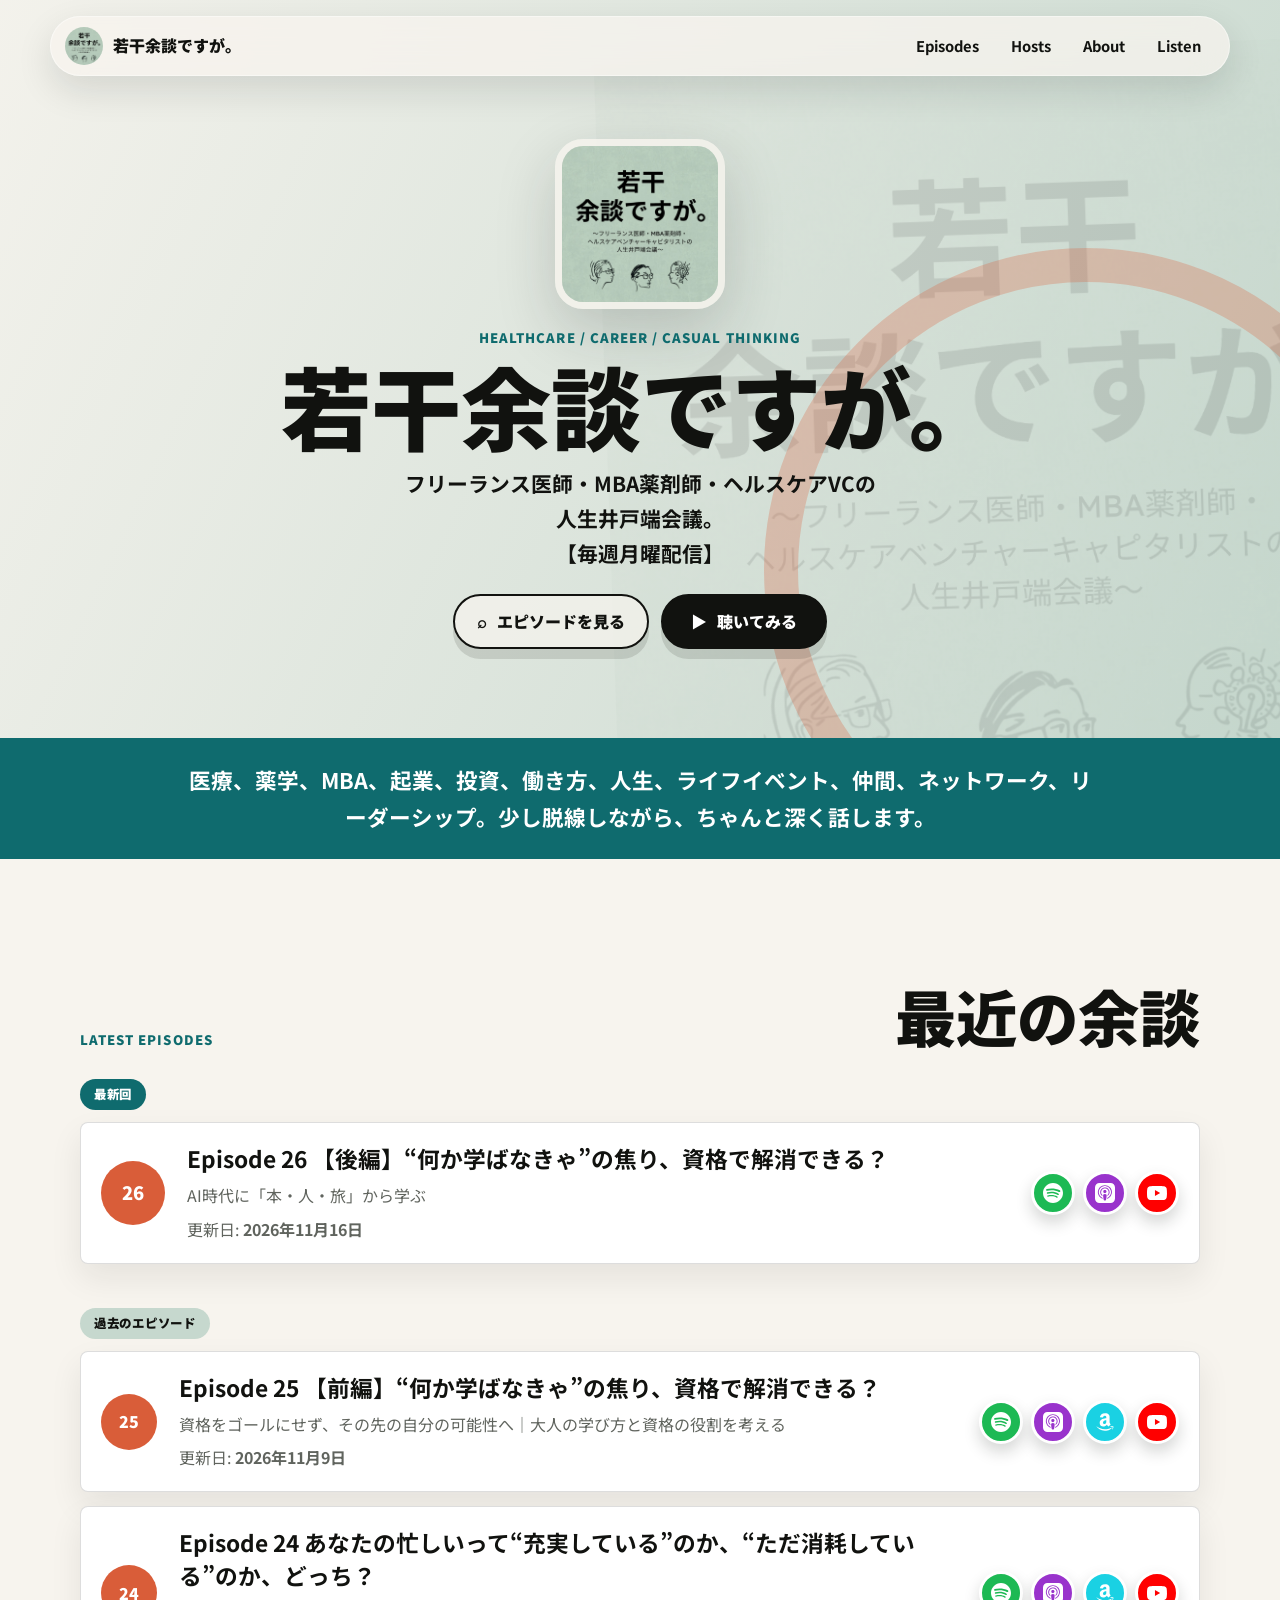
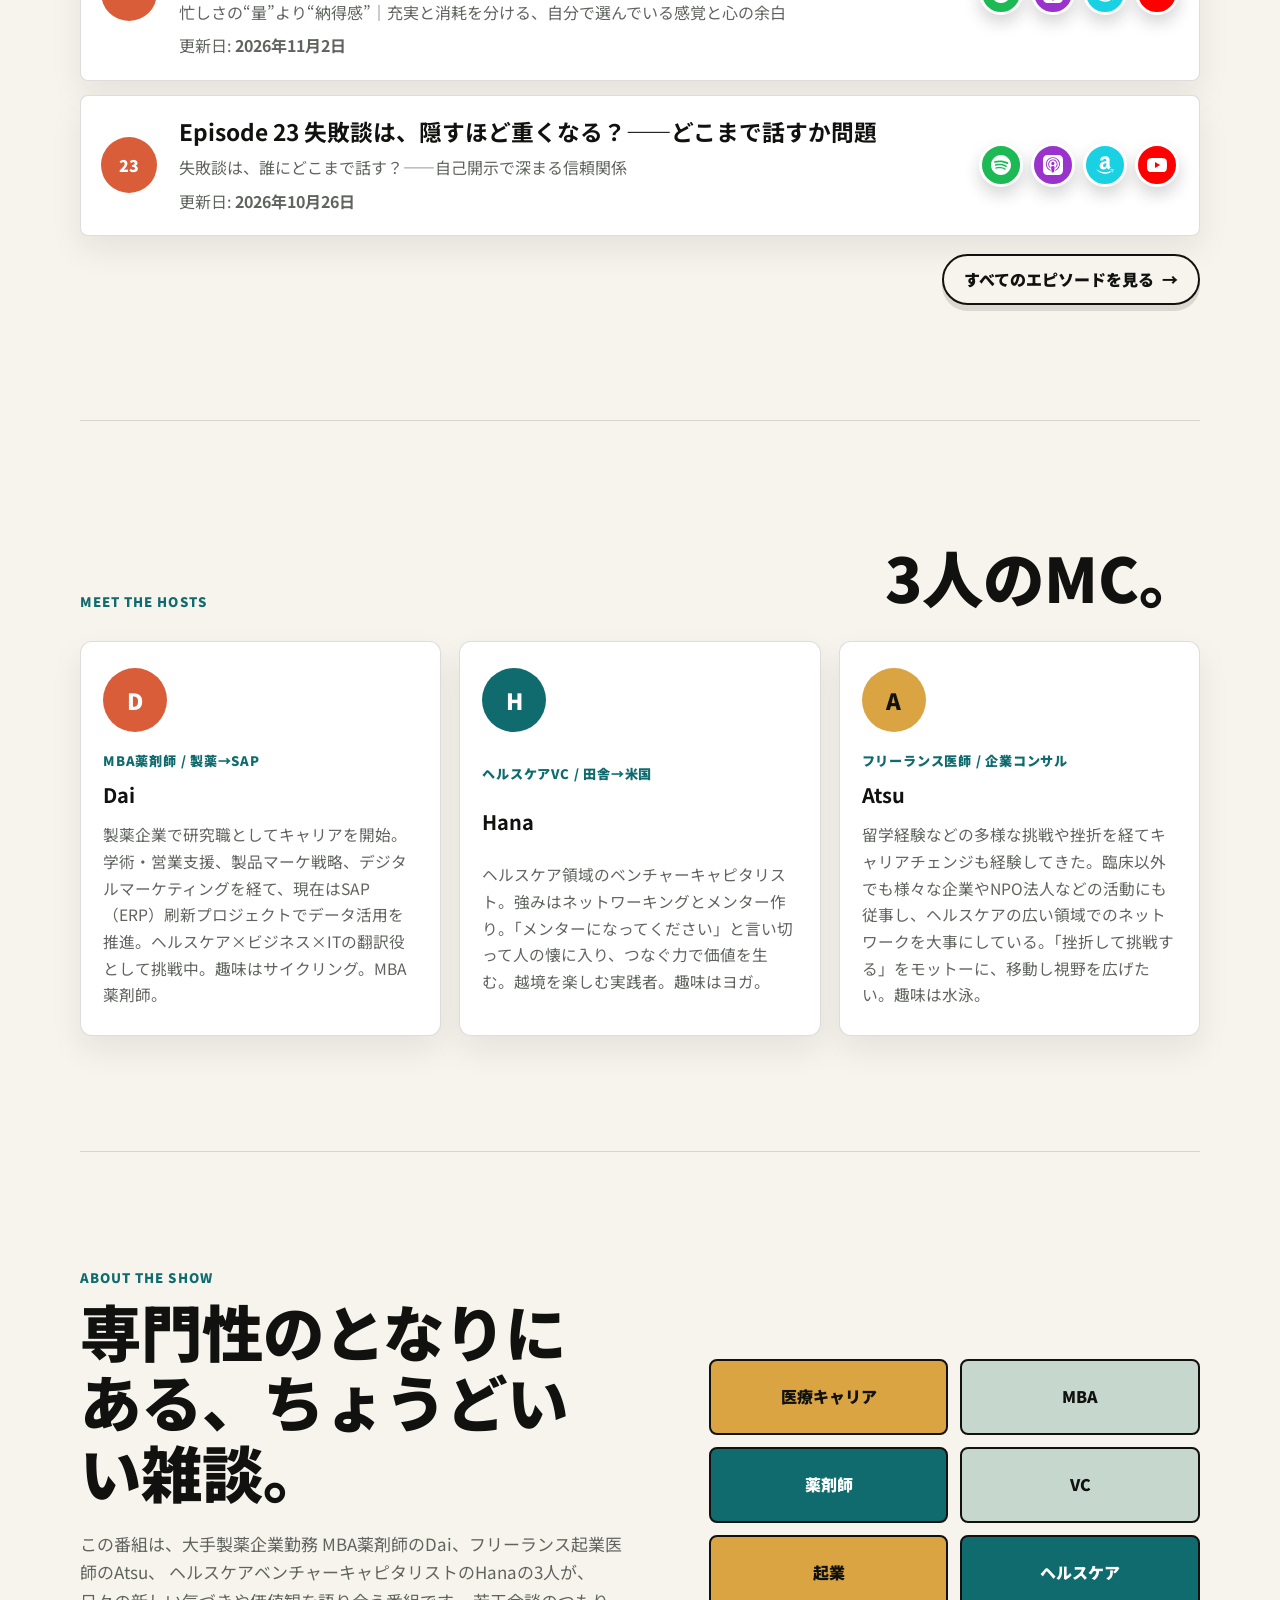
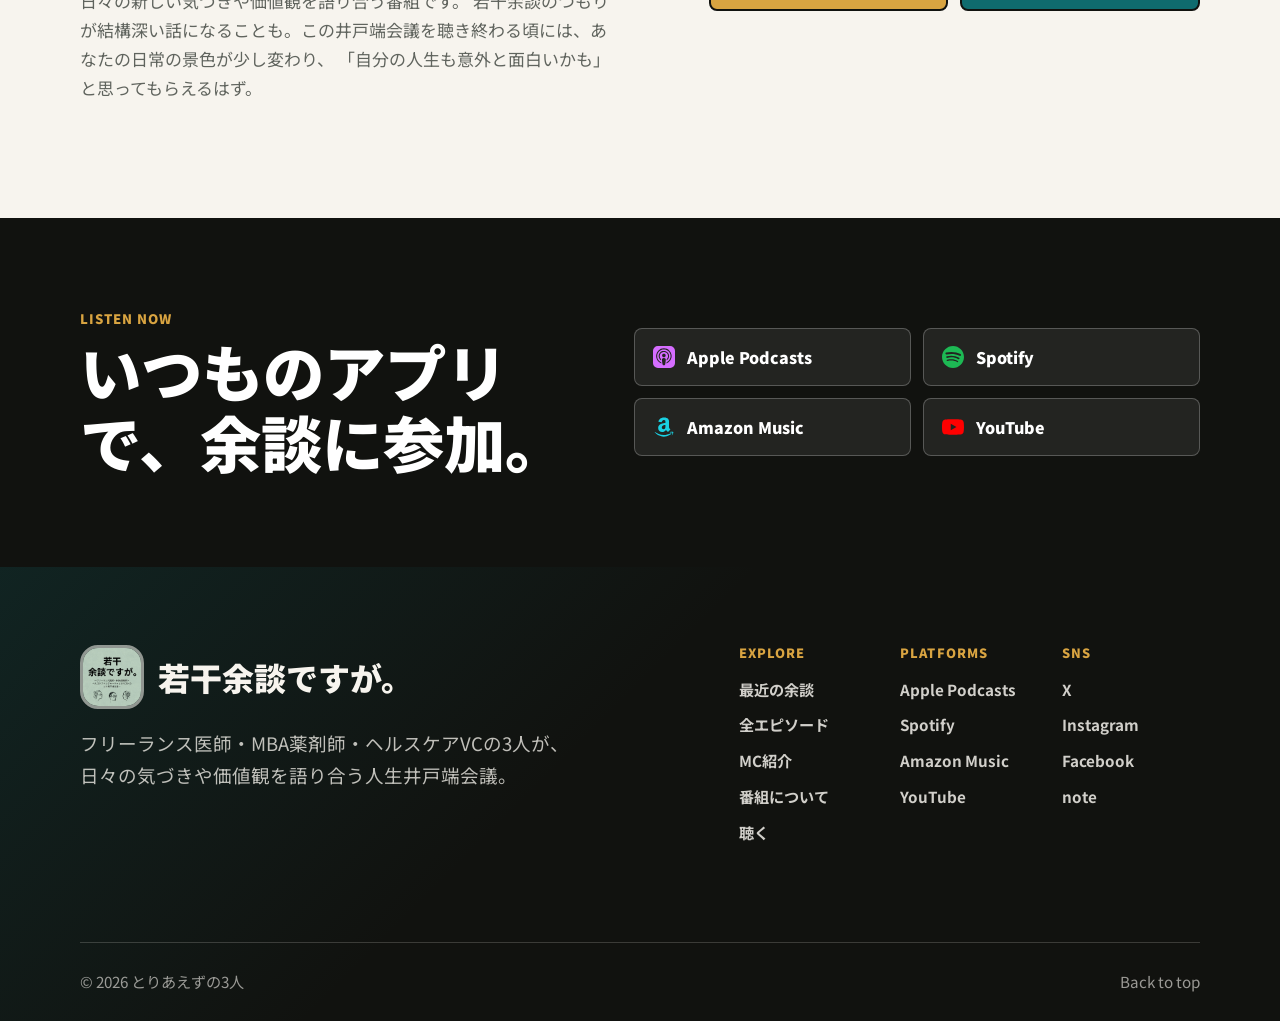
==== commit edf3161a: "Publish Episode 26 to landing page and episode archive" ====
--- a/index.html
+++ b/index.html
@@ -70,44 +70,51 @@
           <div class="episode-group">
             <p class="episode-group-label">最新回</p>
             <article class="episode-card episode-featured">
-              <div class="episode-number">25</div>
-              <div>
-                <h3><a href="https://open.spotify.com/episode/7MfqqxPtfT8niq92hk6iGO" target="_blank" rel="noopener noreferrer">Episode 25 【前編】“何か学ばなきゃ”の焦り、資格で解消できる？</a></h3>
-                <p>資格をゴールにせず、その先の自分の可能性へ｜大人の学び方と資格の役割を考える</p>
-                <p>更新日: <strong>2026年11月9日</strong></p>
-              </div>
-              <div class="episode-links" aria-label="第25回を聴く">
-                <a class="icon-link spotify" href="https://open.spotify.com/episode/7MfqqxPtfT8niq92hk6iGO" target="_blank" rel="noopener noreferrer" aria-label="第25回をSpotifyで聴く" title="Spotify">
-                  <svg viewBox="0 0 24 24" width="20" height="20" fill="currentColor" aria-hidden="true"><path d="M12 0C5.4 0 0 5.4 0 12s5.4 12 12 12 12-5.4 12-12S18.66 0 12 0zm5.521 17.34c-.24.359-.66.48-1.021.24-2.82-1.74-6.36-2.101-10.561-1.141-.418.122-.779-.179-.899-.539-.12-.421.18-.78.54-.9 4.56-1.021 8.52-.6 11.64 1.32.42.18.479.659.301 1.02zm1.44-3.3c-.301.42-.841.6-1.262.3-3.239-1.98-8.159-2.58-11.939-1.38-.479.12-1.02-.12-1.14-.6-.12-.48.12-1.021.6-1.141C9.6 9.9 15 10.561 18.72 12.84c.361.181.54.78.241 1.2zm.12-3.36C15.24 8.4 8.82 8.16 5.16 9.301c-.6.179-1.2-.181-1.38-.721-.18-.601.18-1.2.72-1.381 4.26-1.26 11.28-1.02 15.721 1.621.539.3.719 1.02.419 1.56-.299.421-1.02.599-1.559.3z"/></svg>
-                </a>
-                <a class="icon-link apple" href="https://podcasts.apple.com/jp/podcast/ep25-%E5%89%8D%E7%B7%A8-%E4%BD%95%E3%81%8B%E5%AD%A6%E3%81%B0%E3%81%AA%E3%81%8D%E3%82%83-%E3%81%AE%E7%84%A6%E3%82%8A-%E8%B3%87%E6%A0%BC%E3%81%A7%E8%A7%A3%E6%B6%88%E3%81%A7%E3%81%8D%E3%82%8B/id1896831796?i=1000800612348" target="_blank" rel="noopener noreferrer" aria-label="第25回をApple Podcastsで聴く" title="Apple Podcasts">
-                  <svg viewBox="0 0 24 24" width="20" height="20" fill="currentColor" aria-hidden="true"><path d="M5.34 0A5.328 5.328 0 000 5.34v13.32A5.328 5.328 0 005.34 24h13.32A5.328 5.328 0 0024 18.66V5.34A5.328 5.328 0 0018.66 0zm6.525 2.568c2.336 0 4.448.902 6.056 2.587 1.224 1.272 1.912 2.619 2.264 4.392.12.59.12 2.2.007 2.864a8.506 8.506 0 01-3.24 5.296c-.608.46-2.096 1.261-2.336 1.261-.088 0-.096-.091-.056-.46.072-.592.144-.715.48-.856.536-.224 1.448-.874 2.008-1.435a7.644 7.644 0 002.008-3.536c.208-.824.184-2.656-.048-3.504-.728-2.696-2.928-4.792-5.624-5.352-.784-.16-2.208-.16-3 0-2.728.56-4.984 2.76-5.672 5.528-.184.752-.184 2.584 0 3.336.456 1.832 1.64 3.512 3.192 4.512.304.2.672.408.824.472.336.144.408.264.472.856.04.36.03.464-.056.464-.056 0-.464-.176-.896-.384l-.04-.03c-2.472-1.216-4.056-3.274-4.632-6.012-.144-.706-.168-2.392-.03-3.04.36-1.74 1.048-3.1 2.192-4.304 1.648-1.737 3.768-2.656 6.128-2.656zm.134 2.81c.409.004.803.04 1.106.106 2.784.62 4.76 3.408 4.376 6.174-.152 1.114-.536 2.03-1.216 2.88-.336.43-1.152 1.15-1.296 1.15-.023 0-.048-.272-.048-.603v-.605l.416-.496c1.568-1.878 1.456-4.502-.256-6.224-.664-.67-1.432-1.064-2.424-1.246-.64-.118-.776-.118-1.448-.008-1.02.167-1.81.562-2.512 1.256-1.72 1.704-1.832 4.342-.264 6.222l.413.496v.608c0 .336-.027.608-.06.608-.03 0-.264-.16-.512-.36l-.034-.011c-.832-.664-1.568-1.842-1.872-2.997-.184-.698-.184-2.024.008-2.72.504-1.878 1.888-3.335 3.808-4.019.41-.145 1.133-.22 1.814-.211zm-.13 2.99c.31 0 .62.06.844.178.488.253.888.745 1.04 1.259.464 1.578-1.208 2.96-2.72 2.254h-.015c-.712-.331-1.096-.956-1.104-1.77 0-.733.408-1.371 1.112-1.745.224-.117.534-.176.844-.176zm-.011 4.728c.988-.004 1.706.349 1.97.97.198.464.124 1.932-.218 4.302-.232 1.656-.36 2.074-.68 2.356-.44.39-1.064.498-1.656.288h-.003c-.716-.257-.87-.605-1.164-2.644-.341-2.37-.416-3.838-.218-4.302.262-.616.974-.966 1.97-.97z"/></svg>
-                </a>
-                <a class="icon-link amazon" href="https://music.amazon.co.jp/podcasts/3bfaa50d-1355-433d-9653-265e757d8921/episodes/eb69225c-2fd3-43cd-a5d5-fcf6d5602580/mbavc-ep25-" target="_blank" rel="noopener noreferrer" aria-label="第25回をAmazon Musicで聴く" title="Amazon Music">
-                  <svg viewBox="0 0 448 512" width="20" height="20" fill="currentColor" aria-hidden="true"><path d="M257.2 162.7c-48.7 1.8-169.5 15.5-169.5 117.5 0 109.5 138.3 114 183.5 43.2 6.5 10.2 35.4 37.5 45.3 46.8l56.8-56S341 288.9 341 261.4V114.3C341 89 316.5 32 228.7 32 140.7 32 94 87 94 136.3l73.5 6.8c16.3-49.5 54.2-49.5 54.2-49.5 40.7-.1 35.5 29.8 35.5 69.1zm0 86.8c0 80-84.2 68-84.2 17.2 0-47.2 50.5-56.7 84.2-57.8v40.6zm136 163.5c-7.7 10-70 67-174.5 67S34.2 408.5 9.7 379c-6.8-7.7 1-11.3 5.5-8.3C88.5 415.2 203 488.5 387.7 401c7.5-3.7 13.3 2 5.5 12zm39.8 2.2c-6.5 15.8-16 26.8-21.2 31-5.5 4.5-9.5 2.7-6.5-3.8s19.3-46.5 12.7-55c-6.5-8.3-37-4.3-48-3.2-10.8 1-13 2-14-.3-2.3-5.7 21.7-15.5 37.5-17.5 15.7-1.8 41-.8 46 5.7 3.7 5.1 0 27.1-6.5 43.1z"/></svg>
-                </a>
-                <a class="icon-link youtube" href="https://youtu.be/jqSI5_wYQU0" target="_blank" rel="noopener noreferrer" aria-label="第25回をYouTubeで観る" title="YouTube">
-                  <svg viewBox="0 0 24 24" width="20" height="20" fill="currentColor" aria-hidden="true"><path d="M23.498 6.186a3.016 3.016 0 0 0-2.122-2.136C19.505 3.545 12 3.545 12 3.545s-7.505 0-9.377.505A3.017 3.017 0 0 0 .502 6.186C0 8.07 0 12 0 12s0 3.93.502 5.814a3.016 3.016 0 0 0 2.122 2.136c1.871.505 9.376.505 9.376.505s7.505 0 9.377-.505a3.015 3.015 0 0 0 2.122-2.136C24 15.93 24 12 24 12s0-3.93-.502-5.814zM9.545 15.568V8.432L15.818 12l-6.273 3.568z"/></svg>
-                </a>
-              </div>
-            </article>
-          </div>
-          <div class="episode-group">
-            <p class="episode-group-label preview-label">次回予告</p>
-            <article class="episode-card episode-featured preview">
               <div class="episode-number">26</div>
               <div>
-                <h3>Episode 26 【後編】“何か学ばなきゃ”の焦り、資格で解消できる？</h3>
+                <h3><a href="https://open.spotify.com/episode/6DwOPSthlSH7TmTdUNlR1l" target="_blank" rel="noopener noreferrer">Episode 26 【後編】“何か学ばなきゃ”の焦り、資格で解消できる？</a></h3>
                 <p>AI時代に「本・人・旅」から学ぶ</p>
-                <p>配信予定日: <strong><time datetime="2026-11-16">2026年11月16日（月）</time></strong></p>
-              </div>
-              <span class="episode-flag">配信予定</span>
+                <p>更新日: <strong>2026年11月16日</strong></p>
+              </div>
+              <div class="episode-links" aria-label="第26回を聴く">
+                <a class="icon-link spotify" href="https://open.spotify.com/episode/6DwOPSthlSH7TmTdUNlR1l" target="_blank" rel="noopener noreferrer" aria-label="第26回をSpotifyで聴く" title="Spotify">
+                  <svg viewBox="0 0 24 24" width="20" height="20" fill="currentColor" aria-hidden="true"><path d="M12 0C5.4 0 0 5.4 0 12s5.4 12 12 12 12-5.4 12-12S18.66 0 12 0zm5.521 17.34c-.24.359-.66.48-1.021.24-2.82-1.74-6.36-2.101-10.561-1.141-.418.122-.779-.179-.899-.539-.12-.421.18-.78.54-.9 4.56-1.021 8.52-.6 11.64 1.32.42.18.479.659.301 1.02zm1.44-3.3c-.301.42-.841.6-1.262.3-3.239-1.98-8.159-2.58-11.939-1.38-.479.12-1.02-.12-1.14-.6-.12-.48.12-1.021.6-1.141C9.6 9.9 15 10.561 18.72 12.84c.361.181.54.78.241 1.2zm.12-3.36C15.24 8.4 8.82 8.16 5.16 9.301c-.6.179-1.2-.181-1.38-.721-.18-.601.18-1.2.72-1.381 4.26-1.26 11.28-1.02 15.721 1.621.539.3.719 1.02.419 1.56-.299.421-1.02.599-1.559.3z"/></svg>
+                </a>
+                <a class="icon-link apple" href="https://podcasts.apple.com/jp/podcast/id1896831796?i=1000802120498" target="_blank" rel="noopener noreferrer" aria-label="第26回をApple Podcastsで聴く" title="Apple Podcasts">
+                  <svg viewBox="0 0 24 24" width="20" height="20" fill="currentColor" aria-hidden="true"><path d="M5.34 0A5.328 5.328 0 000 5.34v13.32A5.328 5.328 0 005.34 24h13.32A5.328 5.328 0 0024 18.66V5.34A5.328 5.328 0 0018.66 0zm6.525 2.568c2.336 0 4.448.902 6.056 2.587 1.224 1.272 1.912 2.619 2.264 4.392.12.59.12 2.2.007 2.864a8.506 8.506 0 01-3.24 5.296c-.608.46-2.096 1.261-2.336 1.261-.088 0-.096-.091-.056-.46.072-.592.144-.715.48-.856.536-.224 1.448-.874 2.008-1.435a7.644 7.644 0 002.008-3.536c.208-.824.184-2.656-.048-3.504-.728-2.696-2.928-4.792-5.624-5.352-.784-.16-2.208-.16-3 0-2.728.56-4.984 2.76-5.672 5.528-.184.752-.184 2.584 0 3.336.456 1.832 1.64 3.512 3.192 4.512.304.2.672.408.824.472.336.144.408.264.472.856.04.36.03.464-.056.464-.056 0-.464-.176-.896-.384l-.04-.03c-2.472-1.216-4.056-3.274-4.632-6.012-.144-.706-.168-2.392-.03-3.04.36-1.74 1.048-3.1 2.192-4.304 1.648-1.737 3.768-2.656 6.128-2.656zm.134 2.81c.409.004.803.04 1.106.106 2.784.62 4.76 3.408 4.376 6.174-.152 1.114-.536 2.03-1.216 2.88-.336.43-1.152 1.15-1.296 1.15-.023 0-.048-.272-.048-.603v-.605l.416-.496c1.568-1.878 1.456-4.502-.256-6.224-.664-.67-1.432-1.064-2.424-1.246-.64-.118-.776-.118-1.448-.008-1.02.167-1.81.562-2.512 1.256-1.72 1.704-1.832 4.342-.264 6.222l.413.496v.608c0 .336-.027.608-.06.608-.03 0-.264-.16-.512-.36l-.034-.011c-.832-.664-1.568-1.842-1.872-2.997-.184-.698-.184-2.024.008-2.72.504-1.878 1.888-3.335 3.808-4.019.41-.145 1.133-.22 1.814-.211zm-.13 2.99c.31 0 .62.06.844.178.488.253.888.745 1.04 1.259.464 1.578-1.208 2.96-2.72 2.254h-.015c-.712-.331-1.096-.956-1.104-1.77 0-.733.408-1.371 1.112-1.745.224-.117.534-.176.844-.176zm-.011 4.728c.988-.004 1.706.349 1.97.97.198.464.124 1.932-.218 4.302-.232 1.656-.36 2.074-.68 2.356-.44.39-1.064.498-1.656.288h-.003c-.716-.257-.87-.605-1.164-2.644-.341-2.37-.416-3.838-.218-4.302.262-.616.974-.966 1.97-.97z"/></svg>
+                </a>
+                <a class="icon-link youtube" href="https://www.youtube.com/watch?v=Dg6-Ve5otGs" target="_blank" rel="noopener noreferrer" aria-label="第26回をYouTubeで観る" title="YouTube">
+                  <svg viewBox="0 0 24 24" width="20" height="20" fill="currentColor" aria-hidden="true"><path d="M23.498 6.186a3.016 3.016 0 0 0-2.122-2.136C19.505 3.545 12 3.545 12 3.545s-7.505 0-9.377.505A3.017 3.017 0 0 0 .502 6.186C0 8.07 0 12 0 12s0 3.93.502 5.814a3.016 3.016 0 0 0 2.122 2.136c1.871.505 9.376.505 9.376.505s7.505 0 9.377-.505a3.015 3.015 0 0 0 2.122-2.136C24 15.93 24 12 24 12s0-3.93-.502-5.814zM9.545 15.568V8.432L15.818 12l-6.273 3.568z"/></svg>
+                </a>
+              </div>
             </article>
           </div>
 <div class="episode-group">
             <p class="episode-group-label past-label">過去のエピソード</p>
             <!-- 最新の過去エピソードを最大3件まで表示。それ以前は episodes.html に集約 -->
             <div class="episode-list">
+              <article class="episode-card">
+              <div class="episode-number">25</div>
+              <div>
+                <h3><a href="https://open.spotify.com/episode/7MfqqxPtfT8niq92hk6iGO" target="_blank" rel="noopener noreferrer">Episode 25 【前編】“何か学ばなきゃ”の焦り、資格で解消できる？</a></h3>
+                <p>資格をゴールにせず、その先の自分の可能性へ｜大人の学び方と資格の役割を考える</p>
+                <p>更新日: <strong>2026年11月9日</strong></p>
+              </div>
+              <div class="episode-links" aria-label="第25回を聴く">
+                <a class="icon-link spotify" href="https://open.spotify.com/episode/7MfqqxPtfT8niq92hk6iGO" target="_blank" rel="noopener noreferrer" aria-label="第25回をSpotifyで聴く" title="Spotify">
+                  <svg viewBox="0 0 24 24" width="20" height="20" fill="currentColor" aria-hidden="true"><path d="M12 0C5.4 0 0 5.4 0 12s5.4 12 12 12 12-5.4 12-12S18.66 0 12 0zm5.521 17.34c-.24.359-.66.48-1.021.24-2.82-1.74-6.36-2.101-10.561-1.141-.418.122-.779-.179-.899-.539-.12-.421.18-.78.54-.9 4.56-1.021 8.52-.6 11.64 1.32.42.18.479.659.301 1.02zm1.44-3.3c-.301.42-.841.6-1.262.3-3.239-1.98-8.159-2.58-11.939-1.38-.479.12-1.02-.12-1.14-.6-.12-.48.12-1.021.6-1.141C9.6 9.9 15 10.561 18.72 12.84c.361.181.54.78.241 1.2zm.12-3.36C15.24 8.4 8.82 8.16 5.16 9.301c-.6.179-1.2-.181-1.38-.721-.18-.601.18-1.2.72-1.381 4.26-1.26 11.28-1.02 15.721 1.621.539.3.719 1.02.419 1.56-.299.421-1.02.599-1.559.3z"/></svg>
+                </a>
+                <a class="icon-link apple" href="https://podcasts.apple.com/jp/podcast/ep25-%E5%89%8D%E7%B7%A8-%E4%BD%95%E3%81%8B%E5%AD%A6%E3%81%B0%E3%81%AA%E3%81%8D%E3%82%83-%E3%81%AE%E7%84%A6%E3%82%8A-%E8%B3%87%E6%A0%BC%E3%81%A7%E8%A7%A3%E6%B6%88%E3%81%A7%E3%81%8D%E3%82%8B/id1896831796?i=1000800612348" target="_blank" rel="noopener noreferrer" aria-label="第25回をApple Podcastsで聴く" title="Apple Podcasts">
+                  <svg viewBox="0 0 24 24" width="20" height="20" fill="currentColor" aria-hidden="true"><path d="M5.34 0A5.328 5.328 0 000 5.34v13.32A5.328 5.328 0 005.34 24h13.32A5.328 5.328 0 0024 18.66V5.34A5.328 5.328 0 0018.66 0zm6.525 2.568c2.336 0 4.448.902 6.056 2.587 1.224 1.272 1.912 2.619 2.264 4.392.12.59.12 2.2.007 2.864a8.506 8.506 0 01-3.24 5.296c-.608.46-2.096 1.261-2.336 1.261-.088 0-.096-.091-.056-.46.072-.592.144-.715.48-.856.536-.224 1.448-.874 2.008-1.435a7.644 7.644 0 002.008-3.536c.208-.824.184-2.656-.048-3.504-.728-2.696-2.928-4.792-5.624-5.352-.784-.16-2.208-.16-3 0-2.728.56-4.984 2.76-5.672 5.528-.184.752-.184 2.584 0 3.336.456 1.832 1.64 3.512 3.192 4.512.304.2.672.408.824.472.336.144.408.264.472.856.04.36.03.464-.056.464-.056 0-.464-.176-.896-.384l-.04-.03c-2.472-1.216-4.056-3.274-4.632-6.012-.144-.706-.168-2.392-.03-3.04.36-1.74 1.048-3.1 2.192-4.304 1.648-1.737 3.768-2.656 6.128-2.656zm.134 2.81c.409.004.803.04 1.106.106 2.784.62 4.76 3.408 4.376 6.174-.152 1.114-.536 2.03-1.216 2.88-.336.43-1.152 1.15-1.296 1.15-.023 0-.048-.272-.048-.603v-.605l.416-.496c1.568-1.878 1.456-4.502-.256-6.224-.664-.67-1.432-1.064-2.424-1.246-.64-.118-.776-.118-1.448-.008-1.02.167-1.81.562-2.512 1.256-1.72 1.704-1.832 4.342-.264 6.222l.413.496v.608c0 .336-.027.608-.06.608-.03 0-.264-.16-.512-.36l-.034-.011c-.832-.664-1.568-1.842-1.872-2.997-.184-.698-.184-2.024.008-2.72.504-1.878 1.888-3.335 3.808-4.019.41-.145 1.133-.22 1.814-.211zm-.13 2.99c.31 0 .62.06.844.178.488.253.888.745 1.04 1.259.464 1.578-1.208 2.96-2.72 2.254h-.015c-.712-.331-1.096-.956-1.104-1.77 0-.733.408-1.371 1.112-1.745.224-.117.534-.176.844-.176zm-.011 4.728c.988-.004 1.706.349 1.97.97.198.464.124 1.932-.218 4.302-.232 1.656-.36 2.074-.68 2.356-.44.39-1.064.498-1.656.288h-.003c-.716-.257-.87-.605-1.164-2.644-.341-2.37-.416-3.838-.218-4.302.262-.616.974-.966 1.97-.97z"/></svg>
+                </a>
+                <a class="icon-link amazon" href="https://music.amazon.co.jp/podcasts/3bfaa50d-1355-433d-9653-265e757d8921/episodes/eb69225c-2fd3-43cd-a5d5-fcf6d5602580/mbavc-ep25-" target="_blank" rel="noopener noreferrer" aria-label="第25回をAmazon Musicで聴く" title="Amazon Music">
+                  <svg viewBox="0 0 448 512" width="20" height="20" fill="currentColor" aria-hidden="true"><path d="M257.2 162.7c-48.7 1.8-169.5 15.5-169.5 117.5 0 109.5 138.3 114 183.5 43.2 6.5 10.2 35.4 37.5 45.3 46.8l56.8-56S341 288.9 341 261.4V114.3C341 89 316.5 32 228.7 32 140.7 32 94 87 94 136.3l73.5 6.8c16.3-49.5 54.2-49.5 54.2-49.5 40.7-.1 35.5 29.8 35.5 69.1zm0 86.8c0 80-84.2 68-84.2 17.2 0-47.2 50.5-56.7 84.2-57.8v40.6zm136 163.5c-7.7 10-70 67-174.5 67S34.2 408.5 9.7 379c-6.8-7.7 1-11.3 5.5-8.3C88.5 415.2 203 488.5 387.7 401c7.5-3.7 13.3 2 5.5 12zm39.8 2.2c-6.5 15.8-16 26.8-21.2 31-5.5 4.5-9.5 2.7-6.5-3.8s19.3-46.5 12.7-55c-6.5-8.3-37-4.3-48-3.2-10.8 1-13 2-14-.3-2.3-5.7 21.7-15.5 37.5-17.5 15.7-1.8 41-.8 46 5.7 3.7 5.1 0 27.1-6.5 43.1z"/></svg>
+                </a>
+                <a class="icon-link youtube" href="https://youtu.be/jqSI5_wYQU0" target="_blank" rel="noopener noreferrer" aria-label="第25回をYouTubeで観る" title="YouTube">
+                  <svg viewBox="0 0 24 24" width="20" height="20" fill="currentColor" aria-hidden="true"><path d="M23.498 6.186a3.016 3.016 0 0 0-2.122-2.136C19.505 3.545 12 3.545 12 3.545s-7.505 0-9.377.505A3.017 3.017 0 0 0 .502 6.186C0 8.07 0 12 0 12s0 3.93.502 5.814a3.016 3.016 0 0 0 2.122 2.136c1.871.505 9.376.505 9.376.505s7.505 0 9.377-.505a3.015 3.015 0 0 0 2.122-2.136C24 15.93 24 12 24 12s0-3.93-.502-5.814zM9.545 15.568V8.432L15.818 12l-6.273 3.568z"/></svg>
+                </a>
+              </div>
+            </article>
 <article class="episode-card">
               <div class="episode-number">24</div>
               <div>
@@ -152,28 +159,7 @@
                 </a>
               </div>
             </article>
-<article class="episode-card">
-            <div class="episode-number">22</div>
-            <div>
-              <h3><a href="https://open.spotify.com/episode/5nwTSm1e6aVS7mZmU1Gjtu" target="_blank" rel="noopener noreferrer">Episode 22 なぜ、あの人にばかり“声”がかかるのか？</a></h3>
-              <p>声をかけたくなる人の共通点は、日々の小さなコミュニケーションにある</p>
-              <p>更新日: <strong>2026年10月19日</strong></p>
-            </div>
-            <div class="episode-links" aria-label="第22回を聴く">
-<a class="icon-link spotify" href="https://open.spotify.com/episode/5nwTSm1e6aVS7mZmU1Gjtu" target="_blank" rel="noopener noreferrer" aria-label="第22回をSpotifyで聴く" title="Spotify">
-<svg viewBox="0 0 24 24" width="20" height="20" fill="currentColor" aria-hidden="true"><path d="M12 0C5.4 0 0 5.4 0 12s5.4 12 12 12 12-5.4 12-12S18.66 0 12 0zm5.521 17.34c-.24.359-.66.48-1.021.24-2.82-1.74-6.36-2.101-10.561-1.141-.418.122-.779-.179-.899-.539-.12-.421.18-.78.54-.9 4.56-1.021 8.52-.6 11.64 1.32.42.18.479.659.301 1.02zm1.44-3.3c-.301.42-.841.6-1.262.3-3.239-1.98-8.159-2.58-11.939-1.38-.479.12-1.02-.12-1.14-.6-.12-.48.12-1.021.6-1.141C9.6 9.9 15 10.561 18.72 12.84c.361.181.54.78.241 1.2zm.12-3.36C15.24 8.4 8.82 8.16 5.16 9.301c-.6.179-1.2-.181-1.38-.721-.18-.601.18-1.2.72-1.381 4.26-1.26 11.28-1.02 15.721 1.621.539.3.719 1.02.419 1.56-.299.421-1.02.599-1.559.3z"/></svg>
-</a>
-<a class="icon-link apple" href="https://podcasts.apple.com/us/podcast/ep22-%E3%81%AA%E3%81%9C-%E3%81%82%E3%81%AE%E4%BA%BA%E3%81%AB%E3%81%B0%E3%81%8B%E3%82%8A-%E5%A3%B0-%E3%81%8C%E3%81%8B%E3%81%8B%E3%82%8B%E3%81%AE%E3%81%8B/id1896831796?i=1000796967442" target="_blank" rel="noopener noreferrer" aria-label="第22回をApple Podcastsで聴く" title="Apple Podcasts">
-                  <svg viewBox="0 0 24 24" width="20" height="20" fill="currentColor" aria-hidden="true"><path d="M5.34 0A5.328 5.328 0 000 5.34v13.32A5.328 5.328 0 005.34 24h13.32A5.328 5.328 0 0024 18.66V5.34A5.328 5.328 0 0018.66 0zm6.525 2.568c2.336 0 4.448.902 6.056 2.587 1.224 1.272 1.912 2.619 2.264 4.392.12.59.12 2.2.007 2.864a8.506 8.506 0 01-3.24 5.296c-.608.46-2.096 1.261-2.336 1.261-.088 0-.096-.091-.056-.46.072-.592.144-.715.48-.856.536-.224 1.448-.874 2.008-1.435a7.644 7.644 0 002.008-3.536c.208-.824.184-2.656-.048-3.504-.728-2.696-2.928-4.792-5.624-5.352-.784-.16-2.208-.16-3 0-2.728.56-4.984 2.76-5.672 5.528-.184.752-.184 2.584 0 3.336.456 1.832 1.64 3.512 3.192 4.512.304.2.672.408.824.472.336.144.408.264.472.856.04.36.03.464-.056.464-.056 0-.464-.176-.896-.384l-.04-.03c-2.472-1.216-4.056-3.274-4.632-6.012-.144-.706-.168-2.392-.03-3.04.36-1.74 1.048-3.1 2.192-4.304 1.648-1.737 3.768-2.656 6.128-2.656zm.134 2.81c.409.004.803.04 1.106.106 2.784.62 4.76 3.408 4.376 6.174-.152 1.114-.536 2.03-1.216 2.88-.336.43-1.152 1.15-1.296 1.15-.023 0-.048-.272-.048-.603v-.605l.416-.496c1.568-1.878 1.456-4.502-.256-6.224-.664-.67-1.432-1.064-2.424-1.246-.64-.118-.776-.118-1.448-.008-1.02.167-1.81.562-2.512 1.256-1.72 1.704-1.832 4.342-.264 6.222l.413.496v.608c0 .336-.027.608-.06.608-.03 0-.264-.16-.512-.36l-.034-.011c-.832-.664-1.568-1.842-1.872-2.997-.184-.698-.184-2.024.008-2.72.504-1.878 1.888-3.335 3.808-4.019.41-.145 1.133-.22 1.814-.211zm-.13 2.99c.31 0 .62.06.844.178.488.253.888.745 1.04 1.259.464 1.578-1.208 2.96-2.72 2.254h-.015c-.712-.331-1.096-.956-1.104-1.77 0-.733.408-1.371 1.112-1.745.224-.117.534-.176.844-.176zm-.011 4.728c.988-.004 1.706.349 1.97.97.198.464.124 1.932-.218 4.302-.232 1.656-.36 2.074-.68 2.356-.44.39-1.064.498-1.656.288h-.003c-.716-.257-.87-.605-1.164-2.644-.341-2.37-.416-3.838-.218-4.302.262-.616.974-.966 1.97-.97z"/></svg>
-                </a>
-                <a class="icon-link youtube" href="https://youtu.be/Nf6Spl8iIi8" target="_blank" rel="noopener noreferrer" aria-label="第22回をYouTubeで聴く" title="YouTube">
-<svg viewBox="0 0 24 24" width="20" height="20" fill="currentColor" aria-hidden="true"><path d="M23.498 6.186a3.016 3.016 0 0 0-2.122-2.136C19.505 3.545 12 3.545 12 3.545s-7.505 0-9.377.505A3.017 3.017 0 0 0 .502 6.186C0 8.07 0 12 0 12s0 3.93.502 5.814a3.016 3.016 0 0 0 2.122 2.136c1.871.505 9.376.505 9.376.505s7.505 0 9.377-.505a3.015 3.015 0 0 0 2.122-2.136C24 15.93 24 12 24 12s0-3.93-.502-5.814zM9.545 15.568V8.432L15.818 12l-6.273 3.568z"/></svg>
-</a>
-<a class="icon-link amazon" href="https://music.amazon.co.jp/podcasts/3bfaa50d-1355-433d-9653-265e757d8921" target="_blank" rel="noopener noreferrer" aria-label="第22回が掲載されているAmazon Music番組ページを開く" title="Amazon Music（番組ページ）">
-                  <svg viewBox="0 0 448 512" width="20" height="20" fill="currentColor" aria-hidden="true"><path d="M257.2 162.7c-48.7 1.8-169.5 15.5-169.5 117.5 0 109.5 138.3 114 183.5 43.2 6.5 10.2 35.4 37.5 45.3 46.8l56.8-56S341 288.9 341 261.4V114.3C341 89 316.5 32 228.7 32 140.7 32 94 87 94 136.3l73.5 6.8c16.3-49.5 54.2-49.5 54.2-49.5 40.7-.1 35.5 29.8 35.5 69.1zm0 86.8c0 80-84.2 68-84.2 17.2 0-47.2 50.5-56.7 84.2-57.8v40.6zm136 163.5c-7.7 10-70 67-174.5 67S34.2 408.5 9.7 379c-6.8-7.7 1-11.3 5.5-8.3C88.5 415.2 203 488.5 387.7 401c7.5-3.7 13.3 2 5.5 12zm39.8 2.2c-6.5 15.8-16 26.8-21.2 31-5.5 4.5-9.5 2.7-6.5-3.8s19.3-46.5 12.7-55c-6.5-8.3-37-4.3-48-3.2-10.8 1-13 2-14-.3-2.3-5.7 21.7-15.5 37.5-17.5 15.7-1.8 41-.8 46 5.7 3.7 5.1 0 27.1-6.5 43.1z"/></svg>
-                </a>
-</div>
-          </article>
+
 
           
           
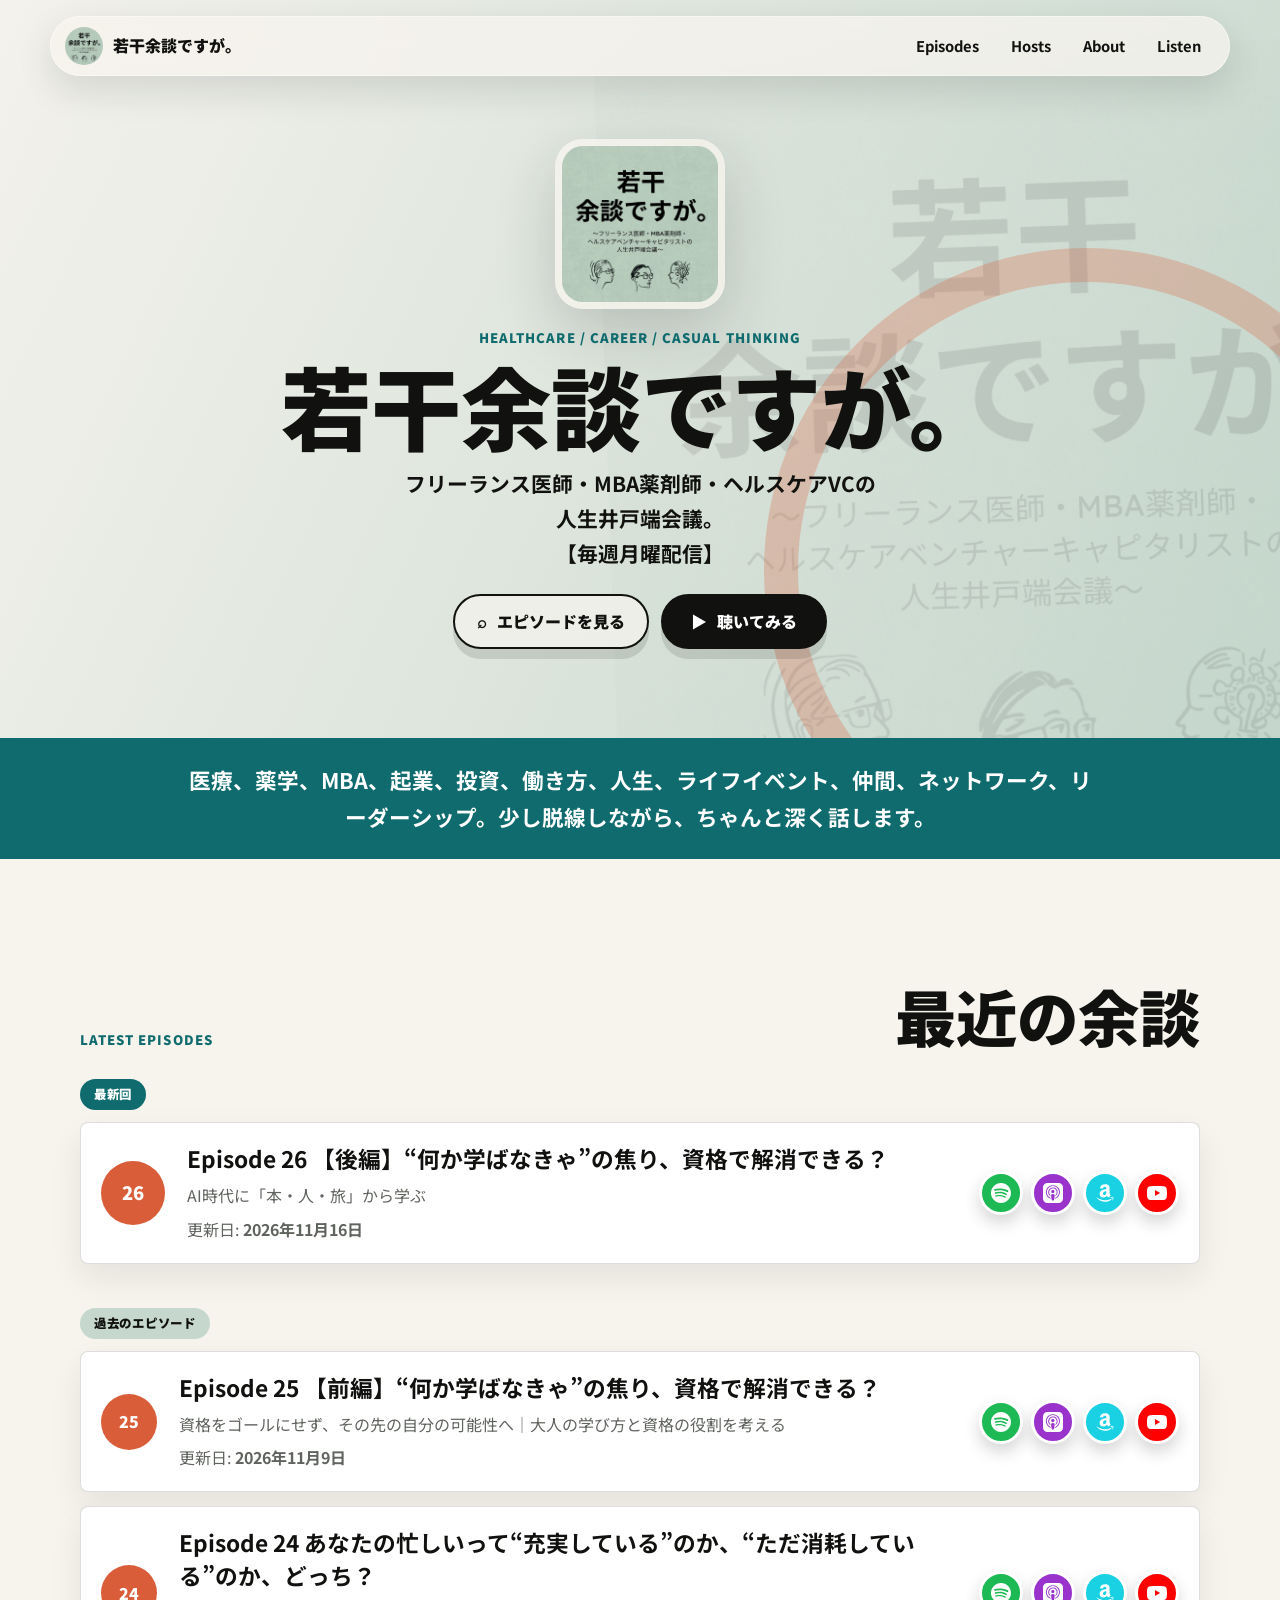
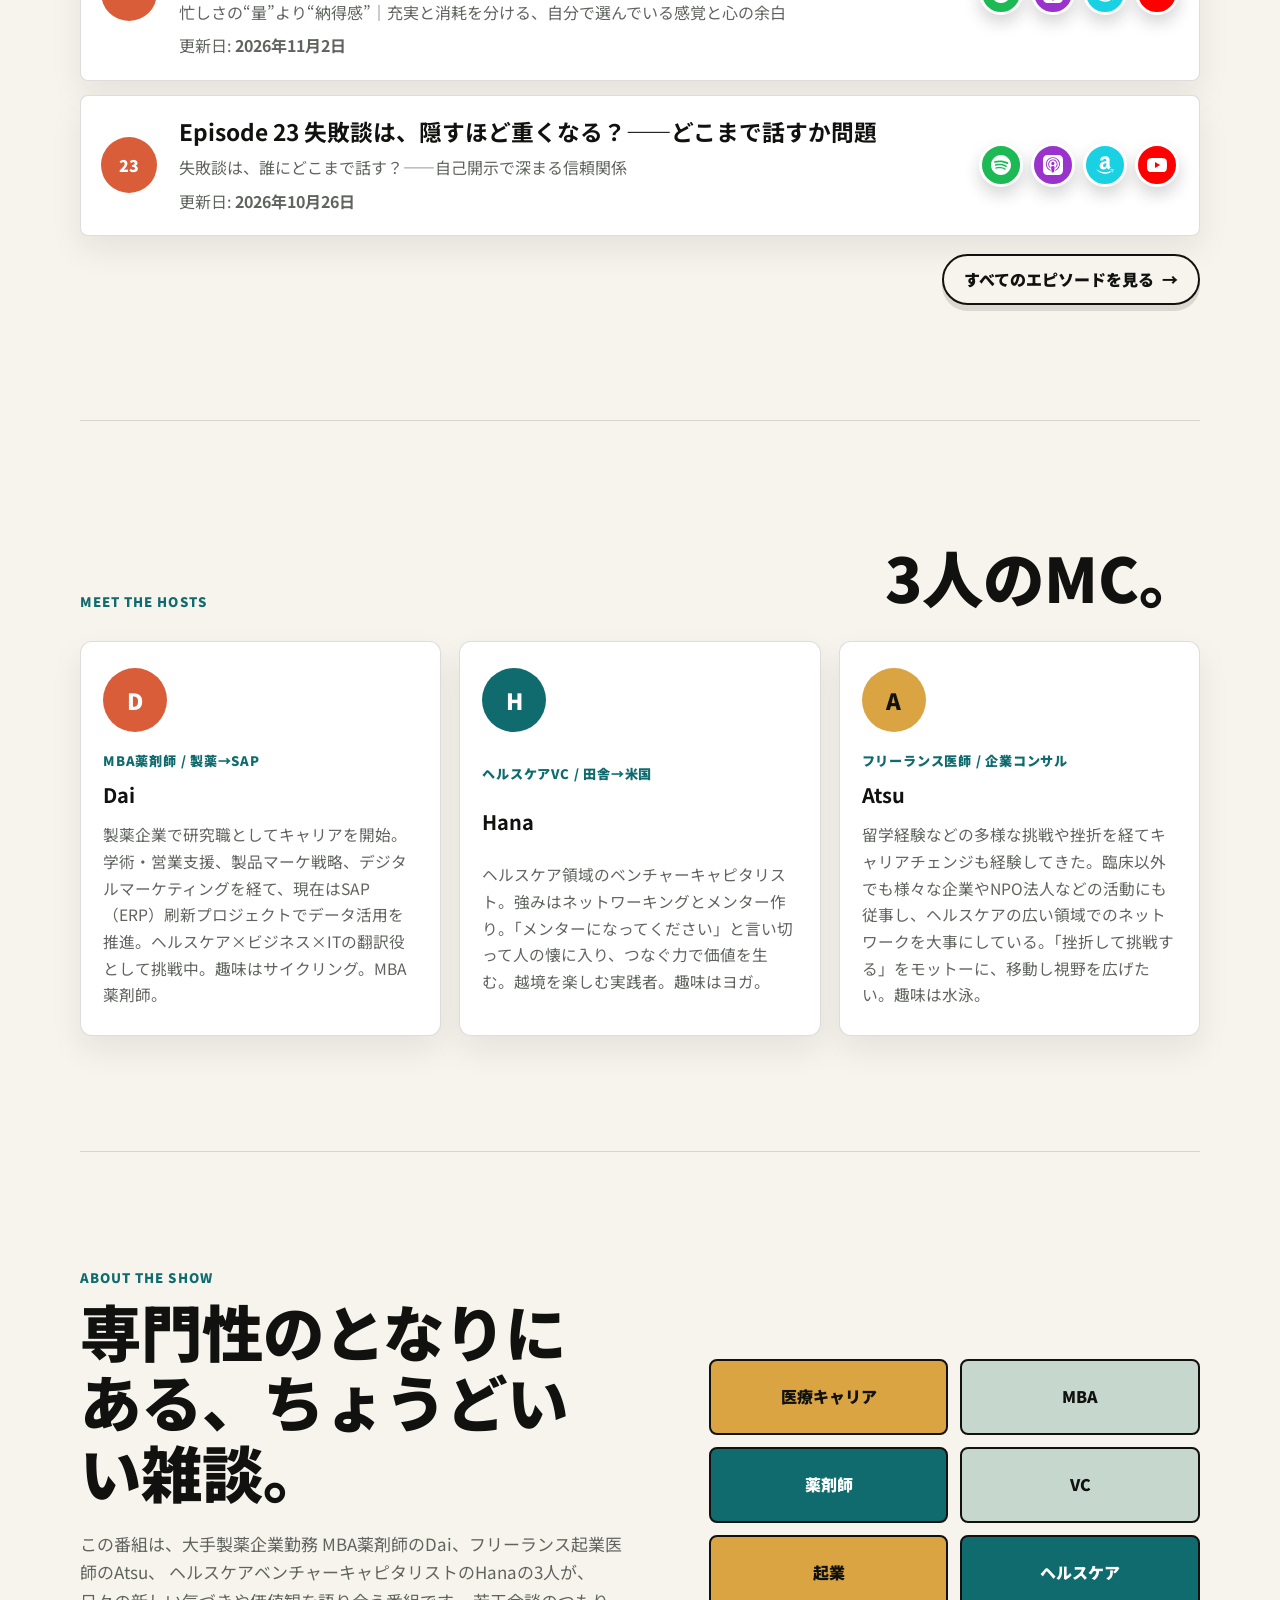
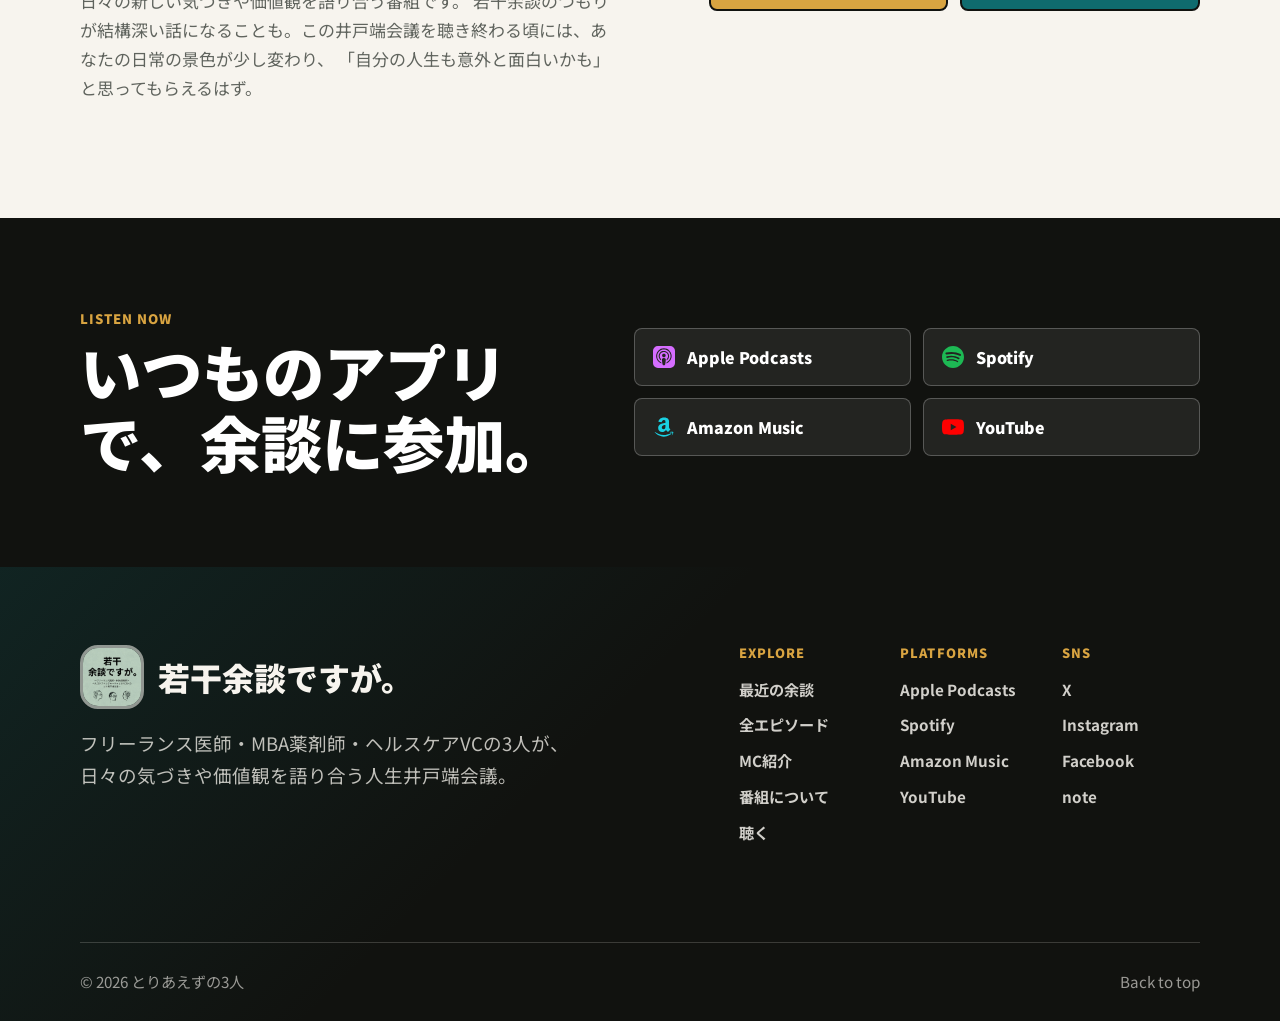
==== commit 6a5831a4: "Add verified Amazon Music link to Episode 26" ====
--- a/index.html
+++ b/index.html
@@ -83,6 +83,9 @@
                 <a class="icon-link apple" href="https://podcasts.apple.com/jp/podcast/id1896831796?i=1000802120498" target="_blank" rel="noopener noreferrer" aria-label="第26回をApple Podcastsで聴く" title="Apple Podcasts">
                   <svg viewBox="0 0 24 24" width="20" height="20" fill="currentColor" aria-hidden="true"><path d="M5.34 0A5.328 5.328 0 000 5.34v13.32A5.328 5.328 0 005.34 24h13.32A5.328 5.328 0 0024 18.66V5.34A5.328 5.328 0 0018.66 0zm6.525 2.568c2.336 0 4.448.902 6.056 2.587 1.224 1.272 1.912 2.619 2.264 4.392.12.59.12 2.2.007 2.864a8.506 8.506 0 01-3.24 5.296c-.608.46-2.096 1.261-2.336 1.261-.088 0-.096-.091-.056-.46.072-.592.144-.715.48-.856.536-.224 1.448-.874 2.008-1.435a7.644 7.644 0 002.008-3.536c.208-.824.184-2.656-.048-3.504-.728-2.696-2.928-4.792-5.624-5.352-.784-.16-2.208-.16-3 0-2.728.56-4.984 2.76-5.672 5.528-.184.752-.184 2.584 0 3.336.456 1.832 1.64 3.512 3.192 4.512.304.2.672.408.824.472.336.144.408.264.472.856.04.36.03.464-.056.464-.056 0-.464-.176-.896-.384l-.04-.03c-2.472-1.216-4.056-3.274-4.632-6.012-.144-.706-.168-2.392-.03-3.04.36-1.74 1.048-3.1 2.192-4.304 1.648-1.737 3.768-2.656 6.128-2.656zm.134 2.81c.409.004.803.04 1.106.106 2.784.62 4.76 3.408 4.376 6.174-.152 1.114-.536 2.03-1.216 2.88-.336.43-1.152 1.15-1.296 1.15-.023 0-.048-.272-.048-.603v-.605l.416-.496c1.568-1.878 1.456-4.502-.256-6.224-.664-.67-1.432-1.064-2.424-1.246-.64-.118-.776-.118-1.448-.008-1.02.167-1.81.562-2.512 1.256-1.72 1.704-1.832 4.342-.264 6.222l.413.496v.608c0 .336-.027.608-.06.608-.03 0-.264-.16-.512-.36l-.034-.011c-.832-.664-1.568-1.842-1.872-2.997-.184-.698-.184-2.024.008-2.72.504-1.878 1.888-3.335 3.808-4.019.41-.145 1.133-.22 1.814-.211zm-.13 2.99c.31 0 .62.06.844.178.488.253.888.745 1.04 1.259.464 1.578-1.208 2.96-2.72 2.254h-.015c-.712-.331-1.096-.956-1.104-1.77 0-.733.408-1.371 1.112-1.745.224-.117.534-.176.844-.176zm-.011 4.728c.988-.004 1.706.349 1.97.97.198.464.124 1.932-.218 4.302-.232 1.656-.36 2.074-.68 2.356-.44.39-1.064.498-1.656.288h-.003c-.716-.257-.87-.605-1.164-2.644-.341-2.37-.416-3.838-.218-4.302.262-.616.974-.966 1.97-.97z"/></svg>
                 </a>
+                <a class="icon-link amazon" href="https://music.amazon.co.jp/podcasts/3bfaa50d-1355-433d-9653-265e757d8921/episodes/744b6450-5302-4003-a22b-5cefc73b0d53/%E3%80%90%E6%AF%8E%E9%80%B1%E6%9C%88%E6%9B%9C%E6%9B%B4%E6%96%B0%E3%80%91%E8%8B%A5%E5%B9%B2%E4%BD%99%E8%AB%87%E3%81%A7%E3%81%99%E3%81%8C%E3%80%82%E3%80%9C%E3%83%95%E3%83%AA%E3%83%BC%E3%83%A9%E3%83%B3%E3%82%B9%E5%8C%BB%E5%B8%AB%E3%83%BBmba%E8%96%AC%E5%89%A4%E5%B8%AB%E3%83%BB%E3%83%98%E3%83%AB%E3%82%B9%E3%82%B1%E3%82%A2vc%E3%81%AE%E4%BA%BA%E7%94%9F%E4%BA%95%E6%88%B8%E7%AB%AF%E4%BC%9A%E8%AD%B0%E3%80%9C-ep26-%E3%80%90%E5%BE%8C%E7%B7%A8%E3%80%91%E2%80%9C%E4%BD%95%E3%81%8B%E5%AD%A6%E3%81%B0%E3%81%AA%E3%81%8D%E3%82%83%E2%80%9D%E3%81%AE%E7%84%A6%E3%82%8A%E3%80%81%E8%B3%87%E6%A0%BC%E3%81%A7%E8%A7%A3%E6%B6%88%E3%81%A7%E3%81%8D%E3%82%8B%EF%BC%9F" target="_blank" rel="noopener noreferrer" aria-label="第26回をAmazon Musicで聴く" title="Amazon Music">
+                  <svg viewBox="0 0 448 512" width="20" height="20" fill="currentColor" aria-hidden="true"><path d="M257.2 162.7c-48.7 1.8-169.5 15.5-169.5 117.5 0 109.5 138.3 114 183.5 43.2 6.5 10.2 35.4 37.5 45.3 46.8l56.8-56S341 288.9 341 261.4V114.3C341 89 316.5 32 228.7 32 140.7 32 94 87 94 136.3l73.5 6.8c16.3-49.5 54.2-49.5 54.2-49.5 40.7-.1 35.5 29.8 35.5 69.1zm0 86.8c0 80-84.2 68-84.2 17.2 0-47.2 50.5-56.7 84.2-57.8v40.6zm136 163.5c-7.7 10-70 67-174.5 67S34.2 408.5 9.7 379c-6.8-7.7 1-11.3 5.5-8.3C88.5 415.2 203 488.5 387.7 401c7.5-3.7 13.3 2 5.5 12zm39.8 2.2c-6.5 15.8-16 26.8-21.2 31-5.5 4.5-9.5 2.7-6.5-3.8s19.3-46.5 12.7-55c-6.5-8.3-37-4.3-48-3.2-10.8 1-13 2-14-.3-2.3-5.7 21.7-15.5 37.5-17.5 15.7-1.8 41-.8 46 5.7 3.7 5.1 0 27.1-6.5 43.1z"/></svg>
+                </a>
                 <a class="icon-link youtube" href="https://www.youtube.com/watch?v=Dg6-Ve5otGs" target="_blank" rel="noopener noreferrer" aria-label="第26回をYouTubeで観る" title="YouTube">
                   <svg viewBox="0 0 24 24" width="20" height="20" fill="currentColor" aria-hidden="true"><path d="M23.498 6.186a3.016 3.016 0 0 0-2.122-2.136C19.505 3.545 12 3.545 12 3.545s-7.505 0-9.377.505A3.017 3.017 0 0 0 .502 6.186C0 8.07 0 12 0 12s0 3.93.502 5.814a3.016 3.016 0 0 0 2.122 2.136c1.871.505 9.376.505 9.376.505s7.505 0 9.377-.505a3.015 3.015 0 0 0 2.122-2.136C24 15.93 24 12 24 12s0-3.93-.502-5.814zM9.545 15.568V8.432L15.818 12l-6.273 3.568z"/></svg>
                 </a>
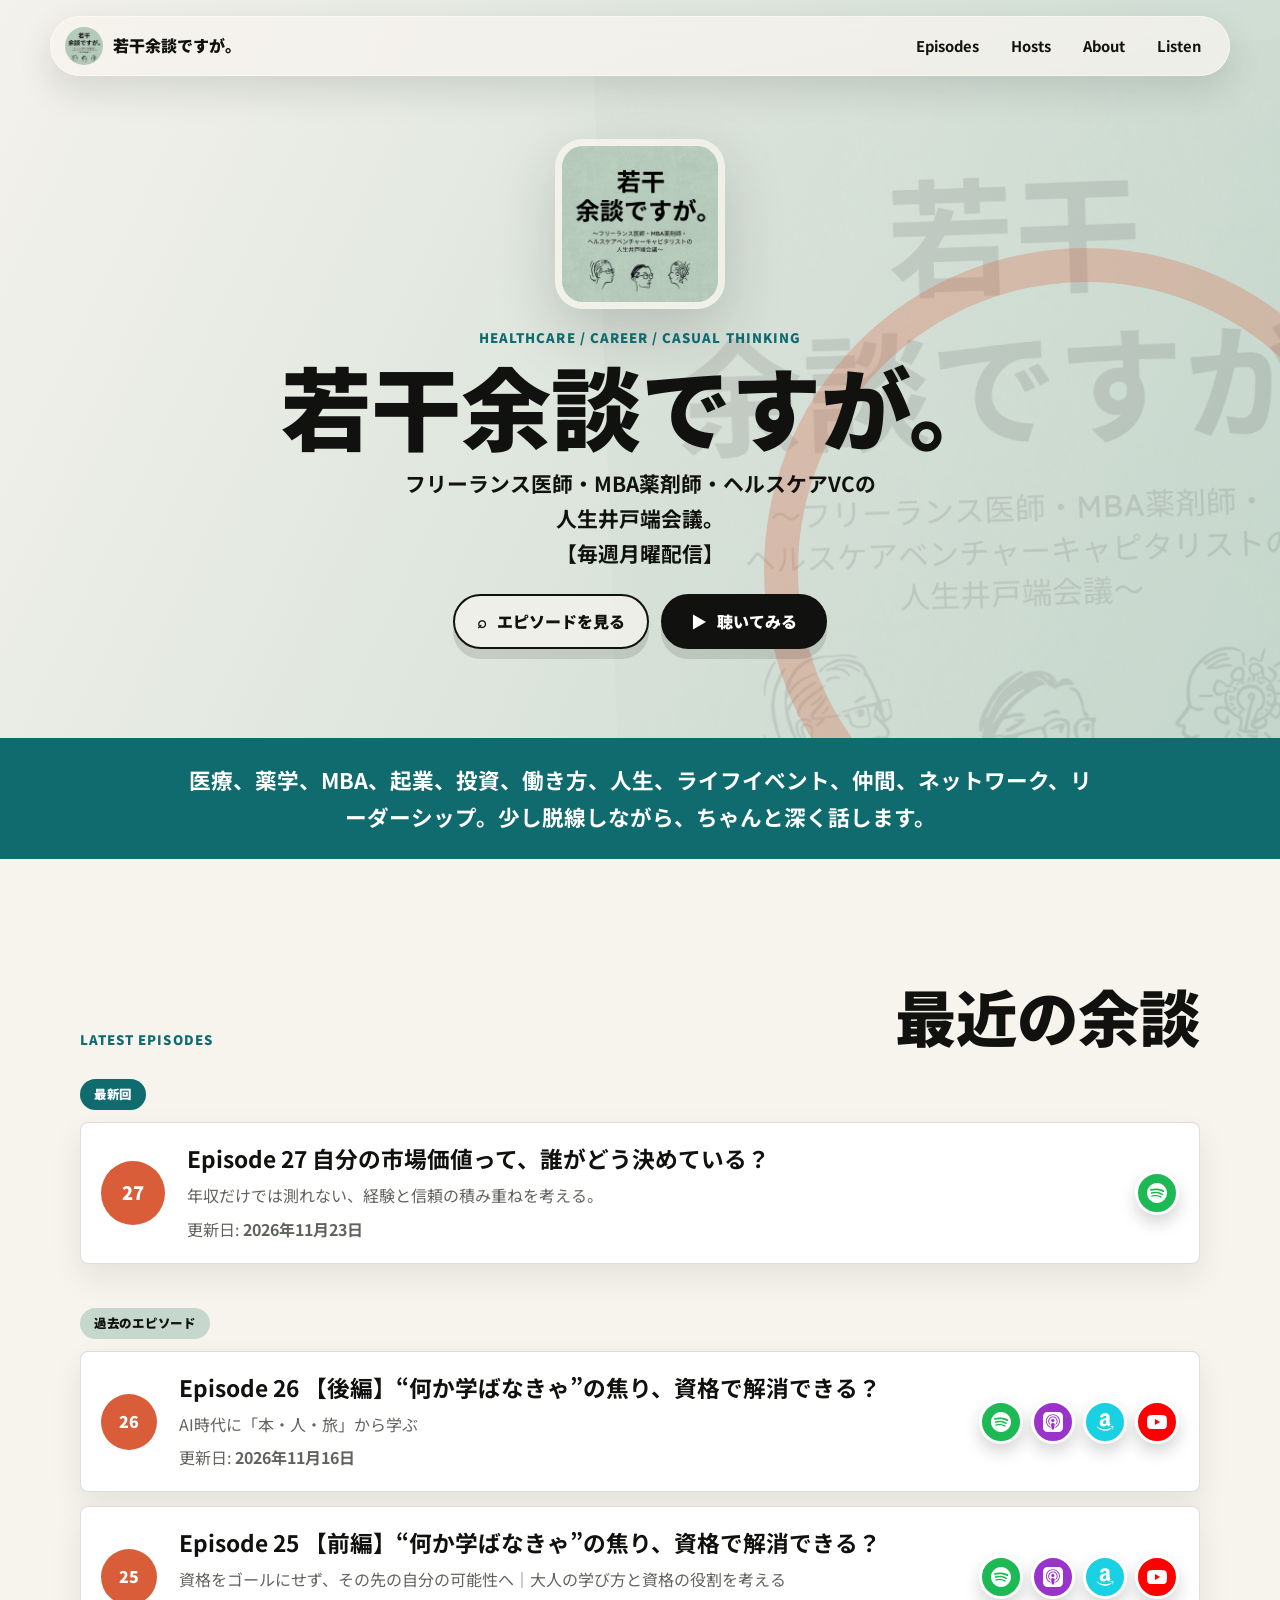
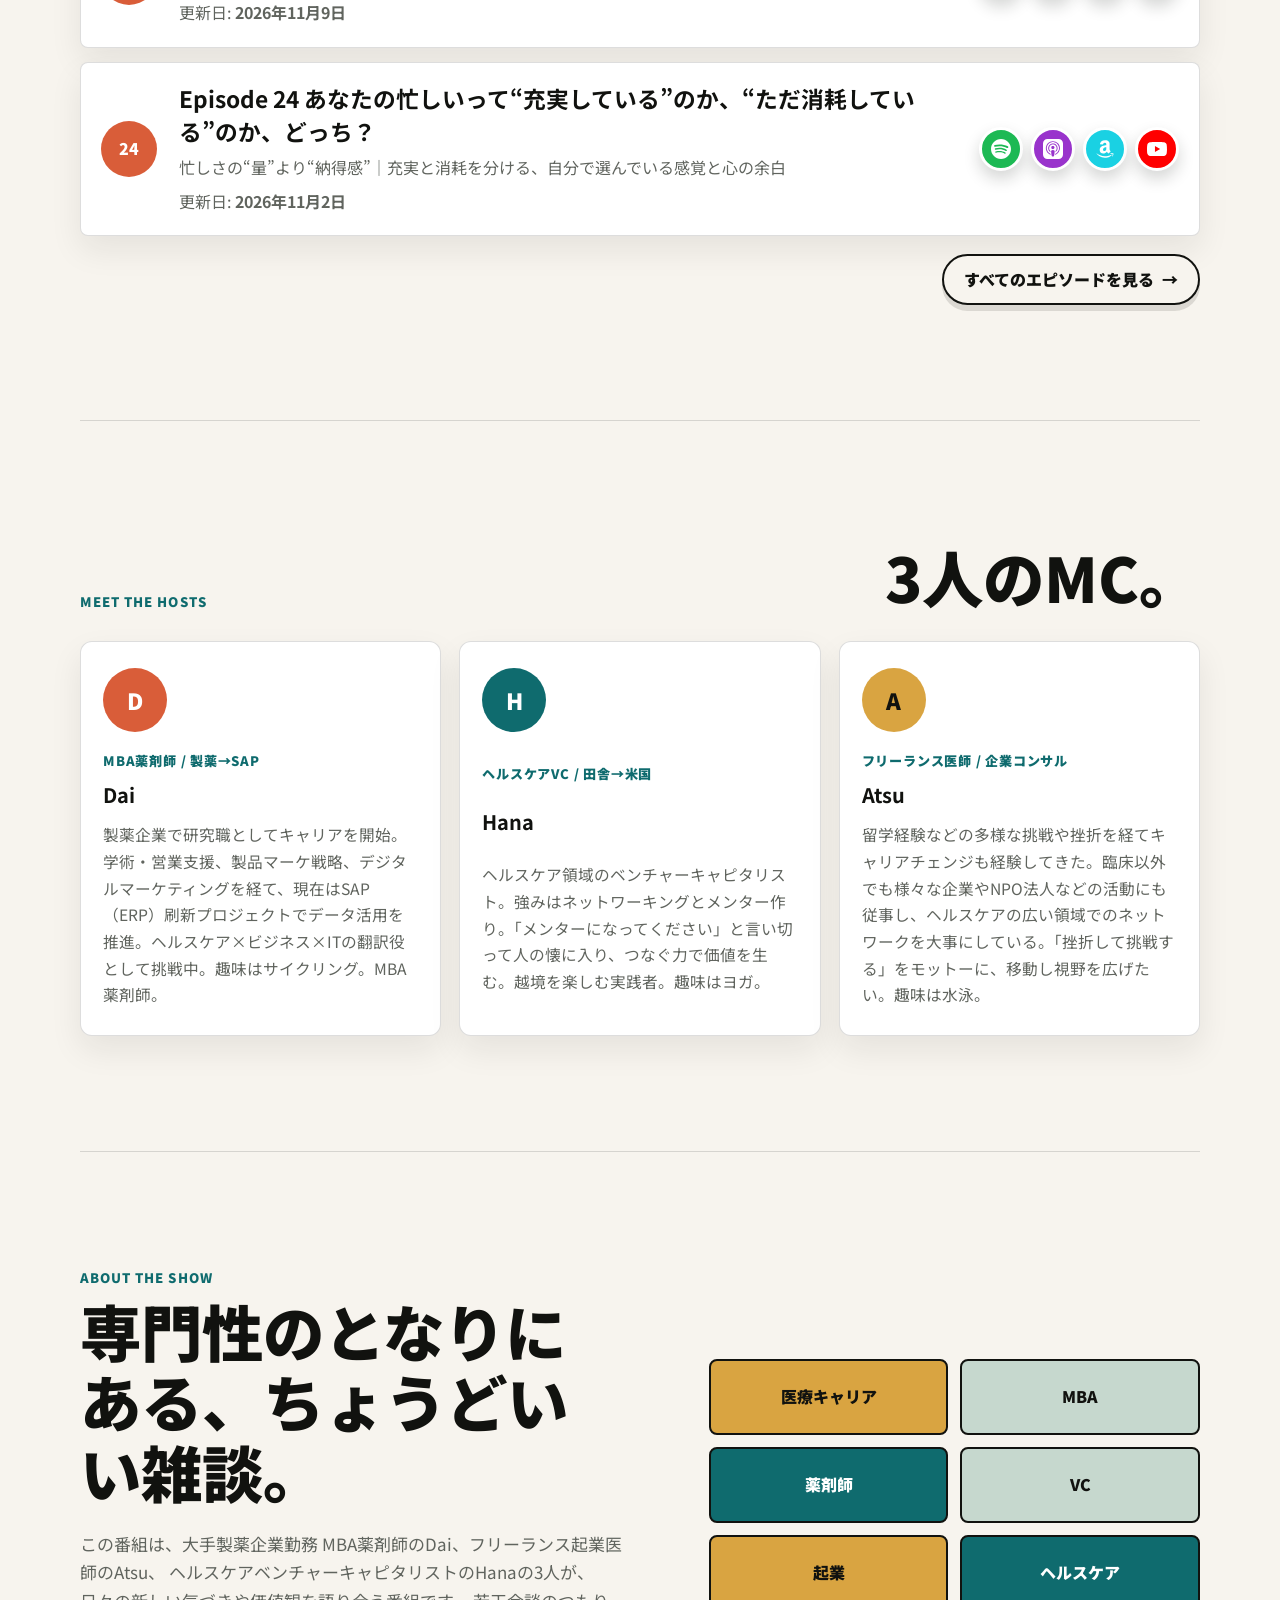
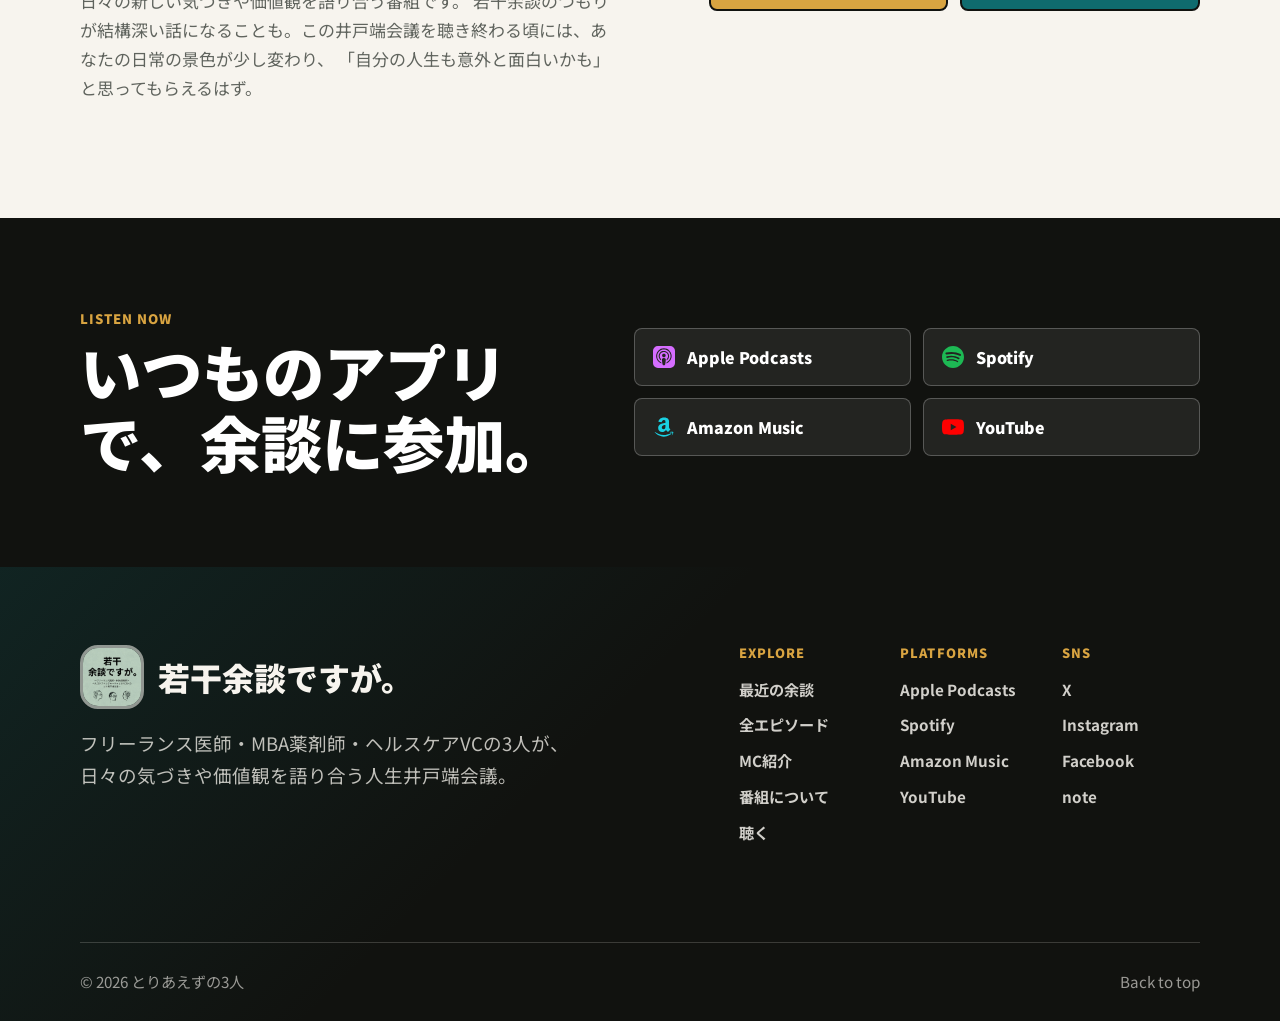
==== commit 31a0581b: "Publish Episode 27 to landing page and episode archive" ====
--- a/index.html
+++ b/index.html
@@ -70,24 +70,15 @@
           <div class="episode-group">
             <p class="episode-group-label">最新回</p>
             <article class="episode-card episode-featured">
-              <div class="episode-number">26</div>
-              <div>
-                <h3><a href="https://open.spotify.com/episode/6DwOPSthlSH7TmTdUNlR1l" target="_blank" rel="noopener noreferrer">Episode 26 【後編】“何か学ばなきゃ”の焦り、資格で解消できる？</a></h3>
-                <p>AI時代に「本・人・旅」から学ぶ</p>
-                <p>更新日: <strong>2026年11月16日</strong></p>
-              </div>
-              <div class="episode-links" aria-label="第26回を聴く">
-                <a class="icon-link spotify" href="https://open.spotify.com/episode/6DwOPSthlSH7TmTdUNlR1l" target="_blank" rel="noopener noreferrer" aria-label="第26回をSpotifyで聴く" title="Spotify">
-                  <svg viewBox="0 0 24 24" width="20" height="20" fill="currentColor" aria-hidden="true"><path d="M12 0C5.4 0 0 5.4 0 12s5.4 12 12 12 12-5.4 12-12S18.66 0 12 0zm5.521 17.34c-.24.359-.66.48-1.021.24-2.82-1.74-6.36-2.101-10.561-1.141-.418.122-.779-.179-.899-.539-.12-.421.18-.78.54-.9 4.56-1.021 8.52-.6 11.64 1.32.42.18.479.659.301 1.02zm1.44-3.3c-.301.42-.841.6-1.262.3-3.239-1.98-8.159-2.58-11.939-1.38-.479.12-1.02-.12-1.14-.6-.12-.48.12-1.021.6-1.141C9.6 9.9 15 10.561 18.72 12.84c.361.181.54.78.241 1.2zm.12-3.36C15.24 8.4 8.82 8.16 5.16 9.301c-.6.179-1.2-.181-1.38-.721-.18-.601.18-1.2.72-1.381 4.26-1.26 11.28-1.02 15.721 1.621.539.3.719 1.02.419 1.56-.299.421-1.02.599-1.559.3z"/></svg>
-                </a>
-                <a class="icon-link apple" href="https://podcasts.apple.com/jp/podcast/id1896831796?i=1000802120498" target="_blank" rel="noopener noreferrer" aria-label="第26回をApple Podcastsで聴く" title="Apple Podcasts">
-                  <svg viewBox="0 0 24 24" width="20" height="20" fill="currentColor" aria-hidden="true"><path d="M5.34 0A5.328 5.328 0 000 5.34v13.32A5.328 5.328 0 005.34 24h13.32A5.328 5.328 0 0024 18.66V5.34A5.328 5.328 0 0018.66 0zm6.525 2.568c2.336 0 4.448.902 6.056 2.587 1.224 1.272 1.912 2.619 2.264 4.392.12.59.12 2.2.007 2.864a8.506 8.506 0 01-3.24 5.296c-.608.46-2.096 1.261-2.336 1.261-.088 0-.096-.091-.056-.46.072-.592.144-.715.48-.856.536-.224 1.448-.874 2.008-1.435a7.644 7.644 0 002.008-3.536c.208-.824.184-2.656-.048-3.504-.728-2.696-2.928-4.792-5.624-5.352-.784-.16-2.208-.16-3 0-2.728.56-4.984 2.76-5.672 5.528-.184.752-.184 2.584 0 3.336.456 1.832 1.64 3.512 3.192 4.512.304.2.672.408.824.472.336.144.408.264.472.856.04.36.03.464-.056.464-.056 0-.464-.176-.896-.384l-.04-.03c-2.472-1.216-4.056-3.274-4.632-6.012-.144-.706-.168-2.392-.03-3.04.36-1.74 1.048-3.1 2.192-4.304 1.648-1.737 3.768-2.656 6.128-2.656zm.134 2.81c.409.004.803.04 1.106.106 2.784.62 4.76 3.408 4.376 6.174-.152 1.114-.536 2.03-1.216 2.88-.336.43-1.152 1.15-1.296 1.15-.023 0-.048-.272-.048-.603v-.605l.416-.496c1.568-1.878 1.456-4.502-.256-6.224-.664-.67-1.432-1.064-2.424-1.246-.64-.118-.776-.118-1.448-.008-1.02.167-1.81.562-2.512 1.256-1.72 1.704-1.832 4.342-.264 6.222l.413.496v.608c0 .336-.027.608-.06.608-.03 0-.264-.16-.512-.36l-.034-.011c-.832-.664-1.568-1.842-1.872-2.997-.184-.698-.184-2.024.008-2.72.504-1.878 1.888-3.335 3.808-4.019.41-.145 1.133-.22 1.814-.211zm-.13 2.99c.31 0 .62.06.844.178.488.253.888.745 1.04 1.259.464 1.578-1.208 2.96-2.72 2.254h-.015c-.712-.331-1.096-.956-1.104-1.77 0-.733.408-1.371 1.112-1.745.224-.117.534-.176.844-.176zm-.011 4.728c.988-.004 1.706.349 1.97.97.198.464.124 1.932-.218 4.302-.232 1.656-.36 2.074-.68 2.356-.44.39-1.064.498-1.656.288h-.003c-.716-.257-.87-.605-1.164-2.644-.341-2.37-.416-3.838-.218-4.302.262-.616.974-.966 1.97-.97z"/></svg>
-                </a>
-                <a class="icon-link amazon" href="https://music.amazon.co.jp/podcasts/3bfaa50d-1355-433d-9653-265e757d8921/episodes/744b6450-5302-4003-a22b-5cefc73b0d53/%E3%80%90%E6%AF%8E%E9%80%B1%E6%9C%88%E6%9B%9C%E6%9B%B4%E6%96%B0%E3%80%91%E8%8B%A5%E5%B9%B2%E4%BD%99%E8%AB%87%E3%81%A7%E3%81%99%E3%81%8C%E3%80%82%E3%80%9C%E3%83%95%E3%83%AA%E3%83%BC%E3%83%A9%E3%83%B3%E3%82%B9%E5%8C%BB%E5%B8%AB%E3%83%BBmba%E8%96%AC%E5%89%A4%E5%B8%AB%E3%83%BB%E3%83%98%E3%83%AB%E3%82%B9%E3%82%B1%E3%82%A2vc%E3%81%AE%E4%BA%BA%E7%94%9F%E4%BA%95%E6%88%B8%E7%AB%AF%E4%BC%9A%E8%AD%B0%E3%80%9C-ep26-%E3%80%90%E5%BE%8C%E7%B7%A8%E3%80%91%E2%80%9C%E4%BD%95%E3%81%8B%E5%AD%A6%E3%81%B0%E3%81%AA%E3%81%8D%E3%82%83%E2%80%9D%E3%81%AE%E7%84%A6%E3%82%8A%E3%80%81%E8%B3%87%E6%A0%BC%E3%81%A7%E8%A7%A3%E6%B6%88%E3%81%A7%E3%81%8D%E3%82%8B%EF%BC%9F" target="_blank" rel="noopener noreferrer" aria-label="第26回をAmazon Musicで聴く" title="Amazon Music">
-                  <svg viewBox="0 0 448 512" width="20" height="20" fill="currentColor" aria-hidden="true"><path d="M257.2 162.7c-48.7 1.8-169.5 15.5-169.5 117.5 0 109.5 138.3 114 183.5 43.2 6.5 10.2 35.4 37.5 45.3 46.8l56.8-56S341 288.9 341 261.4V114.3C341 89 316.5 32 228.7 32 140.7 32 94 87 94 136.3l73.5 6.8c16.3-49.5 54.2-49.5 54.2-49.5 40.7-.1 35.5 29.8 35.5 69.1zm0 86.8c0 80-84.2 68-84.2 17.2 0-47.2 50.5-56.7 84.2-57.8v40.6zm136 163.5c-7.7 10-70 67-174.5 67S34.2 408.5 9.7 379c-6.8-7.7 1-11.3 5.5-8.3C88.5 415.2 203 488.5 387.7 401c7.5-3.7 13.3 2 5.5 12zm39.8 2.2c-6.5 15.8-16 26.8-21.2 31-5.5 4.5-9.5 2.7-6.5-3.8s19.3-46.5 12.7-55c-6.5-8.3-37-4.3-48-3.2-10.8 1-13 2-14-.3-2.3-5.7 21.7-15.5 37.5-17.5 15.7-1.8 41-.8 46 5.7 3.7 5.1 0 27.1-6.5 43.1z"/></svg>
-                </a>
-                <a class="icon-link youtube" href="https://www.youtube.com/watch?v=Dg6-Ve5otGs" target="_blank" rel="noopener noreferrer" aria-label="第26回をYouTubeで観る" title="YouTube">
-                  <svg viewBox="0 0 24 24" width="20" height="20" fill="currentColor" aria-hidden="true"><path d="M23.498 6.186a3.016 3.016 0 0 0-2.122-2.136C19.505 3.545 12 3.545 12 3.545s-7.505 0-9.377.505A3.017 3.017 0 0 0 .502 6.186C0 8.07 0 12 0 12s0 3.93.502 5.814a3.016 3.016 0 0 0 2.122 2.136c1.871.505 9.376.505 9.376.505s7.505 0 9.377-.505a3.015 3.015 0 0 0 2.122-2.136C24 15.93 24 12 24 12s0-3.93-.502-5.814zM9.545 15.568V8.432L15.818 12l-6.273 3.568z"/></svg>
+              <div class="episode-number">27</div>
+              <div>
+                <h3><a href="https://open.spotify.com/episode/3FePBK3z2vxC9fwVdPk7Jh" target="_blank" rel="noopener noreferrer">Episode 27 自分の市場価値って、誰がどう決めている？</a></h3>
+                <p>年収だけでは測れない、経験と信頼の積み重ねを考える。</p>
+                <p>更新日: <strong>2026年11月23日</strong></p>
+              </div>
+              <div class="episode-links" aria-label="第27回を聴く">
+                <a class="icon-link spotify" href="https://open.spotify.com/episode/3FePBK3z2vxC9fwVdPk7Jh" target="_blank" rel="noopener noreferrer" aria-label="第27回をSpotifyで聴く" title="Spotify">
+                  <svg viewBox="0 0 24 24" width="20" height="20" fill="currentColor" aria-hidden="true"><path d="M12 0C5.4 0 0 5.4 0 12s5.4 12 12 12 12-5.4 12-12S18.66 0 12 0zm5.521 17.34c-.24.359-.66.48-1.021.24-2.82-1.74-6.36-2.101-10.561-1.141-.418.122-.779-.179-.899-.539-.12-.421.18-.78.54-.9 4.56-1.021 8.52-.6 11.64 1.32.42.18.479.659.301 1.02zm1.44-3.3c-.301.42-.841.6-1.262.3-3.239-1.98-8.159-2.58-11.939-1.38-.479.12-1.02-.12-1.14-.6-.12-.48.12-1.021.6-1.141C9.6 9.9 15 10.561 18.72 12.84c.361.181.54.78.241 1.2zm.12-3.36C15.24 8.4 8.82 8.16 5.16 9.301c-.6.179-1.2-.181-1.38-.721-.18-.601.18-1.2.72-1.381 4.26-1.26 11.28-1.02 15.721 1.621.539.3.719 1.02.419 1.56-.299.421-1.02.599-1.559.3z"/></svg>
                 </a>
               </div>
             </article>
@@ -97,6 +88,28 @@
             <!-- 最新の過去エピソードを最大3件まで表示。それ以前は episodes.html に集約 -->
             <div class="episode-list">
               <article class="episode-card">
+              <div class="episode-number">26</div>
+              <div>
+                <h3><a href="https://open.spotify.com/episode/6DwOPSthlSH7TmTdUNlR1l" target="_blank" rel="noopener noreferrer">Episode 26 【後編】“何か学ばなきゃ”の焦り、資格で解消できる？</a></h3>
+                <p>AI時代に「本・人・旅」から学ぶ</p>
+                <p>更新日: <strong>2026年11月16日</strong></p>
+              </div>
+              <div class="episode-links" aria-label="第26回を聴く">
+                <a class="icon-link spotify" href="https://open.spotify.com/episode/6DwOPSthlSH7TmTdUNlR1l" target="_blank" rel="noopener noreferrer" aria-label="第26回をSpotifyで聴く" title="Spotify">
+                  <svg viewBox="0 0 24 24" width="20" height="20" fill="currentColor" aria-hidden="true"><path d="M12 0C5.4 0 0 5.4 0 12s5.4 12 12 12 12-5.4 12-12S18.66 0 12 0zm5.521 17.34c-.24.359-.66.48-1.021.24-2.82-1.74-6.36-2.101-10.561-1.141-.418.122-.779-.179-.899-.539-.12-.421.18-.78.54-.9 4.56-1.021 8.52-.6 11.64 1.32.42.18.479.659.301 1.02zm1.44-3.3c-.301.42-.841.6-1.262.3-3.239-1.98-8.159-2.58-11.939-1.38-.479.12-1.02-.12-1.14-.6-.12-.48.12-1.021.6-1.141C9.6 9.9 15 10.561 18.72 12.84c.361.181.54.78.241 1.2zm.12-3.36C15.24 8.4 8.82 8.16 5.16 9.301c-.6.179-1.2-.181-1.38-.721-.18-.601.18-1.2.72-1.381 4.26-1.26 11.28-1.02 15.721 1.621.539.3.719 1.02.419 1.56-.299.421-1.02.599-1.559.3z"/></svg>
+                </a>
+                <a class="icon-link apple" href="https://podcasts.apple.com/jp/podcast/id1896831796?i=1000802120498" target="_blank" rel="noopener noreferrer" aria-label="第26回をApple Podcastsで聴く" title="Apple Podcasts">
+                  <svg viewBox="0 0 24 24" width="20" height="20" fill="currentColor" aria-hidden="true"><path d="M5.34 0A5.328 5.328 0 000 5.34v13.32A5.328 5.328 0 005.34 24h13.32A5.328 5.328 0 0024 18.66V5.34A5.328 5.328 0 0018.66 0zm6.525 2.568c2.336 0 4.448.902 6.056 2.587 1.224 1.272 1.912 2.619 2.264 4.392.12.59.12 2.2.007 2.864a8.506 8.506 0 01-3.24 5.296c-.608.46-2.096 1.261-2.336 1.261-.088 0-.096-.091-.056-.46.072-.592.144-.715.48-.856.536-.224 1.448-.874 2.008-1.435a7.644 7.644 0 002.008-3.536c.208-.824.184-2.656-.048-3.504-.728-2.696-2.928-4.792-5.624-5.352-.784-.16-2.208-.16-3 0-2.728.56-4.984 2.76-5.672 5.528-.184.752-.184 2.584 0 3.336.456 1.832 1.64 3.512 3.192 4.512.304.2.672.408.824.472.336.144.408.264.472.856.04.36.03.464-.056.464-.056 0-.464-.176-.896-.384l-.04-.03c-2.472-1.216-4.056-3.274-4.632-6.012-.144-.706-.168-2.392-.03-3.04.36-1.74 1.048-3.1 2.192-4.304 1.648-1.737 3.768-2.656 6.128-2.656zm.134 2.81c.409.004.803.04 1.106.106 2.784.62 4.76 3.408 4.376 6.174-.152 1.114-.536 2.03-1.216 2.88-.336.43-1.152 1.15-1.296 1.15-.023 0-.048-.272-.048-.603v-.605l.416-.496c1.568-1.878 1.456-4.502-.256-6.224-.664-.67-1.432-1.064-2.424-1.246-.64-.118-.776-.118-1.448-.008-1.02.167-1.81.562-2.512 1.256-1.72 1.704-1.832 4.342-.264 6.222l.413.496v.608c0 .336-.027.608-.06.608-.03 0-.264-.16-.512-.36l-.034-.011c-.832-.664-1.568-1.842-1.872-2.997-.184-.698-.184-2.024.008-2.72.504-1.878 1.888-3.335 3.808-4.019.41-.145 1.133-.22 1.814-.211zm-.13 2.99c.31 0 .62.06.844.178.488.253.888.745 1.04 1.259.464 1.578-1.208 2.96-2.72 2.254h-.015c-.712-.331-1.096-.956-1.104-1.77 0-.733.408-1.371 1.112-1.745.224-.117.534-.176.844-.176zm-.011 4.728c.988-.004 1.706.349 1.97.97.198.464.124 1.932-.218 4.302-.232 1.656-.36 2.074-.68 2.356-.44.39-1.064.498-1.656.288h-.003c-.716-.257-.87-.605-1.164-2.644-.341-2.37-.416-3.838-.218-4.302.262-.616.974-.966 1.97-.97z"/></svg>
+                </a>
+                <a class="icon-link amazon" href="https://music.amazon.co.jp/podcasts/3bfaa50d-1355-433d-9653-265e757d8921/episodes/744b6450-5302-4003-a22b-5cefc73b0d53/%E3%80%90%E6%AF%8E%E9%80%B1%E6%9C%88%E6%9B%9C%E6%9B%B4%E6%96%B0%E3%80%91%E8%8B%A5%E5%B9%B2%E4%BD%99%E8%AB%87%E3%81%A7%E3%81%99%E3%81%8C%E3%80%82%E3%80%9C%E3%83%95%E3%83%AA%E3%83%BC%E3%83%A9%E3%83%B3%E3%82%B9%E5%8C%BB%E5%B8%AB%E3%83%BBmba%E8%96%AC%E5%89%A4%E5%B8%AB%E3%83%BB%E3%83%98%E3%83%AB%E3%82%B9%E3%82%B1%E3%82%A2vc%E3%81%AE%E4%BA%BA%E7%94%9F%E4%BA%95%E6%88%B8%E7%AB%AF%E4%BC%9A%E8%AD%B0%E3%80%9C-ep26-%E3%80%90%E5%BE%8C%E7%B7%A8%E3%80%91%E2%80%9C%E4%BD%95%E3%81%8B%E5%AD%A6%E3%81%B0%E3%81%AA%E3%81%8D%E3%82%83%E2%80%9D%E3%81%AE%E7%84%A6%E3%82%8A%E3%80%81%E8%B3%87%E6%A0%BC%E3%81%A7%E8%A7%A3%E6%B6%88%E3%81%A7%E3%81%8D%E3%82%8B%EF%BC%9F" target="_blank" rel="noopener noreferrer" aria-label="第26回をAmazon Musicで聴く" title="Amazon Music">
+                  <svg viewBox="0 0 448 512" width="20" height="20" fill="currentColor" aria-hidden="true"><path d="M257.2 162.7c-48.7 1.8-169.5 15.5-169.5 117.5 0 109.5 138.3 114 183.5 43.2 6.5 10.2 35.4 37.5 45.3 46.8l56.8-56S341 288.9 341 261.4V114.3C341 89 316.5 32 228.7 32 140.7 32 94 87 94 136.3l73.5 6.8c16.3-49.5 54.2-49.5 54.2-49.5 40.7-.1 35.5 29.8 35.5 69.1zm0 86.8c0 80-84.2 68-84.2 17.2 0-47.2 50.5-56.7 84.2-57.8v40.6zm136 163.5c-7.7 10-70 67-174.5 67S34.2 408.5 9.7 379c-6.8-7.7 1-11.3 5.5-8.3C88.5 415.2 203 488.5 387.7 401c7.5-3.7 13.3 2 5.5 12zm39.8 2.2c-6.5 15.8-16 26.8-21.2 31-5.5 4.5-9.5 2.7-6.5-3.8s19.3-46.5 12.7-55c-6.5-8.3-37-4.3-48-3.2-10.8 1-13 2-14-.3-2.3-5.7 21.7-15.5 37.5-17.5 15.7-1.8 41-.8 46 5.7 3.7 5.1 0 27.1-6.5 43.1z"/></svg>
+                </a>
+                <a class="icon-link youtube" href="https://www.youtube.com/watch?v=Dg6-Ve5otGs" target="_blank" rel="noopener noreferrer" aria-label="第26回をYouTubeで観る" title="YouTube">
+                  <svg viewBox="0 0 24 24" width="20" height="20" fill="currentColor" aria-hidden="true"><path d="M23.498 6.186a3.016 3.016 0 0 0-2.122-2.136C19.505 3.545 12 3.545 12 3.545s-7.505 0-9.377.505A3.017 3.017 0 0 0 .502 6.186C0 8.07 0 12 0 12s0 3.93.502 5.814a3.016 3.016 0 0 0 2.122 2.136c1.871.505 9.376.505 9.376.505s7.505 0 9.377-.505a3.015 3.015 0 0 0 2.122-2.136C24 15.93 24 12 24 12s0-3.93-.502-5.814zM9.545 15.568V8.432L15.818 12l-6.273 3.568z"/></svg>
+                </a>
+              </div>
+            </article>
+              <article class="episode-card">
               <div class="episode-number">25</div>
               <div>
                 <h3><a href="https://open.spotify.com/episode/7MfqqxPtfT8niq92hk6iGO" target="_blank" rel="noopener noreferrer">Episode 25 【前編】“何か学ばなきゃ”の焦り、資格で解消できる？</a></h3>
@@ -140,30 +153,6 @@
                 </a>
               </div>
             </article>
-<article class="episode-card">
-              <div class="episode-number">23</div>
-              <div>
-                <h3><a href="https://open.spotify.com/episode/3sTHPKTmAV0A2mImviuyJv" target="_blank" rel="noopener noreferrer">Episode 23 失敗談は、隠すほど重くなる？——どこまで話すか問題</a></h3>
-                <p>失敗談は、誰にどこまで話す？——自己開示で深まる信頼関係</p>
-                <p>更新日: <strong>2026年10月26日</strong></p>
-              </div>
-              <div class="episode-links" aria-label="第23回を聴く">
-                <a class="icon-link spotify" href="https://open.spotify.com/episode/3sTHPKTmAV0A2mImviuyJv" target="_blank" rel="noopener noreferrer" aria-label="第23回をSpotifyで聴く" title="Spotify">
-                  <svg viewBox="0 0 24 24" width="20" height="20" fill="currentColor" aria-hidden="true"><path d="M12 0C5.4 0 0 5.4 0 12s5.4 12 12 12 12-5.4 12-12S18.66 0 12 0zm5.521 17.34c-.24.359-.66.48-1.021.24-2.82-1.74-6.36-2.101-10.561-1.141-.418.122-.779-.179-.899-.539-.12-.421.18-.78.54-.9 4.56-1.021 8.52-.6 11.64 1.32.42.18.479.659.301 1.02zm1.44-3.3c-.301.42-.841.6-1.262.3-3.239-1.98-8.159-2.58-11.939-1.38-.479.12-1.02-.12-1.14-.6-.12-.48.12-1.021.6-1.141C9.6 9.9 15 10.561 18.72 12.84c.361.181.54.78.241 1.2zm.12-3.36C15.24 8.4 8.82 8.16 5.16 9.301c-.6.179-1.2-.181-1.38-.721-.18-.601.18-1.2.72-1.381 4.26-1.26 11.28-1.02 15.721 1.621.539.3.719 1.02.419 1.56-.299.421-1.02.599-1.559.3z"/></svg>
-                </a>
-                <a class="icon-link apple" href="https://podcasts.apple.com/jp/podcast/ep23-%E5%A4%B1%E6%95%97%E8%AB%87%E3%81%AF-%E9%9A%A0%E3%81%99%E3%81%BB%E3%81%A9%E9%87%8D%E3%81%8F%E3%81%AA%E3%82%8B-%E3%81%A9%E3%81%93%E3%81%BE%E3%81%A7%E8%A9%B1%E3%81%99%E3%81%8B%E5%95%8F%E9%A1%8C/id1896831796?i=1000798062813" target="_blank" rel="noopener noreferrer" aria-label="第23回をApple Podcastsで聴く" title="Apple Podcasts">
-                  <svg viewBox="0 0 24 24" width="20" height="20" fill="currentColor" aria-hidden="true"><path d="M5.34 0A5.328 5.328 0 000 5.34v13.32A5.328 5.328 0 005.34 24h13.32A5.328 5.328 0 0024 18.66V5.34A5.328 5.328 0 0018.66 0zm6.525 2.568c2.336 0 4.448.902 6.056 2.587 1.224 1.272 1.912 2.619 2.264 4.392.12.59.12 2.2.007 2.864a8.506 8.506 0 01-3.24 5.296c-.608.46-2.096 1.261-2.336 1.261-.088 0-.096-.091-.056-.46.072-.592.144-.715.48-.856.536-.224 1.448-.874 2.008-1.435a7.644 7.644 0 002.008-3.536c.208-.824.184-2.656-.048-3.504-.728-2.696-2.928-4.792-5.624-5.352-.784-.16-2.208-.16-3 0-2.728.56-4.984 2.76-5.672 5.528-.184.752-.184 2.584 0 3.336.456 1.832 1.64 3.512 3.192 4.512.304.2.672.408.824.472.336.144.408.264.472.856.04.36.03.464-.056.464-.056 0-.464-.176-.896-.384l-.04-.03c-2.472-1.216-4.056-3.274-4.632-6.012-.144-.706-.168-2.392-.03-3.04.36-1.74 1.048-3.1 2.192-4.304 1.648-1.737 3.768-2.656 6.128-2.656zm.134 2.81c.409.004.803.04 1.106.106 2.784.62 4.76 3.408 4.376 6.174-.152 1.114-.536 2.03-1.216 2.88-.336.43-1.152 1.15-1.296 1.15-.023 0-.048-.272-.048-.603v-.605l.416-.496c1.568-1.878 1.456-4.502-.256-6.224-.664-.67-1.432-1.064-2.424-1.246-.64-.118-.776-.118-1.448-.008-1.02.167-1.81.562-2.512 1.256-1.72 1.704-1.832 4.342-.264 6.222l.413.496v.608c0 .336-.027.608-.06.608-.03 0-.264-.16-.512-.36l-.034-.011c-.832-.664-1.568-1.842-1.872-2.997-.184-.698-.184-2.024.008-2.72.504-1.878 1.888-3.335 3.808-4.019.41-.145 1.133-.22 1.814-.211zm-.13 2.99c.31 0 .62.06.844.178.488.253.888.745 1.04 1.259.464 1.578-1.208 2.96-2.72 2.254h-.015c-.712-.331-1.096-.956-1.104-1.77 0-.733.408-1.371 1.112-1.745.224-.117.534-.176.844-.176zm-.011 4.728c.988-.004 1.706.349 1.97.97.198.464.124 1.932-.218 4.302-.232 1.656-.36 2.074-.68 2.356-.44.39-1.064.498-1.656.288h-.003c-.716-.257-.87-.605-1.164-2.644-.341-2.37-.416-3.838-.218-4.302.262-.616.974-.966 1.97-.97z"/></svg>
-                </a>
-                <a class="icon-link amazon" href="https://music.amazon.co.jp/podcasts/3bfaa50d-1355-433d-9653-265e757d8921/episodes/a1dac205-fc43-4415-956b-c606af41650a/mbavc-ep23-?ref=dm_sh_lBoBg4ARGKT8fEqgV85ZbmMzU" target="_blank" rel="noopener noreferrer" aria-label="第23回をAmazon Musicで聴く" title="Amazon Music">
-                  <svg viewBox="0 0 448 512" width="20" height="20" fill="currentColor" aria-hidden="true"><path d="M257.2 162.7c-48.7 1.8-169.5 15.5-169.5 117.5 0 109.5 138.3 114 183.5 43.2 6.5 10.2 35.4 37.5 45.3 46.8l56.8-56S341 288.9 341 261.4V114.3C341 89 316.5 32 228.7 32 140.7 32 94 87 94 136.3l73.5 6.8c16.3-49.5 54.2-49.5 54.2-49.5 40.7-.1 35.5 29.8 35.5 69.1zm0 86.8c0 80-84.2 68-84.2 17.2 0-47.2 50.5-56.7 84.2-57.8v40.6zm136 163.5c-7.7 10-70 67-174.5 67S34.2 408.5 9.7 379c-6.8-7.7 1-11.3 5.5-8.3C88.5 415.2 203 488.5 387.7 401c7.5-3.7 13.3 2 5.5 12zm39.8 2.2c-6.5 15.8-16 26.8-21.2 31-5.5 4.5-9.5 2.7-6.5-3.8s19.3-46.5 12.7-55c-6.5-8.3-37-4.3-48-3.2-10.8 1-13 2-14-.3-2.3-5.7 21.7-15.5 37.5-17.5 15.7-1.8 41-.8 46 5.7 3.7 5.1 0 27.1-6.5 43.1z"/></svg>
-                </a>
-                <a class="icon-link youtube" href="https://www.youtube.com/watch?v=NFRbGFzYzXc" target="_blank" rel="noopener noreferrer" aria-label="第23回をYouTubeで観る" title="YouTube">
-                  <svg viewBox="0 0 24 24" width="20" height="20" fill="currentColor" aria-hidden="true"><path d="M23.498 6.186a3.016 3.016 0 0 0-2.122-2.136C19.505 3.545 12 3.545 12 3.545s-7.505 0-9.377.505A3.017 3.017 0 0 0 .502 6.186C0 8.07 0 12 0 12s0 3.93.502 5.814a3.016 3.016 0 0 0 2.122 2.136c1.871.505 9.376.505 9.376.505s7.505 0 9.377-.505a3.015 3.015 0 0 0 2.122-2.136C24 15.93 24 12 24 12s0-3.93-.502-5.814zM9.545 15.568V8.432L15.818 12l-6.273 3.568z"/></svg>
-                </a>
-              </div>
-            </article>
-
-
           
           
           
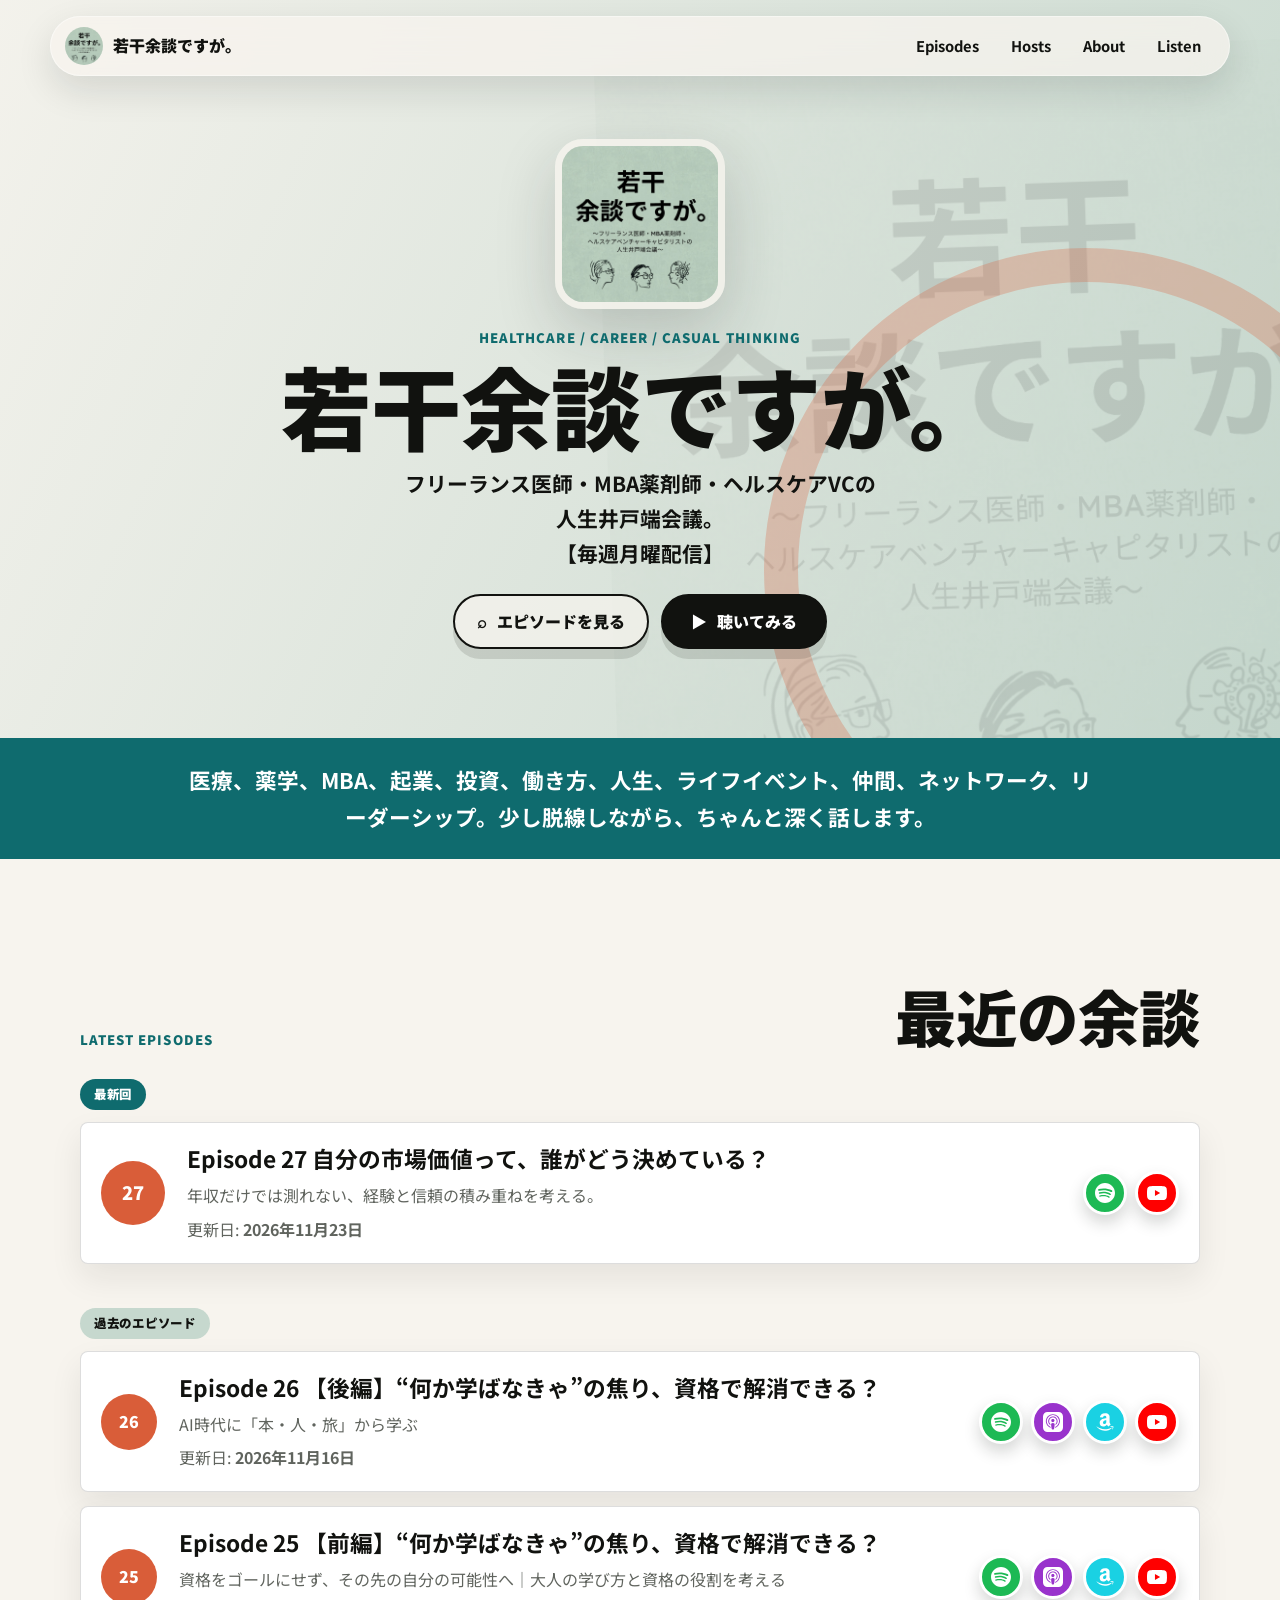
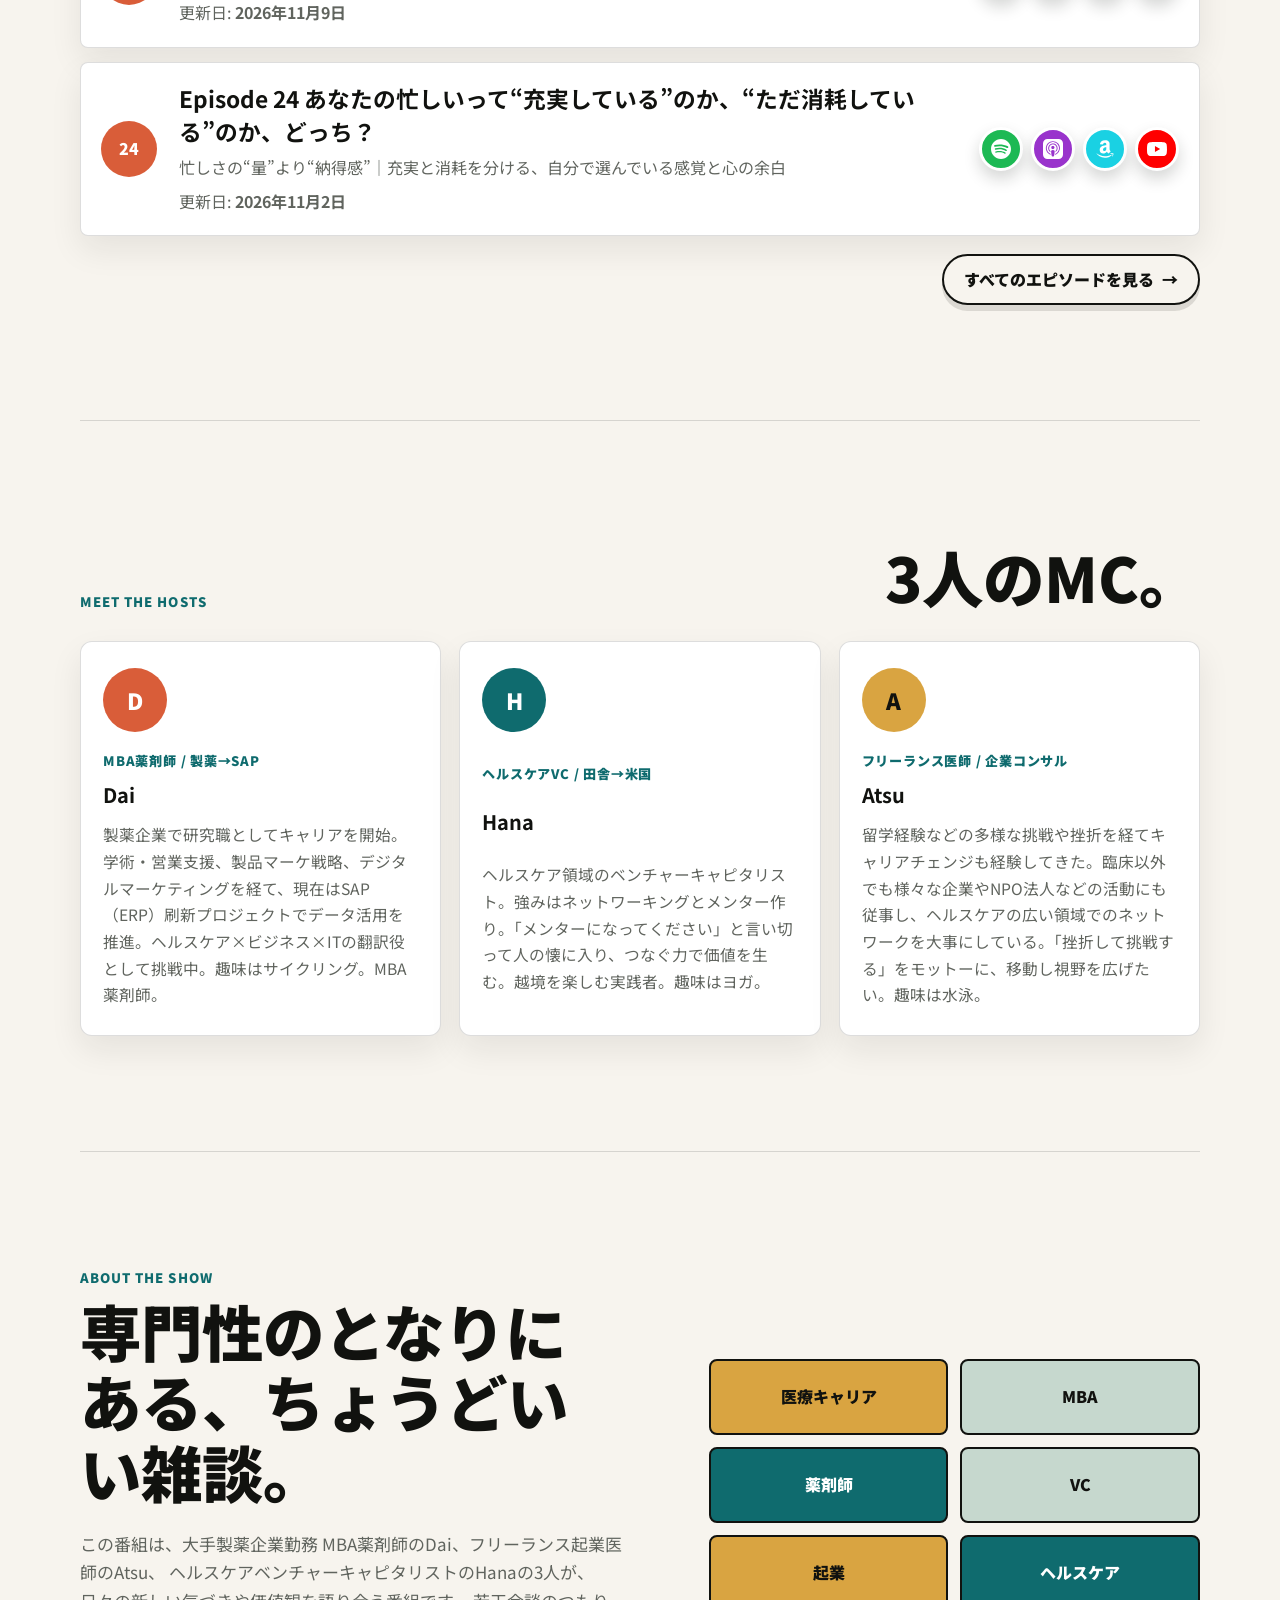
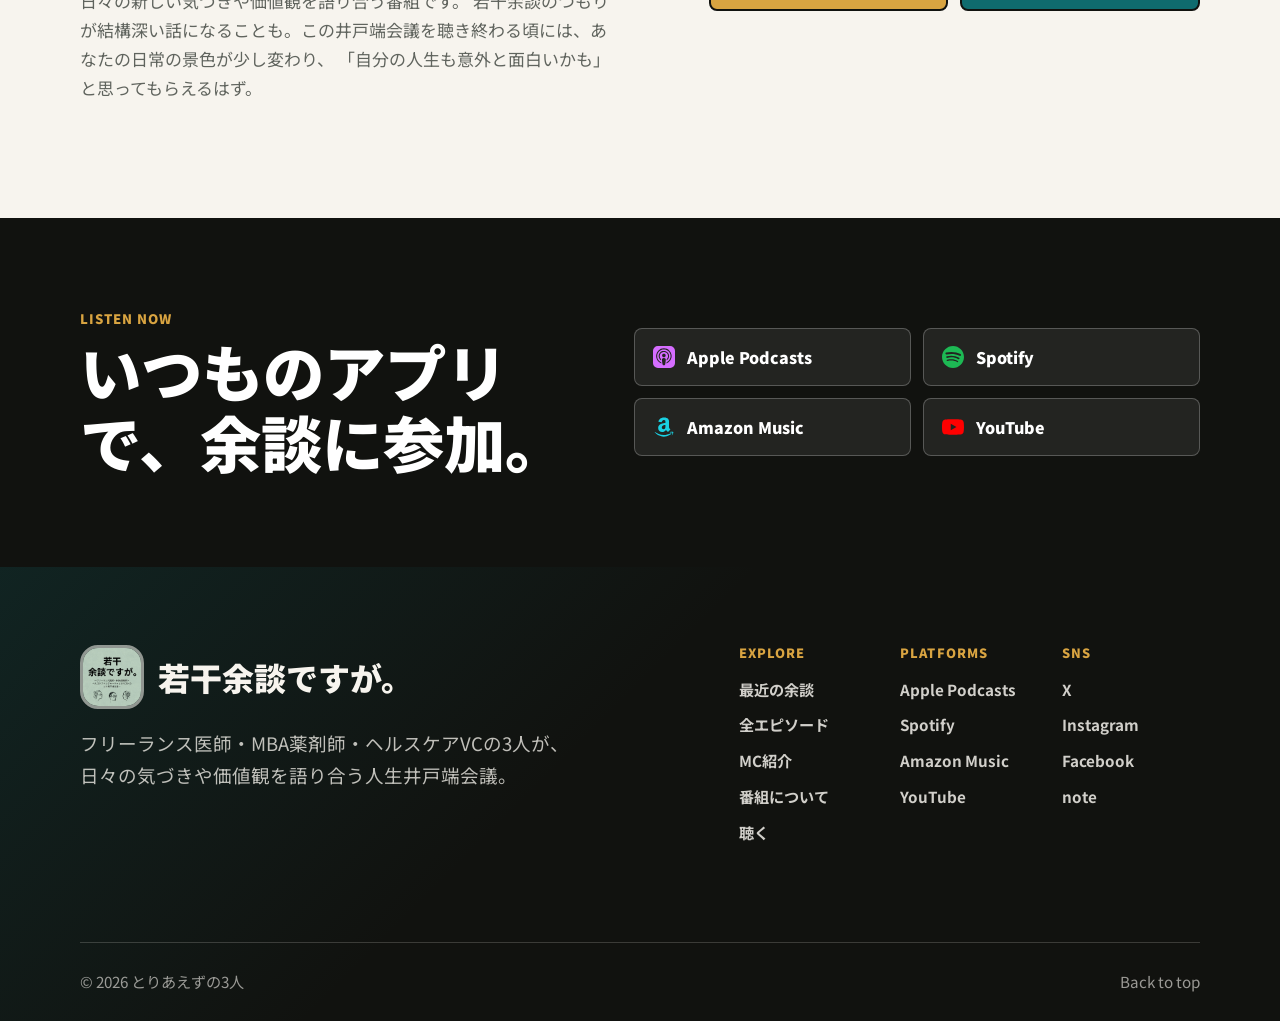
==== commit e8d29648: "Add verified YouTube link to Episode 27" ====
--- a/index.html
+++ b/index.html
@@ -80,6 +80,9 @@
                 <a class="icon-link spotify" href="https://open.spotify.com/episode/3FePBK3z2vxC9fwVdPk7Jh" target="_blank" rel="noopener noreferrer" aria-label="第27回をSpotifyで聴く" title="Spotify">
                   <svg viewBox="0 0 24 24" width="20" height="20" fill="currentColor" aria-hidden="true"><path d="M12 0C5.4 0 0 5.4 0 12s5.4 12 12 12 12-5.4 12-12S18.66 0 12 0zm5.521 17.34c-.24.359-.66.48-1.021.24-2.82-1.74-6.36-2.101-10.561-1.141-.418.122-.779-.179-.899-.539-.12-.421.18-.78.54-.9 4.56-1.021 8.52-.6 11.64 1.32.42.18.479.659.301 1.02zm1.44-3.3c-.301.42-.841.6-1.262.3-3.239-1.98-8.159-2.58-11.939-1.38-.479.12-1.02-.12-1.14-.6-.12-.48.12-1.021.6-1.141C9.6 9.9 15 10.561 18.72 12.84c.361.181.54.78.241 1.2zm.12-3.36C15.24 8.4 8.82 8.16 5.16 9.301c-.6.179-1.2-.181-1.38-.721-.18-.601.18-1.2.72-1.381 4.26-1.26 11.28-1.02 15.721 1.621.539.3.719 1.02.419 1.56-.299.421-1.02.599-1.559.3z"/></svg>
                 </a>
+                <a class="icon-link youtube" href="https://www.youtube.com/watch?v=dHTkzcidO1k" target="_blank" rel="noopener noreferrer" aria-label="第27回をYouTubeで観る" title="YouTube">
+                  <svg viewBox="0 0 24 24" width="20" height="20" fill="currentColor" aria-hidden="true"><path d="M23.498 6.186a3.016 3.016 0 0 0-2.122-2.136C19.505 3.545 12 3.545 12 3.545s-7.505 0-9.377.505A3.017 3.017 0 0 0 .502 6.186C0 8.07 0 12 0 12s0 3.93.502 5.814a3.016 3.016 0 0 0 2.122 2.136c1.871.505 9.376.505 9.376.505s7.505 0 9.377-.505a3.015 3.015 0 0 0 2.122-2.136C24 15.93 24 12 24 12s0-3.93-.502-5.814zM9.545 15.568V8.432L15.818 12l-6.273 3.568z"/></svg>
+                </a>
               </div>
             </article>
           </div>
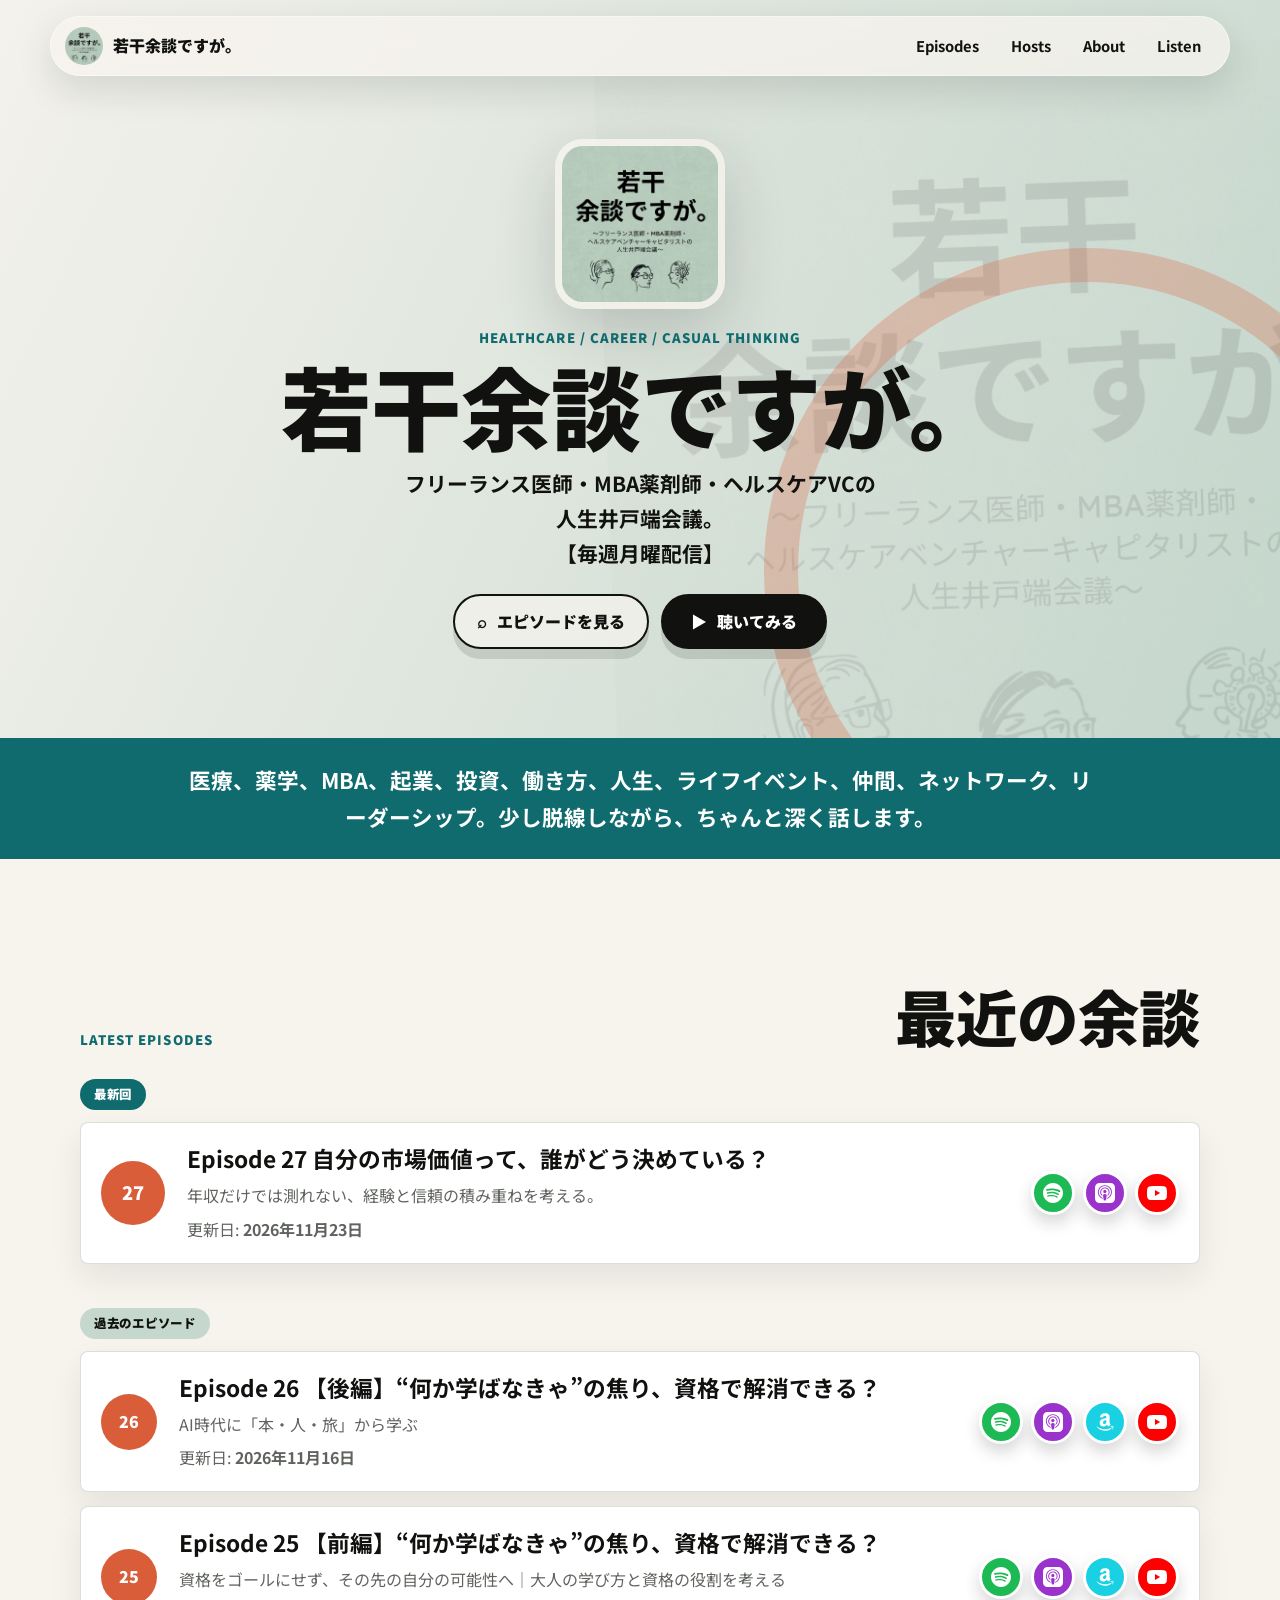
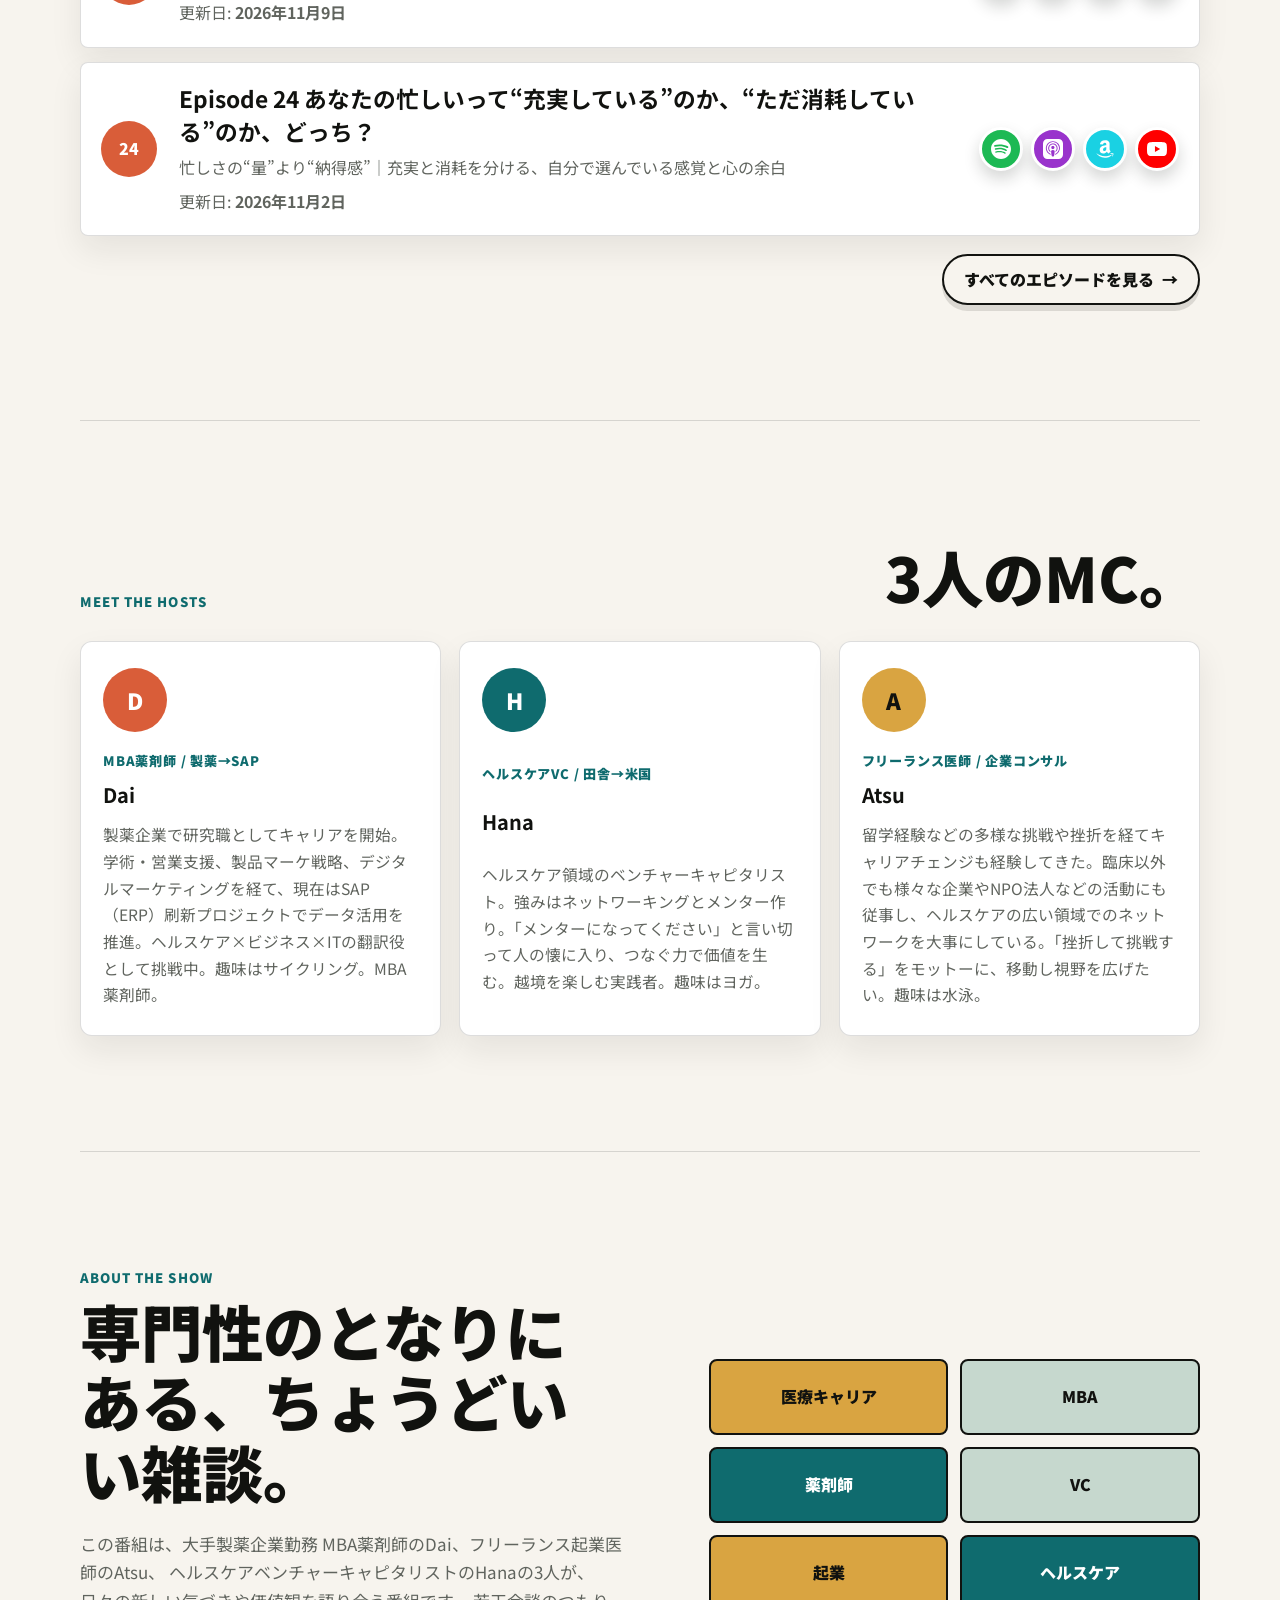
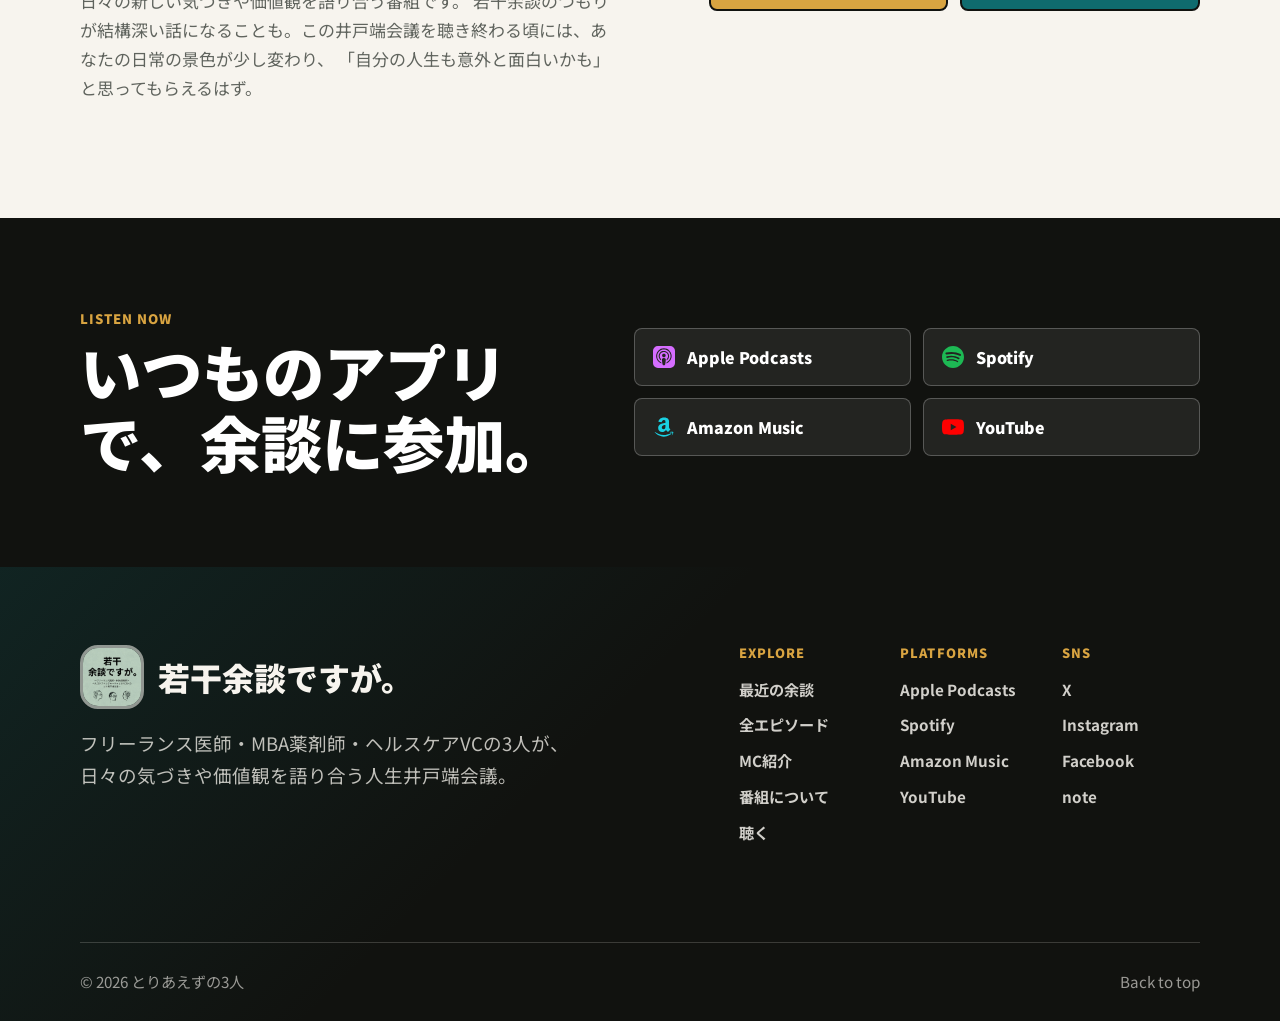
==== commit 6b3aae20: "Add verified EP27 Apple Podcasts link to index.html" ====
--- a/index.html
+++ b/index.html
@@ -80,6 +80,9 @@
                 <a class="icon-link spotify" href="https://open.spotify.com/episode/3FePBK3z2vxC9fwVdPk7Jh" target="_blank" rel="noopener noreferrer" aria-label="第27回をSpotifyで聴く" title="Spotify">
                   <svg viewBox="0 0 24 24" width="20" height="20" fill="currentColor" aria-hidden="true"><path d="M12 0C5.4 0 0 5.4 0 12s5.4 12 12 12 12-5.4 12-12S18.66 0 12 0zm5.521 17.34c-.24.359-.66.48-1.021.24-2.82-1.74-6.36-2.101-10.561-1.141-.418.122-.779-.179-.899-.539-.12-.421.18-.78.54-.9 4.56-1.021 8.52-.6 11.64 1.32.42.18.479.659.301 1.02zm1.44-3.3c-.301.42-.841.6-1.262.3-3.239-1.98-8.159-2.58-11.939-1.38-.479.12-1.02-.12-1.14-.6-.12-.48.12-1.021.6-1.141C9.6 9.9 15 10.561 18.72 12.84c.361.181.54.78.241 1.2zm.12-3.36C15.24 8.4 8.82 8.16 5.16 9.301c-.6.179-1.2-.181-1.38-.721-.18-.601.18-1.2.72-1.381 4.26-1.26 11.28-1.02 15.721 1.621.539.3.719 1.02.419 1.56-.299.421-1.02.599-1.559.3z"/></svg>
                 </a>
+                <a class="icon-link apple" href="https://podcasts.apple.com/jp/podcast/id1896831796?i=1000803515629" target="_blank" rel="noopener noreferrer" aria-label="第27回をApple Podcastsで聴く" title="Apple Podcasts">
+                  <svg viewBox="0 0 24 24" width="20" height="20" fill="currentColor" aria-hidden="true"><path d="M5.34 0A5.328 5.328 0 000 5.34v13.32A5.328 5.328 0 005.34 24h13.32A5.328 5.328 0 0024 18.66V5.34A5.328 5.328 0 0018.66 0zm6.525 2.568c2.336 0 4.448.902 6.056 2.587 1.224 1.272 1.912 2.619 2.264 4.392.12.59.12 2.2.007 2.864a8.506 8.506 0 01-3.24 5.296c-.608.46-2.096 1.261-2.336 1.261-.088 0-.096-.091-.056-.46.072-.592.144-.715.48-.856.536-.224 1.448-.874 2.008-1.435a7.644 7.644 0 002.008-3.536c.208-.824.184-2.656-.048-3.504-.728-2.696-2.928-4.792-5.624-5.352-.784-.16-2.208-.16-3 0-2.728.56-4.984 2.76-5.672 5.528-.184.752-.184 2.584 0 3.336.456 1.832 1.64 3.512 3.192 4.512.304.2.672.408.824.472.336.144.408.264.472.856.04.36.03.464-.056.464-.056 0-.464-.176-.896-.384l-.04-.03c-2.472-1.216-4.056-3.274-4.632-6.012-.144-.706-.168-2.392-.03-3.04.36-1.74 1.048-3.1 2.192-4.304 1.648-1.737 3.768-2.656 6.128-2.656zm.134 2.81c.409.004.803.04 1.106.106 2.784.62 4.76 3.408 4.376 6.174-.152 1.114-.536 2.03-1.216 2.88-.336.43-1.152 1.15-1.296 1.15-.023 0-.048-.272-.048-.603v-.605l.416-.496c1.568-1.878 1.456-4.502-.256-6.224-.664-.67-1.432-1.064-2.424-1.246-.64-.118-.776-.118-1.448-.008-1.02.167-1.81.562-2.512 1.256-1.72 1.704-1.832 4.342-.264 6.222l.413.496v.608c0 .336-.027.608-.06.608-.03 0-.264-.16-.512-.36l-.034-.011c-.832-.664-1.568-1.842-1.872-2.997-.184-.698-.184-2.024.008-2.72.504-1.878 1.888-3.335 3.808-4.019.41-.145 1.133-.22 1.814-.211zm-.13 2.99c.31 0 .62.06.844.178.488.253.888.745 1.04 1.259.464 1.578-1.208 2.96-2.72 2.254h-.015c-.712-.331-1.096-.956-1.104-1.77 0-.733.408-1.371 1.112-1.745.224-.117.534-.176.844-.176zm-.011 4.728c.988-.004 1.706.349 1.97.97.198.464.124 1.932-.218 4.302-.232 1.656-.36 2.074-.68 2.356-.44.39-1.064.498-1.656.288h-.003c-.716-.257-.87-.605-1.164-2.644-.341-2.37-.416-3.838-.218-4.302.262-.616.974-.966 1.97-.97z"/></svg>
+                </a>
                 <a class="icon-link youtube" href="https://www.youtube.com/watch?v=dHTkzcidO1k" target="_blank" rel="noopener noreferrer" aria-label="第27回をYouTubeで観る" title="YouTube">
                   <svg viewBox="0 0 24 24" width="20" height="20" fill="currentColor" aria-hidden="true"><path d="M23.498 6.186a3.016 3.016 0 0 0-2.122-2.136C19.505 3.545 12 3.545 12 3.545s-7.505 0-9.377.505A3.017 3.017 0 0 0 .502 6.186C0 8.07 0 12 0 12s0 3.93.502 5.814a3.016 3.016 0 0 0 2.122 2.136c1.871.505 9.376.505 9.376.505s7.505 0 9.377-.505a3.015 3.015 0 0 0 2.122-2.136C24 15.93 24 12 24 12s0-3.93-.502-5.814zM9.545 15.568V8.432L15.818 12l-6.273 3.568z"/></svg>
                 </a>
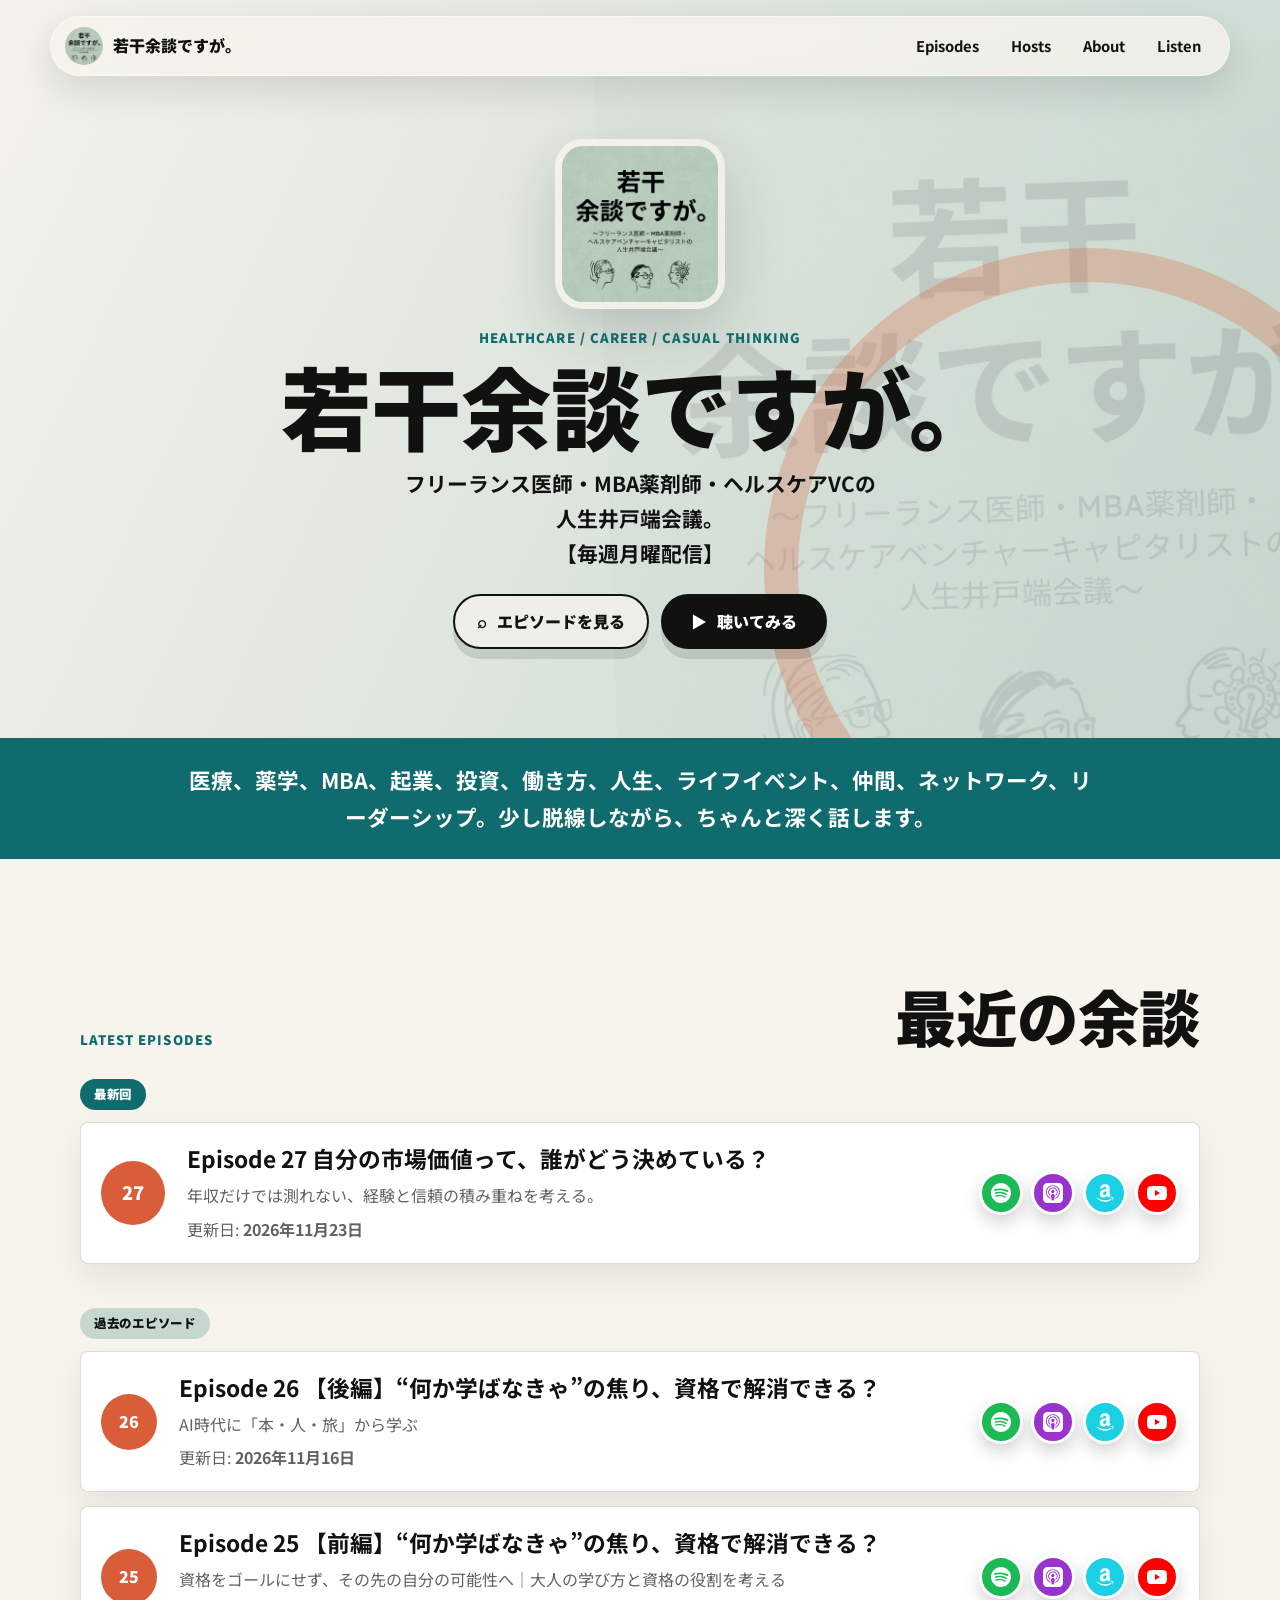
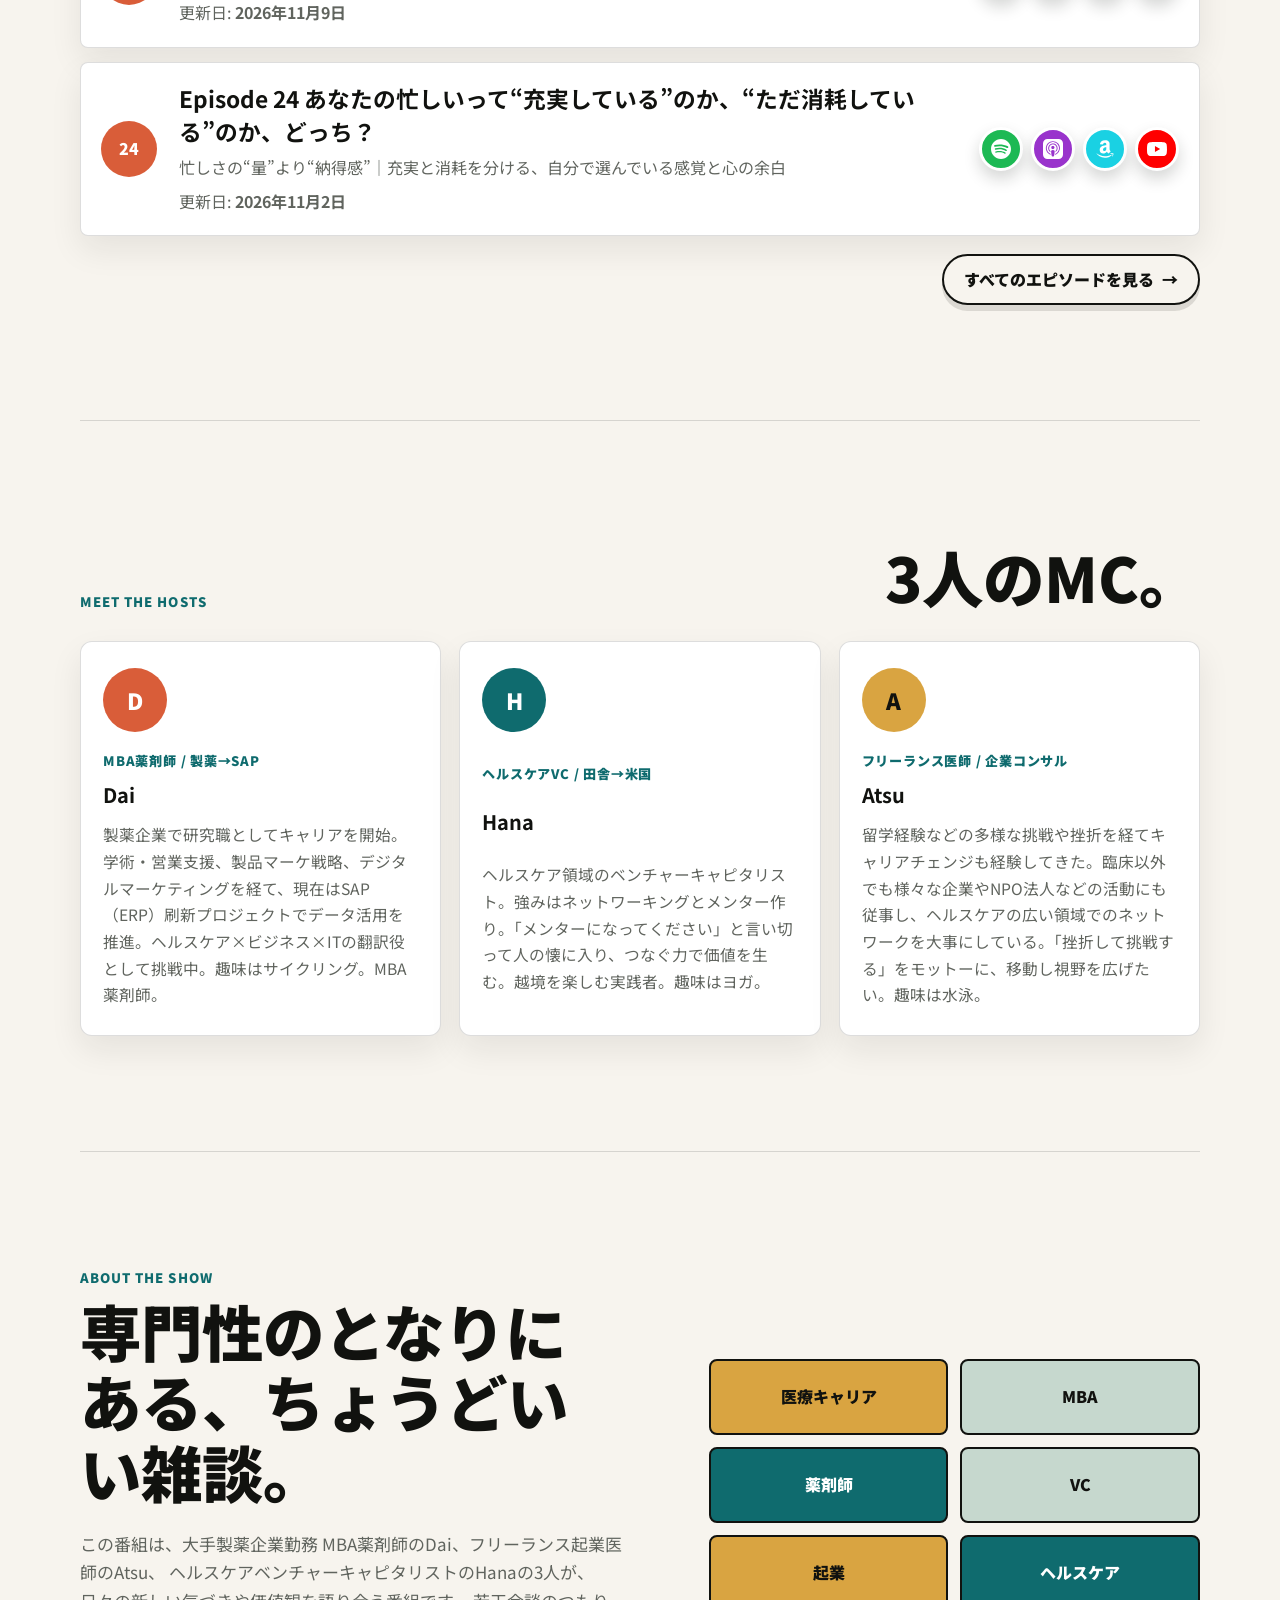
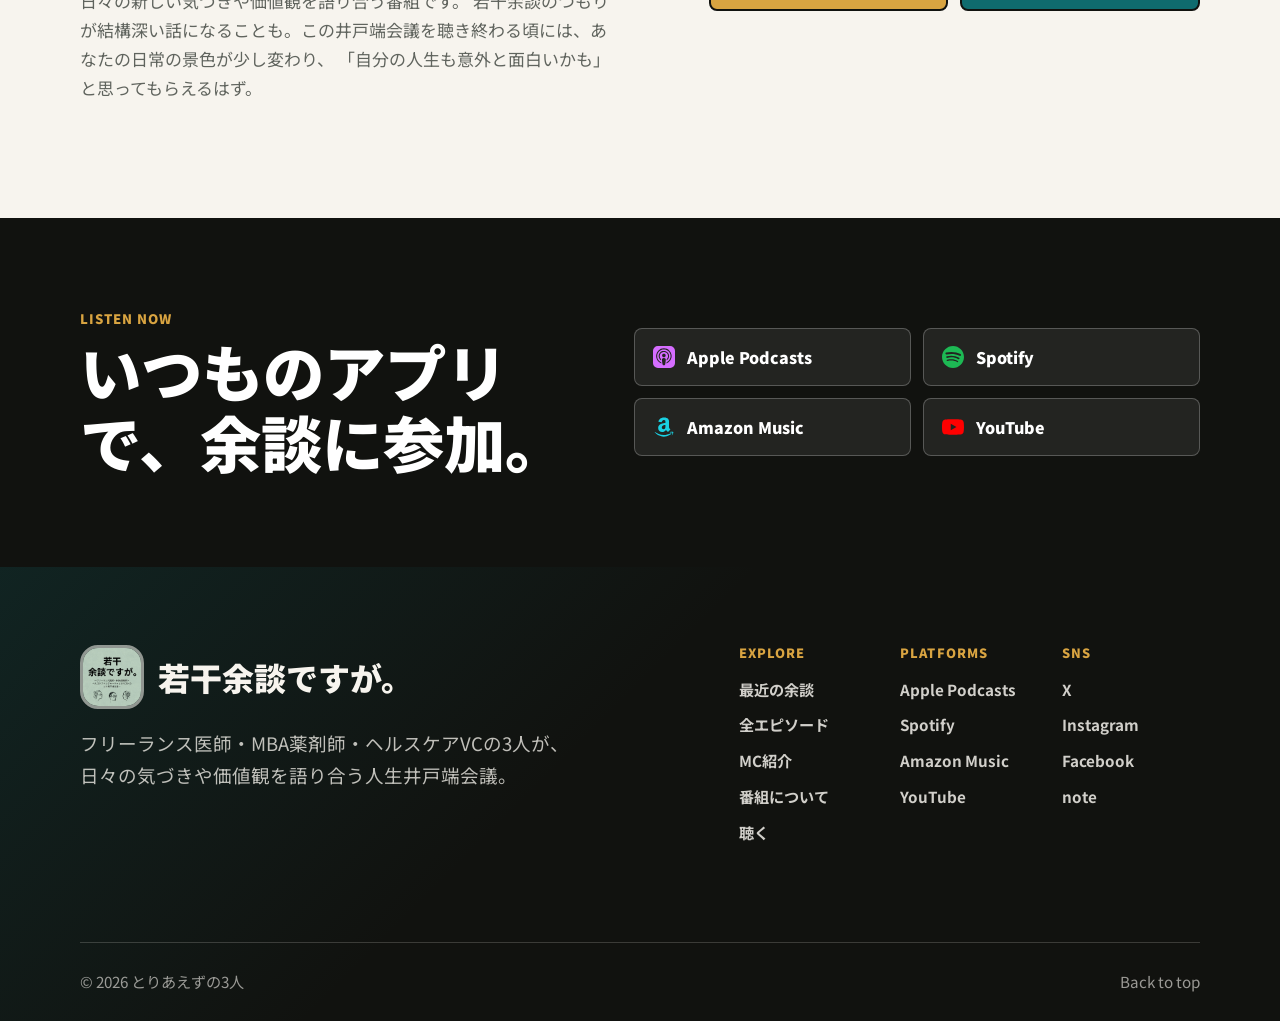
==== commit b3c4b039: "Add EP27 Amazon Music link to index.html" ====
--- a/index.html
+++ b/index.html
@@ -83,6 +83,9 @@
                 <a class="icon-link apple" href="https://podcasts.apple.com/jp/podcast/id1896831796?i=1000803515629" target="_blank" rel="noopener noreferrer" aria-label="第27回をApple Podcastsで聴く" title="Apple Podcasts">
                   <svg viewBox="0 0 24 24" width="20" height="20" fill="currentColor" aria-hidden="true"><path d="M5.34 0A5.328 5.328 0 000 5.34v13.32A5.328 5.328 0 005.34 24h13.32A5.328 5.328 0 0024 18.66V5.34A5.328 5.328 0 0018.66 0zm6.525 2.568c2.336 0 4.448.902 6.056 2.587 1.224 1.272 1.912 2.619 2.264 4.392.12.59.12 2.2.007 2.864a8.506 8.506 0 01-3.24 5.296c-.608.46-2.096 1.261-2.336 1.261-.088 0-.096-.091-.056-.46.072-.592.144-.715.48-.856.536-.224 1.448-.874 2.008-1.435a7.644 7.644 0 002.008-3.536c.208-.824.184-2.656-.048-3.504-.728-2.696-2.928-4.792-5.624-5.352-.784-.16-2.208-.16-3 0-2.728.56-4.984 2.76-5.672 5.528-.184.752-.184 2.584 0 3.336.456 1.832 1.64 3.512 3.192 4.512.304.2.672.408.824.472.336.144.408.264.472.856.04.36.03.464-.056.464-.056 0-.464-.176-.896-.384l-.04-.03c-2.472-1.216-4.056-3.274-4.632-6.012-.144-.706-.168-2.392-.03-3.04.36-1.74 1.048-3.1 2.192-4.304 1.648-1.737 3.768-2.656 6.128-2.656zm.134 2.81c.409.004.803.04 1.106.106 2.784.62 4.76 3.408 4.376 6.174-.152 1.114-.536 2.03-1.216 2.88-.336.43-1.152 1.15-1.296 1.15-.023 0-.048-.272-.048-.603v-.605l.416-.496c1.568-1.878 1.456-4.502-.256-6.224-.664-.67-1.432-1.064-2.424-1.246-.64-.118-.776-.118-1.448-.008-1.02.167-1.81.562-2.512 1.256-1.72 1.704-1.832 4.342-.264 6.222l.413.496v.608c0 .336-.027.608-.06.608-.03 0-.264-.16-.512-.36l-.034-.011c-.832-.664-1.568-1.842-1.872-2.997-.184-.698-.184-2.024.008-2.72.504-1.878 1.888-3.335 3.808-4.019.41-.145 1.133-.22 1.814-.211zm-.13 2.99c.31 0 .62.06.844.178.488.253.888.745 1.04 1.259.464 1.578-1.208 2.96-2.72 2.254h-.015c-.712-.331-1.096-.956-1.104-1.77 0-.733.408-1.371 1.112-1.745.224-.117.534-.176.844-.176zm-.011 4.728c.988-.004 1.706.349 1.97.97.198.464.124 1.932-.218 4.302-.232 1.656-.36 2.074-.68 2.356-.44.39-1.064.498-1.656.288h-.003c-.716-.257-.87-.605-1.164-2.644-.341-2.37-.416-3.838-.218-4.302.262-.616.974-.966 1.97-.97z"/></svg>
                 </a>
+                <a class="icon-link amazon" href="https://music.amazon.com/podcasts/3bfaa50d-1355-433d-9653-265e757d8921/episodes/35ffd6f5-88b0-4f66-8a91-fa60d9d265ec/%E3%80%90%E6%AF%8E%E9%80%B1%E6%9C%88%E6%9B%9C%E6%9B%B4%E6%96%B0%E3%80%91%E8%8B%A5%E5%B9%B2%E4%BD%99%E8%AB%87%E3%81%A7%E3%81%99%E3%81%8C%E3%80%82%E3%80%9C%E3%83%95%E3%83%AA%E3%83%BC%E3%83%A9%E3%83%B3%E3%82%B9%E5%8C%BB%E5%B8%AB%E3%83%BBmba%E8%96%AC%E5%89%A4%E5%B8%AB%E3%83%BB%E3%83%98%E3%83%AB%E3%82%B9%E3%82%B1%E3%82%A2vc%E3%81%AE%E4%BA%BA%E7%94%9F%E4%BA%95%E6%88%B8%E7%AB%AF%E4%BC%9A%E8%AD%B0%E3%80%9C-ep27-%E8%87%AA%E5%88%86%E3%81%AE%E5%B8%82%E5%A0%B4%E4%BE%A1%E5%80%A4%E3%81%A3%E3%81%A6%E3%80%81%E8%AA%B0%E3%81%8C%E3%81%A9%E3%81%86%E6%B1%BA%E3%82%81%E3%81%A6%E3%81%84%E3%82%8B%EF%BC%9F" target="_blank" rel="noopener noreferrer" aria-label="第27回をAmazon Musicで聴く" title="Amazon Music">
+                  <svg viewBox="0 0 448 512" width="20" height="20" fill="currentColor" aria-hidden="true"><path d="M257.2 162.7c-48.7 1.8-169.5 15.5-169.5 117.5 0 109.5 138.3 114 183.5 43.2 6.5 10.2 35.4 37.5 45.3 46.8l56.8-56S341 288.9 341 261.4V114.3C341 89 316.5 32 228.7 32 140.7 32 94 87 94 136.3l73.5 6.8c16.3-49.5 54.2-49.5 54.2-49.5 40.7-.1 35.5 29.8 35.5 69.1zm0 86.8c0 80-84.2 68-84.2 17.2 0-47.2 50.5-56.7 84.2-57.8v40.6zm136 163.5c-7.7 10-70 67-174.5 67S34.2 408.5 9.7 379c-6.8-7.7 1-11.3 5.5-8.3C88.5 415.2 203 488.5 387.7 401c7.5-3.7 13.3 2 5.5 12zm39.8 2.2c-6.5 15.8-16 26.8-21.2 31-5.5 4.5-9.5 2.7-6.5-3.8s19.3-46.5 12.7-55c-6.5-8.3-37-4.3-48-3.2-10.8 1-13 2-14-.3-2.3-5.7 21.7-15.5 37.5-17.5 15.7-1.8 41-.8 46 5.7 3.7 5.1 0 27.1-6.5 43.1z"/></svg>
+                </a>
                 <a class="icon-link youtube" href="https://www.youtube.com/watch?v=dHTkzcidO1k" target="_blank" rel="noopener noreferrer" aria-label="第27回をYouTubeで観る" title="YouTube">
                   <svg viewBox="0 0 24 24" width="20" height="20" fill="currentColor" aria-hidden="true"><path d="M23.498 6.186a3.016 3.016 0 0 0-2.122-2.136C19.505 3.545 12 3.545 12 3.545s-7.505 0-9.377.505A3.017 3.017 0 0 0 .502 6.186C0 8.07 0 12 0 12s0 3.93.502 5.814a3.016 3.016 0 0 0 2.122 2.136c1.871.505 9.376.505 9.376.505s7.505 0 9.377-.505a3.015 3.015 0 0 0 2.122-2.136C24 15.93 24 12 24 12s0-3.93-.502-5.814zM9.545 15.568V8.432L15.818 12l-6.273 3.568z"/></svg>
                 </a>
